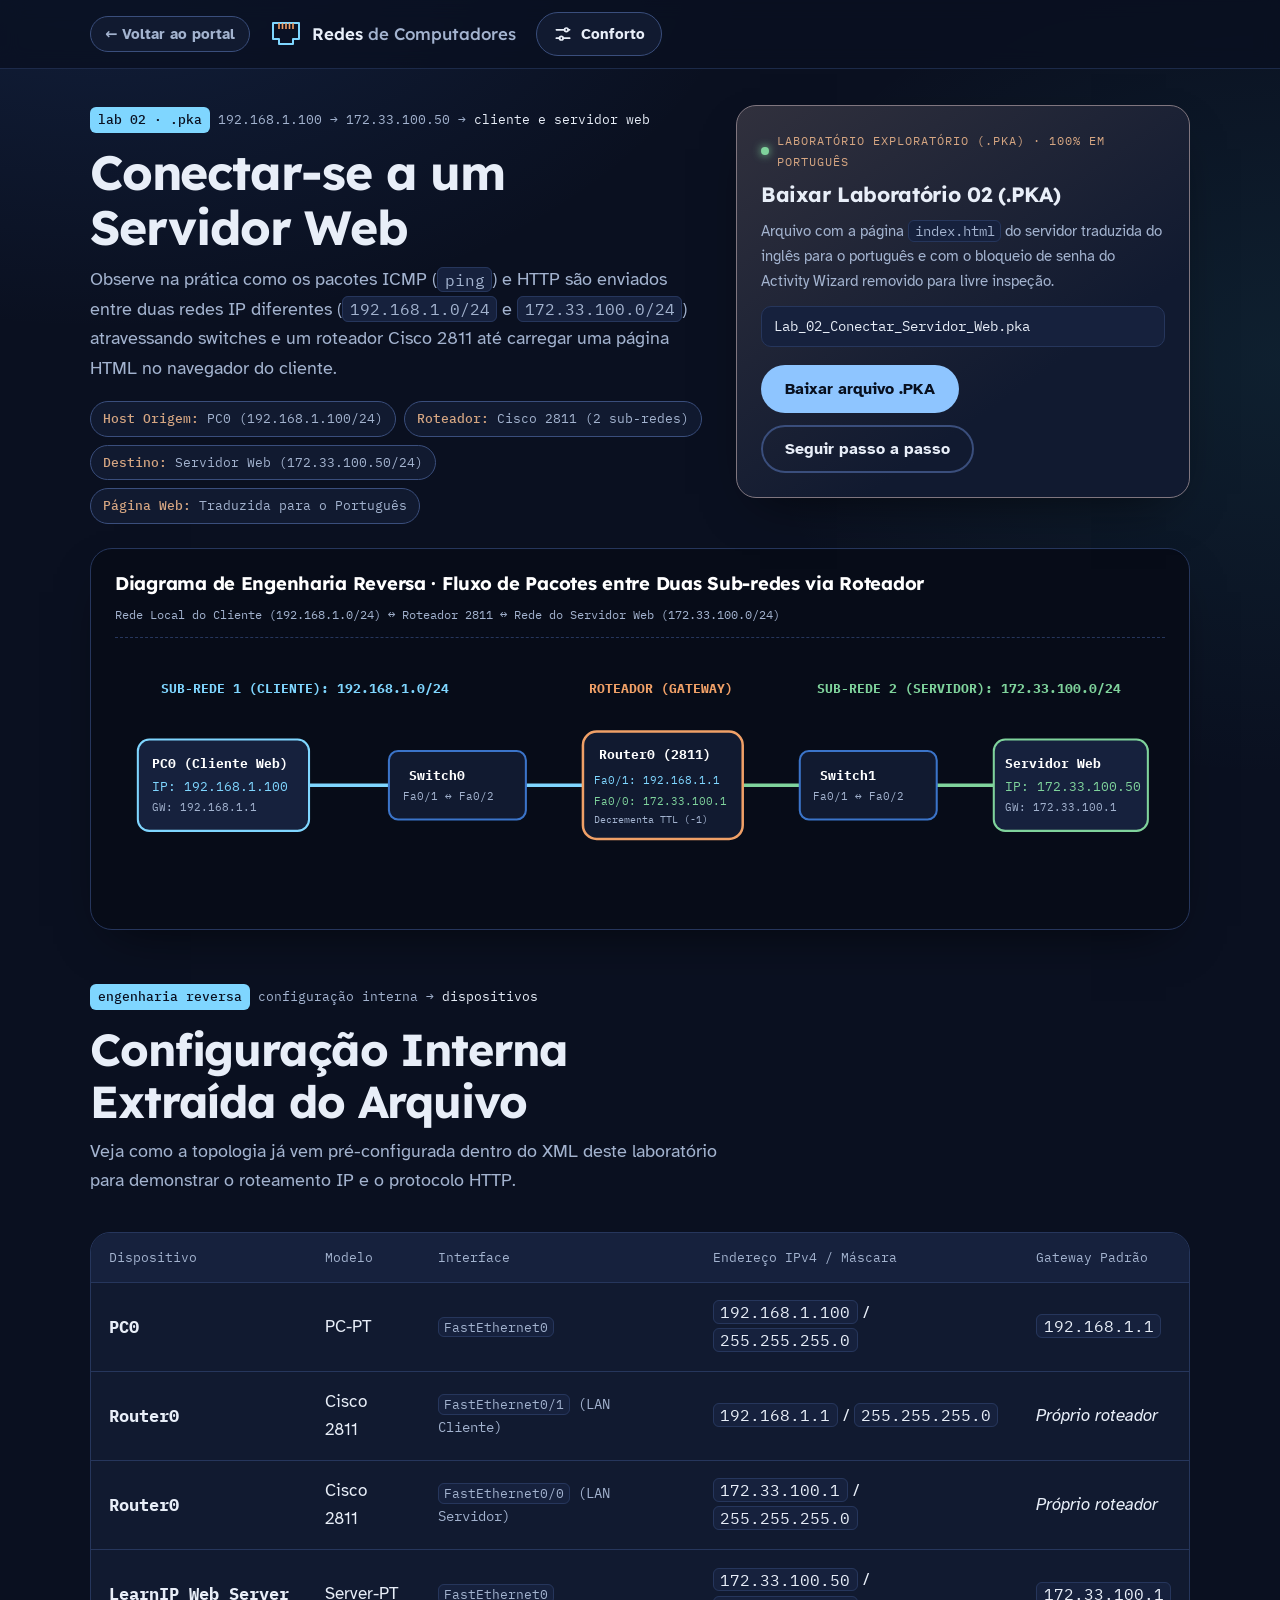
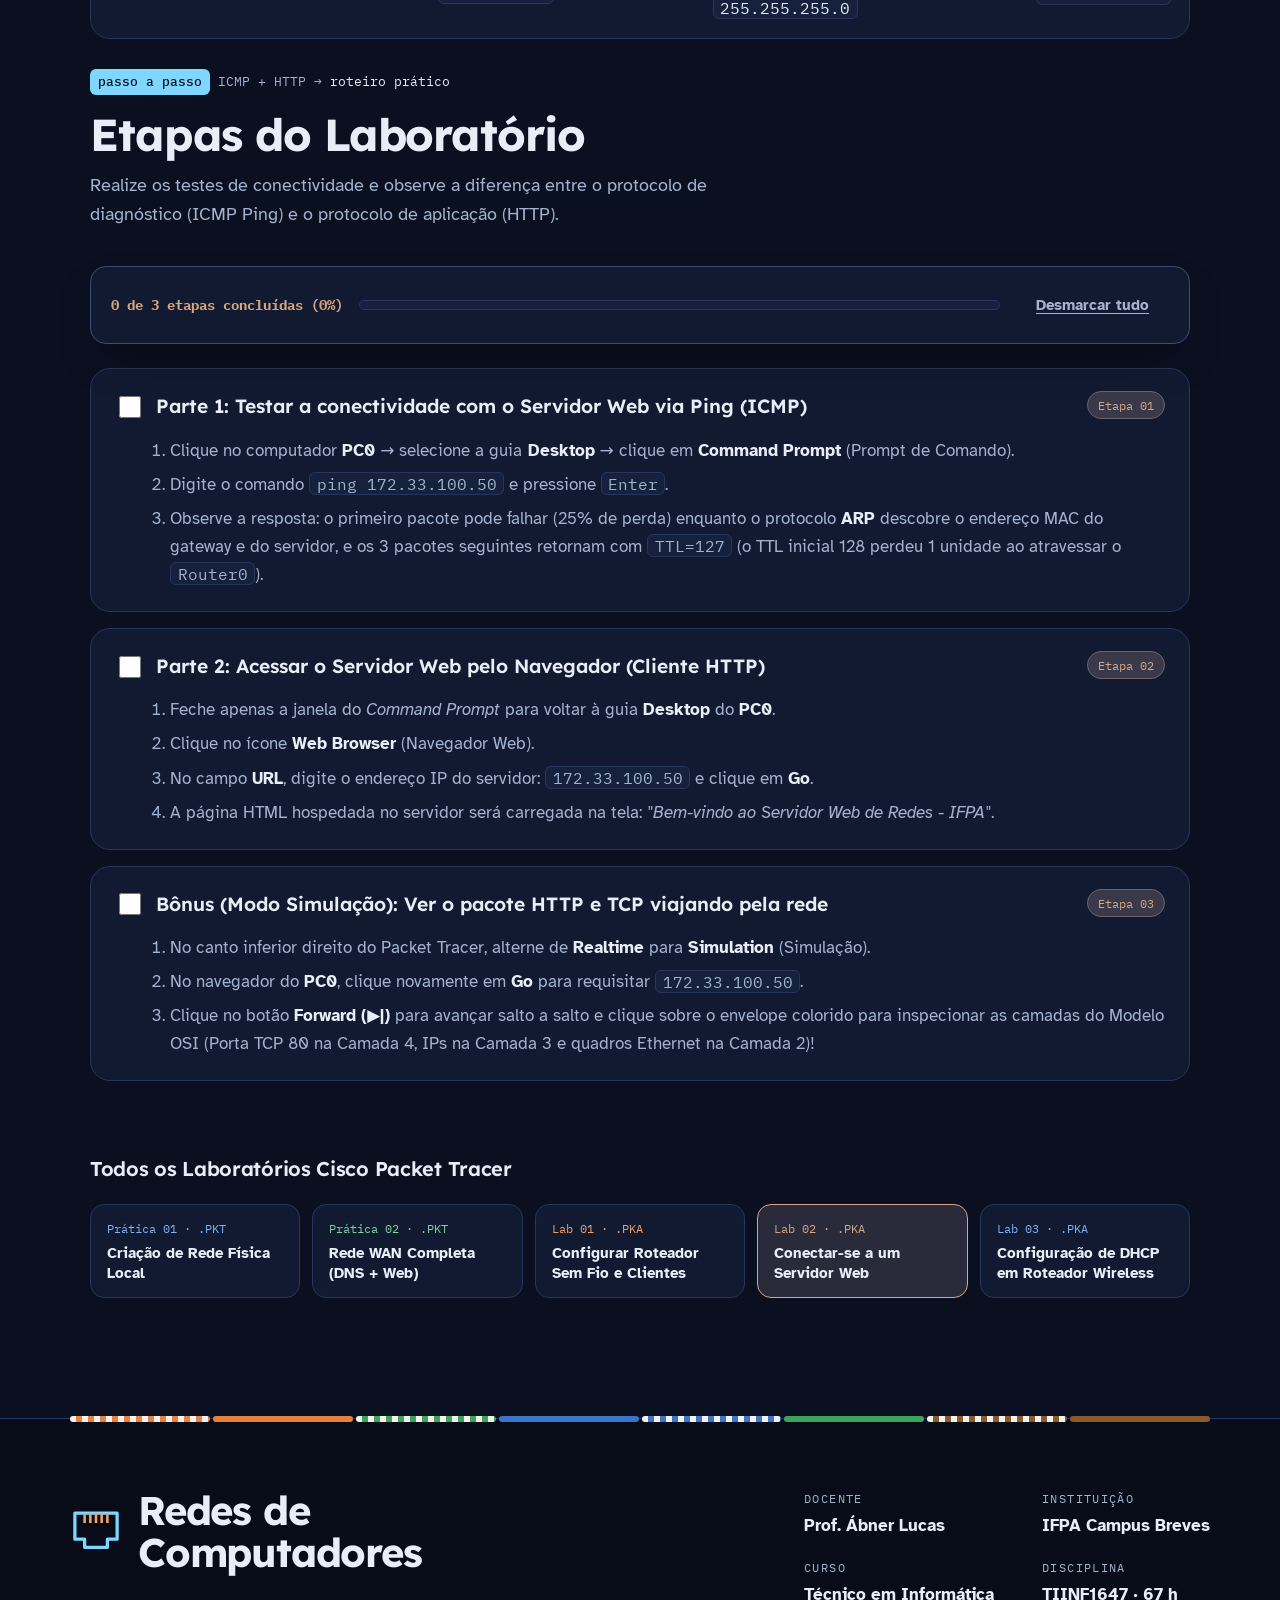
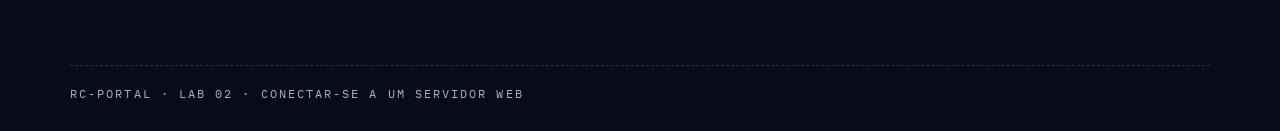
==== labs/conectar-servidor-web.html @ aeeb7c2c "feat: adiciona 5 subpaginas de laboratorios Packet Tracer com engenharia reversa e arquivos .pkt/.pk" ====
<!DOCTYPE html>
<html lang="pt-BR">
<head>
    <meta charset="UTF-8">
    <meta name="viewport" content="width=device-width, initial-scale=1.0">
    <title>Lab 02 · Conectar-se a um Servidor Web · Redes de Computadores</title>
    <meta name="description" content="Laboratório prático estilo Activity (.pka) no Cisco Packet Tracer: verificação de conectividade ICMP (ping) e requisição HTTP a um servidor Web remoto através de um roteador.">
    <meta name="theme-color" content="#0a1020">
    <link rel="icon" href="data:image/svg+xml,%3Csvg xmlns='http://www.w3.org/2000/svg' viewBox='0 0 32 32'%3E%3Crect width='32' height='32' rx='7' fill='%231b2230'/%3E%3Cpath d='M8 11h16v11h-4v3h-8v-3H8z' fill='none' stroke='%2384aee0' stroke-width='2.2' stroke-linejoin='round'/%3E%3Cpath d='M12 11v4M15 11v4M18 11v4M21 11v4' stroke='%23e69a64' stroke-width='1.6'/%3E%3C/svg%3E">
    <script>
        (function () {
            var h = document.documentElement;
            function ler(k) { try { return localStorage.getItem(k); } catch (e) { return null; } }
            var tema = ler('rc:tema');
            h.dataset.tema = (tema ? tema === 'escuro' : true) ? 'escuro' : 'claro';
            var calmo = ler('rc:calmo');
            h.dataset.calmo = calmo ? calmo : (matchMedia('(prefers-reduced-motion: reduce)').matches ? 'sim' : 'nao');
            h.dataset.texto = ler('rc:texto') || 'normal';
            h.classList.add('js');
            h.dataset.visitado = '';
        })();
    </script>
    <link rel="preconnect" href="https://fonts.googleapis.com">
    <link rel="preconnect" href="https://fonts.gstatic.com" crossorigin>
    <link href="https://fonts.googleapis.com/css2?family=Atkinson+Hyperlegible:ital,wght@0,400;0,700;1,400&family=IBM+Plex+Mono:wght@400;500&family=Lexend:wght@500;600;700&display=swap" rel="stylesheet">
    <link rel="stylesheet" href="../style.css?v=2026.11.23h">
</head>
<body class="pagina-lab" data-par="marrom">
    <a class="pular" href="#conteudo">Pular para o conteúdo</a>

    <header class="topo" id="topo">
        <div class="topo-inner">
            <a href="../index.html#projetos" class="lab-topo-voltar" aria-label="Voltar ao portal principal">← Voltar ao portal</a>
            <a href="../index.html" class="marca" aria-label="Redes de Computadores">
                <svg class="marca-porta" viewBox="0 0 32 28" aria-hidden="true">
                    <path class="porta-corpo" d="M3 3h26v16h-6v5H9v-5H3z" />
                    <path class="porta-pinos" d="M9 3v6M12.5 3v6M16 3v6M19.5 3v6M23 3v6" />
                </svg>
                <span class="marca-texto">Redes <em>de Computadores</em></span>
            </a>
            <div class="topo-acoes">
                <button class="botao-conforto" id="botao-conforto" type="button" aria-expanded="false" aria-controls="painel-conforto">
                    <svg viewBox="0 0 24 24" aria-hidden="true"><path d="M4 7h10M18 7h2M4 17h4M12 17h8" /><circle cx="16" cy="7" r="2.2" /><circle cx="10" cy="17" r="2.2" /></svg>
                    <span>Conforto</span>
                </button>
            </div>
        </div>
        <div class="painel-conforto" id="painel-conforto" role="group" aria-label="Ajustes de conforto" hidden>
            <p class="painel-titulo">Deixe a página do seu jeito</p>
            <button type="button" class="chave" data-ajuste="calmo" aria-pressed="false">
                <span class="chave-trilho" aria-hidden="true"><span></span></span>
                <span><b>Modo calmo</b><small>Desliga animações e movimentos</small></span>
            </button>
            <button type="button" class="chave" data-ajuste="texto" aria-pressed="false">
                <span class="chave-trilho" aria-hidden="true"><span></span></span>
                <span><b>Texto maior</b><small>Aumenta letras e espaços</small></span>
            </button>
            <button type="button" class="chave" data-ajuste="tema" aria-pressed="false">
                <span class="chave-trilho" aria-hidden="true"><span></span></span>
                <span><b>Tema escuro</b><small>Menos brilho na tela</small></span>
            </button>
        </div>
    </header>

    <main id="conteudo">
        <!-- HERO E DOWNLOAD -->
        <section class="lab-hero">
            <div class="lab-hero-grade">
                <div>
                    <p class="etiqueta"><span class="etiqueta-salto">lab 02 · .pka</span><span class="etiqueta-ip">192.168.1.100 → 172.33.100.50</span><span class="etiqueta-nome">cliente e servidor web</span></p>
                    <h1 class="titulo-secao">Conectar-se a um Servidor Web</h1>
                    <p class="secao-intro">Observe na prática como os pacotes ICMP (<code>ping</code>) e HTTP são enviados entre duas redes IP diferentes (<code>192.168.1.0/24</code> e <code>172.33.100.0/24</code>) atravessando switches e um roteador Cisco 2811 até carregar uma página HTML no navegador do cliente.</p>
                    <ul class="lab-meta">
                        <li><b>Host Origem:</b> PC0 (192.168.1.100/24)</li>
                        <li><b>Roteador:</b> Cisco 2811 (2 sub-redes)</li>
                        <li><b>Destino:</b> Servidor Web (172.33.100.50/24)</li>
                        <li><b>Página Web:</b> Traduzida para o Português</li>
                    </ul>
                </div>

                <aside class="cartao-download" aria-label="Download do arquivo Packet Tracer Activity">
                    <span class="cartao-download-selo">Laboratório Exploratório (.pka) · 100% em Português</span>
                    <h2>Baixar Laboratório 02 (.PKA)</h2>
                    <p>Arquivo com a página <code>index.html</code> do servidor traduzida do inglês para o português e com o bloqueio de senha do Activity Wizard removido para livre inspeção.</p>
                    <div class="arquivo-nome">Lab_02_Conectar_Servidor_Web.pka</div>
                    <div class="botoes">
                        <a class="botao botao-cheio" href="./arquivos/Lab_02_Conectar_Servidor_Web.pka" download>Baixar arquivo .PKA</a>
                        <a class="botao botao-linha" href="#roteiro">Seguir passo a passo</a>
                    </div>
                </aside>
            </div>

            <!-- DIAGRAMA SVG DA ROTA ENTRE PC0 E SERVIDOR WEB -->
            <div class="diagrama-caixa">
                <div class="diagrama-cabeca">
                    <h3>Diagrama de Engenharia Reversa · Fluxo de Pacotes entre Duas Sub-redes via Roteador</h3>
                    <span>Rede Local do Cliente (192.168.1.0/24) ↔ Roteador 2811 ↔ Rede do Servidor Web (172.33.100.0/24)</span>
                </div>
                <svg class="diagrama-svg" viewBox="0 0 920 220" role="img" aria-label="Diagrama em linha mostrando PC0 (192.168.1.100) ligado ao Switch0, que se liga à interface Fa0/1 (192.168.1.1) do Router0 (Cisco 2811), saindo pela Fa0/0 (172.33.100.1) para o Switch1 até o LearnIP Web Server (172.33.100.50)">
                    <!-- Cabos Diretos -->
                    <g stroke="#7fd6ff" stroke-width="3">
                        <line x1="170" y1="115" x2="240" y2="115"/>
                        <line x1="360" y1="115" x2="410" y2="115"/>
                    </g>
                    <g stroke="#7fd39c" stroke-width="3">
                        <line x1="550" y1="115" x2="600" y2="115"/>
                        <line x1="720" y1="115" x2="770" y2="115"/>
                    </g>

                    <g font-family="IBM Plex Mono, monospace" font-size="11" fill="#e8eef8">
                        <!-- Sub-rede 1 -->
                        <text x="40" y="34" fill="#7fd6ff" font-weight="700">SUB-REDE 1 (CLIENTE): 192.168.1.0/24</text>
                        <rect x="20" y="75" width="150" height="80" rx="10" fill="#16213d" stroke="#7fd6ff" stroke-width="1.8"/>
                        <text x="32" y="100" font-weight="700" fill="#fff">PC0 (Cliente Web)</text>
                        <text x="32" y="120" fill="#7fd6ff">IP: 192.168.1.100</text>
                        <text x="32" y="138" font-size="9.5" fill="#a3b3cf">GW: 192.168.1.1</text>

                        <rect x="240" y="85" width="120" height="60" rx="8" fill="#111a30" stroke="#3b74c9" stroke-width="1.8"/>
                        <text x="258" y="110" font-weight="700" fill="#fff">Switch0</text>
                        <text x="252" y="128" font-size="9.5" fill="#a3b3cf">Fa0/1 ↔ Fa0/2</text>

                        <!-- Roteador Central -->
                        <text x="415" y="34" fill="#f0a067" font-weight="700">ROTEADOR (GATEWAY)</text>
                        <rect x="410" y="68" width="140" height="94" rx="12" fill="#111a30" stroke="#f0a067" stroke-width="2.2"/>
                        <text x="424" y="92" font-weight="700" fill="#fff">Router0 (2811)</text>
                        <text x="420" y="114" font-size="9.5" fill="#7fd6ff">Fa0/1: 192.168.1.1</text>
                        <text x="420" y="132" font-size="9.5" fill="#7fd39c">Fa0/0: 172.33.100.1</text>
                        <text x="420" y="148" font-size="9" fill="#a3b3cf">Decrementa TTL (-1)</text>

                        <!-- Sub-rede 2 -->
                        <text x="615" y="34" fill="#7fd39c" font-weight="700">SUB-REDE 2 (SERVIDOR): 172.33.100.0/24</text>
                        <rect x="600" y="85" width="120" height="60" rx="8" fill="#111a30" stroke="#3b74c9" stroke-width="1.8"/>
                        <text x="618" y="110" font-weight="700" fill="#fff">Switch1</text>
                        <text x="612" y="128" font-size="9.5" fill="#a3b3cf">Fa0/1 ↔ Fa0/2</text>

                        <rect x="770" y="75" width="135" height="80" rx="10" fill="#16213d" stroke="#7fd39c" stroke-width="1.8"/>
                        <text x="780" y="100" font-weight="700" fill="#fff">Servidor Web</text>
                        <text x="780" y="120" fill="#7fd39c">IP: 172.33.100.50</text>
                        <text x="780" y="138" font-size="9.5" fill="#a3b3cf">GW: 172.33.100.1</text>
                    </g>
                </svg>
            </div>
        </section>

        <!-- TABELA TÉCNICA DOS DISPOSITIVOS -->
        <section class="secao">
            <div class="secao-cabeca">
                <p class="etiqueta"><span class="etiqueta-salto">engenharia reversa</span><span class="etiqueta-ip">configuração interna</span><span class="etiqueta-nome">dispositivos</span></p>
                <h2 class="titulo-secao">Configuração Interna Extraída do Arquivo</h2>
                <p class="secao-intro">Veja como a topologia já vem pré-configurada dentro do XML deste laboratório para demonstrar o roteamento IP e o protocolo HTTP.</p>
            </div>

            <div class="tabela-envoltorio">
                <table class="tabela">
                    <thead>
                        <tr>
                            <th>Dispositivo</th>
                            <th>Modelo</th>
                            <th>Interface</th>
                            <th>Endereço IPv4 / Máscara</th>
                            <th>Gateway Padrão</th>
                        </tr>
                    </thead>
                    <tbody>
                        <tr>
                            <td><b>PC0</b></td>
                            <td>PC-PT</td>
                            <td><code>FastEthernet0</code></td>
                            <td><code>192.168.1.100</code> / <code>255.255.255.0</code></td>
                            <td><code>192.168.1.1</code></td>
                        </tr>
                        <tr>
                            <td><b>Router0</b></td>
                            <td>Cisco 2811</td>
                            <td><code>FastEthernet0/1</code> (LAN Cliente)</td>
                            <td><code>192.168.1.1</code> / <code>255.255.255.0</code></td>
                            <td><em>Próprio roteador</em></td>
                        </tr>
                        <tr>
                            <td><b>Router0</b></td>
                            <td>Cisco 2811</td>
                            <td><code>FastEthernet0/0</code> (LAN Servidor)</td>
                            <td><code>172.33.100.1</code> / <code>255.255.255.0</code></td>
                            <td><em>Próprio roteador</em></td>
                        </tr>
                        <tr>
                            <td><b>LearnIP Web Server</b></td>
                            <td>Server-PT</td>
                            <td><code>FastEthernet0</code></td>
                            <td><code>172.33.100.50</code> / <code>255.255.255.0</code></td>
                            <td><code>172.33.100.1</code></td>
                        </tr>
                    </tbody>
                </table>
            </div>
        </section>

        <!-- ROTEIRO PASSO A PASSO -->
        <section class="secao" id="roteiro" data-roteiro="lab-02">
            <div class="secao-cabeca">
                <p class="etiqueta"><span class="etiqueta-salto">passo a passo</span><span class="etiqueta-ip">ICMP + HTTP</span><span class="etiqueta-nome">roteiro prático</span></p>
                <h2 class="titulo-secao">Etapas do Laboratório</h2>
                <p class="secao-intro">Realize os testes de conectividade e observe a diferença entre o protocolo de diagnóstico (ICMP Ping) e o protocolo de aplicação (HTTP).</p>
            </div>

            <div class="progresso-barra-env" aria-live="polite">
                <div class="progresso-info">
                    <span id="lab-progresso-texto">0 de 3 etapas concluídas (0%)</span>
                </div>
                <div class="progresso-trilho">
                    <div class="progresso-preenchimento" id="lab-progresso-barra"></div>
                </div>
                <button type="button" class="botao botao-texto botao-peq" id="lab-progresso-limpar">Desmarcar tudo</button>
            </div>

            <ol class="roteiro-lista">
                <li class="etapa-card">
                    <div class="etapa-cabeca">
                        <label class="etapa-check">
                            <input type="checkbox" data-etapa="1">
                            <span>Parte 1: Testar a conectividade com o Servidor Web via Ping (ICMP)</span>
                        </label>
                        <span class="etapa-num">Etapa 01</span>
                    </div>
                    <div class="etapa-corpo">
                        <ol>
                            <li>Clique no computador <b>PC0</b> → selecione a guia <b>Desktop</b> → clique em <b>Command Prompt</b> (Prompt de Comando).</li>
                            <li>Digite o comando <code>ping 172.33.100.50</code> e pressione <code>Enter</code>.</li>
                            <li>Observe a resposta: o primeiro pacote pode falhar (25% de perda) enquanto o protocolo <b>ARP</b> descobre o endereço MAC do gateway e do servidor, e os 3 pacotes seguintes retornam com <code>TTL=127</code> (o TTL inicial 128 perdeu 1 unidade ao atravessar o <code>Router0</code>).</li>
                        </ol>
                    </div>
                </li>

                <li class="etapa-card">
                    <div class="etapa-cabeca">
                        <label class="etapa-check">
                            <input type="checkbox" data-etapa="2">
                            <span>Parte 2: Acessar o Servidor Web pelo Navegador (Cliente HTTP)</span>
                        </label>
                        <span class="etapa-num">Etapa 02</span>
                    </div>
                    <div class="etapa-corpo">
                        <ol>
                            <li>Feche apenas a janela do <em>Command Prompt</em> para voltar à guia <b>Desktop</b> do <b>PC0</b>.</li>
                            <li>Clique no ícone <b>Web Browser</b> (Navegador Web).</li>
                            <li>No campo <b>URL</b>, digite o endereço IP do servidor: <code>172.33.100.50</code> e clique em <b>Go</b>.</li>
                            <li>A página HTML hospedada no servidor será carregada na tela: <em>"Bem-vindo ao Servidor Web de Redes - IFPA"</em>.</li>
                        </ol>
                    </div>
                </li>

                <li class="etapa-card">
                    <div class="etapa-cabeca">
                        <label class="etapa-check">
                            <input type="checkbox" data-etapa="3">
                            <span>Bônus (Modo Simulação): Ver o pacote HTTP e TCP viajando pela rede</span>
                        </label>
                        <span class="etapa-num">Etapa 03</span>
                    </div>
                    <div class="etapa-corpo">
                        <ol>
                            <li>No canto inferior direito do Packet Tracer, alterne de <b>Realtime</b> para <b>Simulation</b> (Simulação).</li>
                            <li>No navegador do <b>PC0</b>, clique novamente em <b>Go</b> para requisitar <code>172.33.100.50</code>.</li>
                            <li>Clique no botão <b>Forward (▶|)</b> para avançar salto a salto e clique sobre o envelope colorido para inspecionar as camadas do Modelo OSI (Porta TCP 80 na Camada 4, IPs na Camada 3 e quadros Ethernet na Camada 2)!</li>
                        </ol>
                    </div>
                </li>
            </ol>
        </section>

        <!-- NAVEGAÇÃO ENTRE OS 5 LABORATÓRIOS -->
        <section class="secao">
            <h3 class="subtitulo">Todos os Laboratórios Cisco Packet Tracer</h3>
            <nav class="labs-nav-grid" aria-label="Navegação entre os laboratórios">
                <a class="lab-nav-item" href="./rede-fisica-local.html" data-par="azul">
                    <small>Prática 01 · .PKT</small>
                    <b>Criação de Rede Física Local</b>
                </a>
                <a class="lab-nav-item" href="./rede-wan-dns-web.html" data-par="verde">
                    <small>Prática 02 · .PKT</small>
                    <b>Rede WAN Completa (DNS + Web)</b>
                </a>
                <a class="lab-nav-item" href="./roteador-sem-fio.html" data-par="laranja">
                    <small>Lab 01 · .PKA</small>
                    <b>Configurar Roteador Sem Fio e Clientes</b>
                </a>
                <a class="lab-nav-item" href="./conectar-servidor-web.html" aria-current="page" data-par="marrom">
                    <small>Lab 02 · .PKA</small>
                    <b>Conectar-se a um Servidor Web</b>
                </a>
                <a class="lab-nav-item" href="./configurar-dhcp-wireless.html" data-par="azul">
                    <small>Lab 03 · .PKA</small>
                    <b>Configuração de DHCP em Roteador Wireless</b>
                </a>
            </nav>
        </section>
    </main>

    <footer class="rodape">
        <div class="rodape-cabo" aria-hidden="true">
            <span class="via v-bl"></span><span class="via v-l"></span><span class="via v-bv"></span><span class="via v-a"></span>
            <span class="via v-ba"></span><span class="via v-v"></span><span class="via v-bm"></span><span class="via v-m"></span>
        </div>
        <div class="rodape-inner">
            <div class="rodape-marca">
                <svg class="rodape-porta" viewBox="0 0 32 28" aria-hidden="true">
                    <path class="porta-corpo" d="M3 3h26v16h-6v5H9v-5H3z" />
                    <path class="porta-pinos" d="M9 3v6M12.5 3v6M16 3v6M19.5 3v6M23 3v6" />
                </svg>
                <p>Redes de Computadores</p>
            </div>
            <dl class="rodape-dados">
                <div><dt>Docente</dt><dd>Prof. Ábner Lucas</dd></div>
                <div><dt>Instituição</dt><dd>IFPA Campus Breves</dd></div>
                <div><dt>Curso</dt><dd>Técnico em Informática</dd></div>
                <div><dt>Disciplina</dt><dd>TIINF1647 · 67 h</dd></div>
            </dl>
        </div>
        <p class="rodape-serigrafia" aria-hidden="true">RC-PORTAL · LAB 02 · CONECTAR-SE A UM SERVIDOR WEB</p>
    </footer>

    <script src="../logica.js?v=2026.11.23h"></script>
    <script src="../script.js?v=2026.11.23h"></script>
</body>
</html>
---- style.css ----
/* =========================================================
   Redes de Computadores · portal da disciplina
   Conceito: "a viagem do pacote". A página é uma rede:
   fundo = malha de fibra à noite; navegação = rota (traceroute);
   transições = plugue RJ45 encaixando; unidades = portas de switch.
   Cada unidade usa a cor de um par do cabo (laranja, verde, azul, marrom).
   Modo calmo desliga todo movimento (alunos sensíveis a estímulos).
   ========================================================= */

:root {
    --fonte-titulo: 'Lexend', system-ui, sans-serif;
    --fonte-texto: 'Atkinson Hyperlegible', system-ui, sans-serif;
    --fonte-mono: 'IBM Plex Mono', ui-monospace, monospace;

    /* tema escuro (padrão): a noite da rede */
    --fundo: #0a1020;
    --fundo-brilho-1: rgba(64, 120, 220, .16);
    --fundo-brilho-2: rgba(60, 190, 200, .09);
    --cartao: #111a30;
    --cartao-2: #16213d;
    --tinta: #e8eef8;
    --tinta-suave: #a3b3cf;
    --linha: #26365c;
    --linha-forte: #3a4e7c;
    --fibra: #7fd6ff;
    --acao: #8ec5ff;
    --acao-texto: #08101f;
    --foco: #ffd479;
    --ok: #7fd39c;

    --laranja: #f0a067; --verde: #7fd39c; --azul: #7fb2f0; --marrom: #d6a682;

    --rack: #070c18;
    --rack-2: #0f1730;
    --rack-texto: #e8eef8;
    --rack-suave: #a3b3cf;
    --rack-linha: #26365c;

    --terminal: #050912;

    --raio: 20px;
    --raio-peq: 12px;
    --sombra: 0 20px 50px -24px rgba(0, 0, 0, .7);
    --easing: cubic-bezier(0.16, 1, 0.3, 1);
    --largura: 1100px;
    --escala: 1;
    --rota-largura: 0px;
}

/* tema claro: papel de planta técnica */
:root[data-tema="claro"] {
    --fundo: #eaf0f7;
    --fundo-brilho-1: rgba(80, 140, 230, .14);
    --fundo-brilho-2: rgba(40, 170, 180, .10);
    --cartao: #ffffff;
    --cartao-2: #f3f7fc;
    --tinta: #0f1a2e;
    --tinta-suave: #44556f;
    --linha: #cdd8e8;
    --linha-forte: #9fb2cf;
    --fibra: #1576ad;
    --acao: #1d5fa8;
    --acao-texto: #ffffff;
    --foco: #b45309;
    --ok: #2f8a53;
    --laranja: #c4611f; --verde: #2f8a53; --azul: #2f6db5; --marrom: #8a5a3a;
    --rack: #101a2f;
    --rack-2: #18243f;
    --sombra: 0 18px 40px -22px rgba(20, 40, 80, .35);
}

:root[data-texto="maior"] { --escala: 1.15; }

/* ---------- base ---------- */
*, *::before, *::after { box-sizing: border-box; }
html { overflow-x: clip; scroll-behavior: smooth; scroll-padding-top: 86px; -webkit-text-size-adjust: 100%; }
:root[data-calmo="sim"] { scroll-behavior: auto; }
body {
    margin: 0;
    min-height: 100vh;
    background:
        radial-gradient(1100px 700px at 8% -10%, var(--fundo-brilho-1), transparent 60%),
        radial-gradient(900px 700px at 100% 40%, var(--fundo-brilho-2), transparent 60%),
        var(--fundo);
    background-attachment: fixed;
    color: var(--tinta);
    font-family: var(--fonte-texto);
    font-size: calc(1.0625rem * var(--escala));
    line-height: 1.65;
}
:root[data-tema="claro"] body {
    background:
        radial-gradient(1100px 700px at 8% -10%, var(--fundo-brilho-1), transparent 60%),
        radial-gradient(900px 700px at 100% 40%, var(--fundo-brilho-2), transparent 60%),
        var(--fundo);
    background-attachment: fixed;
}
:root[data-texto="maior"] body { line-height: 1.75; word-spacing: .04em; }
img, svg { display: block; max-width: 100%; }
a { color: var(--acao); text-underline-offset: 3px; text-decoration-thickness: 1.5px; }
code { font-family: var(--fonte-mono); font-size: .92em; background: var(--cartao-2); border: 1px solid var(--linha); padding: .05em .4em; border-radius: 6px; }
h1, h2, h3, h4 { font-family: var(--fonte-titulo); line-height: 1.15; margin: 0; letter-spacing: -.015em; }
p { margin: 0; }
:focus-visible { outline: 3px solid var(--foco); outline-offset: 3px; border-radius: 6px; }
.sr-only { position: absolute; width: 1px; height: 1px; padding: 0; margin: -1px; overflow: hidden; clip: rect(0 0 0 0); white-space: nowrap; border: 0; }
.pular { position: absolute; left: 16px; top: -60px; z-index: 100; background: var(--acao); color: var(--acao-texto); padding: 10px 16px; border-radius: 10px; font-weight: 700; }
.pular:focus { top: 12px; }

/* ---------- cabeçalho ---------- */
.topo { position: sticky; top: 0; z-index: 50; background: color-mix(in srgb, var(--fundo) 78%, transparent); border-bottom: 1px solid color-mix(in srgb, var(--linha) 70%, transparent); backdrop-filter: blur(10px); }
.topo-inner { max-width: calc(var(--largura) + 40px); margin: 0 auto; padding: 12px 20px; display: flex; align-items: center; gap: 20px; }
.marca { display: flex; align-items: center; gap: 10px; color: var(--tinta); text-decoration: none; font-family: var(--fonte-titulo); font-weight: 600; font-size: 1.05rem; min-height: 44px; }
.marca-porta { width: 32px; height: 28px; }
.marca-porta .porta-corpo { fill: none; stroke: var(--fibra); stroke-width: 2; stroke-linejoin: round; }
.marca-porta .porta-pinos { stroke: var(--laranja); stroke-width: 1.6; }
.marca-texto em { font-style: normal; color: var(--tinta-suave); font-weight: 500; }
.topo-local { margin-left: auto; font-family: var(--fonte-mono); font-size: .85rem; color: var(--tinta-suave); display: flex; align-items: center; gap: 8px; }
.topo-local b { color: var(--tinta); font-weight: 500; }
.topo-led { width: 8px; height: 8px; border-radius: 50%; background: var(--ok); box-shadow: 0 0 0 3px color-mix(in srgb, var(--ok) 25%, transparent); }
.topo-acoes { display: flex; align-items: center; gap: 8px; }
.botao-conforto { display: inline-flex; align-items: center; gap: 8px; min-height: 44px; padding: 0 16px; border-radius: 999px; border: 1.5px solid var(--linha-forte); background: var(--cartao); color: var(--tinta); font: 700 .92rem var(--fonte-texto); cursor: pointer; }
.botao-conforto svg { width: 20px; height: 20px; fill: none; stroke: currentColor; stroke-width: 2; stroke-linecap: round; }
.botao-conforto[aria-expanded="true"] { border-color: var(--acao); }

.painel-conforto { position: absolute; right: max(20px, calc((100vw - var(--largura)) / 2)); top: calc(100% + 8px); width: min(340px, calc(100vw - 32px)); background: var(--cartao); border: 1px solid var(--linha-forte); border-radius: var(--raio); box-shadow: var(--sombra); padding: 14px; display: grid; gap: 6px; }
.painel-conforto[hidden] { display: none; }
.painel-titulo { font-family: var(--fonte-titulo); font-weight: 600; padding: 4px 6px 8px; }
.chave { display: flex; align-items: center; gap: 14px; text-align: left; width: 100%; padding: 10px; border: 0; border-radius: 12px; background: transparent; color: var(--tinta); font: inherit; cursor: pointer; }
.chave:hover { background: var(--cartao-2); }
.chave b { display: block; font-size: .98rem; }
.chave small { display: block; color: var(--tinta-suave); font-size: .85rem; line-height: 1.35; }
.chave-trilho { flex: none; width: 44px; height: 26px; border-radius: 999px; background: var(--linha-forte); position: relative; transition: background .25s; }
.chave-trilho span { position: absolute; top: 3px; left: 3px; width: 20px; height: 20px; border-radius: 50%; background: #fff; box-shadow: 0 1px 3px rgba(0,0,0,.3); transition: transform .25s var(--easing); }
.chave[aria-pressed="true"] .chave-trilho { background: var(--acao); }
.chave[aria-pressed="true"] .chave-trilho span { transform: translateX(18px); }

/* ---------- rota (navegação principal) ---------- */
.rota { position: fixed; z-index: 40; }
.rota ol { list-style: none; margin: 0; padding: 0; position: relative; }
.rota a { color: var(--tinta-suave); text-decoration: none; display: grid; align-items: center; font-weight: 700; transition: color .3s; }
.rota a:hover { color: var(--tinta); }
.rota-no { width: 14px; height: 14px; border-radius: 50%; background: var(--fundo); border: 2px solid var(--linha-forte); transition: border-color .3s, background .3s, transform .3s var(--easing); position: relative; z-index: 1; }
.rota a.passou .rota-no { border-color: var(--fibra); background: color-mix(in srgb, var(--fibra) 30%, var(--fundo)); }
.rota a[aria-current="true"] { color: var(--tinta); }
.rota a[aria-current="true"] .rota-no { border-color: var(--fibra); background: var(--fibra); transform: scale(1.25); }
.rota-num { font-family: var(--fonte-mono); font-size: .75rem; font-weight: 400; color: var(--tinta-suave); }
.rota-pacote { position: absolute; width: 10px; height: 10px; border-radius: 3px; background: var(--laranja); box-shadow: 0 0 12px var(--laranja); z-index: 2; pointer-events: none; transition: background .4s; }

@media (min-width: 1180px) {
    :root { --rota-largura: 150px; }
    .rota { left: 28px; top: 50%; transform: translateY(-50%); }
    .rota ol { display: grid; gap: 26px; }
    .rota ol::before { content: ''; position: absolute; left: 6px; top: 8px; bottom: 8px; width: 2px; background: var(--linha-forte); }
    .rota ol::after { content: ''; position: absolute; left: 6px; top: 8px; width: 2px; height: var(--rota-y, 0px); background: var(--fibra); }
    .rota a { grid-template-columns: 14px 26px auto; gap: 10px; min-height: 30px; font-size: .92rem; }
    .rota-pacote { left: 2px; top: var(--pac-y, 0px); }
    main { padding-left: var(--rota-largura); }
}
@media (max-width: 1179px) {
    .rota { left: 8px; right: 8px; bottom: 8px; background: var(--cartao); border: 1px solid var(--linha-forte); border-radius: 18px; box-shadow: var(--sombra); padding: 8px 6px 6px; }
    .rota ol { display: grid; grid-template-columns: repeat(5, minmax(0, 1fr)); }
    .rota ol::before { content: ''; position: absolute; left: 10%; right: 10%; top: 7px; height: 2px; background: var(--linha-forte); }
    .rota ol::after { content: ''; position: absolute; left: 10%; top: 7px; height: 2px; width: var(--rota-x, 0px); background: var(--fibra); }
    .rota a { justify-items: center; gap: 4px; font-size: .74rem; min-height: 48px; align-content: start; }
    .rota-num { display: none; }
    .rota-pacote { top: 11px; left: var(--pac-x, 0px); }
    body { padding-bottom: 84px; }
    .topo-local { display: none; }
    .topo-acoes { margin-left: auto; }
}

/* ---------- botões ---------- */
.botoes { display: flex; flex-wrap: wrap; gap: 12px; margin-top: 32px; }
.botao { display: inline-flex; align-items: center; justify-content: center; gap: 8px; min-height: 48px; padding: 0 22px; border-radius: 999px; font: 700 1rem var(--fonte-texto); text-decoration: none; cursor: pointer; border: 2px solid transparent; transition: transform .2s var(--easing), background .25s, border-color .25s, box-shadow .3s; }
.botao:active { transform: scale(.97); }
.botao-cheio { background: var(--acao); color: var(--acao-texto); }
.botao-cheio:hover { box-shadow: 0 0 0 6px color-mix(in srgb, var(--acao) 22%, transparent); }
.botao-linha { background: transparent; color: var(--tinta); border-color: var(--linha-forte); }
.botao-linha:hover { border-color: var(--tinta-suave); }
.botao-texto { background: transparent; color: var(--tinta-suave); text-decoration: underline; text-underline-offset: 3px; padding: 0 10px; }
.botao-peq { min-height: 44px; padding: 0 18px; font-size: .95rem; }
.botao[disabled] { opacity: .4; cursor: not-allowed; transform: none; box-shadow: none; }
.link-seta { font-weight: 700; text-decoration: none; display: inline-flex; align-items: center; gap: 6px; min-height: 40px; }
.link-seta::after { content: '→'; transition: transform .25s var(--easing); }
.link-seta:hover::after { transform: translateX(3px); }

/* ---------- abertura ---------- */
.abertura { max-width: calc(var(--largura) + 40px); margin: 0 auto; padding: 48px 20px 40px; min-height: calc(100vh - 70px); display: grid; align-items: center; }
.abertura-grade { display: grid; grid-template-columns: minmax(0, 1fr) minmax(0, 1.05fr); gap: 52px; align-items: center; }
.kicker { color: var(--tinta-suave); font-weight: 700; font-size: .92rem; }
.kicker span { white-space: nowrap; }
.kicker span + span::before { content: '/'; margin: 0 10px; color: var(--linha-forte); }
.titulo-grande { font-size: clamp(2.6rem, 4.9vw, 4.5rem); font-weight: 700; letter-spacing: -.035em; line-height: 1.02; margin-top: 20px; }
.t-linha { display: block; }
.t-cor { background: linear-gradient(90deg, var(--fibra), var(--azul) 55%, var(--verde)); -webkit-background-clip: text; background-clip: text; color: transparent; padding-bottom: .08em; }
@keyframes sobe { from { opacity: 0; transform: translateY(.4em); filter: blur(6px); } }
.lead { margin-top: 20px; font-size: 1.15em; color: var(--tinta-suave); max-width: 36ch; }
.terminal-linha { margin-top: 26px; font-family: var(--fonte-mono); font-size: .85rem; color: var(--tinta-suave); }
.prompt { color: var(--ok); margin-right: 6px; }
.resposta { display: block; color: var(--fibra); margin-top: 2px; }
.js:not([data-calmo="sim"]) .resposta { animation: aparece .6s 1.1s both; }
@keyframes aparece { from { opacity: 0; } }

/* laboratório de envio: um equipamento de rack */
.lab-envio { background: var(--rack); color: var(--rack-texto); border-radius: 22px; padding: 30px 26px 24px; box-shadow: var(--sombra); position: relative; border: 1px solid var(--rack-linha); }
.lab-envio::before { content: 'OSI-7 · demo'; position: absolute; top: 10px; left: 26px; font-family: var(--fonte-mono); font-size: .7rem; color: var(--rack-suave); letter-spacing: .08em; }
.lab-envio::after { content: ''; position: absolute; top: 12px; right: 18px; width: 40px; height: 8px;
    background: radial-gradient(circle 4px at 4px 4px, #7fd39c 98%, transparent), radial-gradient(circle 4px at 20px 4px, #7fd6ff 98%, transparent), radial-gradient(circle 4px at 36px 4px, var(--rack-linha) 98%, transparent); }
.lab-titulo { font-size: 1.3rem; font-weight: 600; margin-top: 8px; }
.lab-sub { color: var(--rack-suave); margin-top: 6px; font-size: .95rem; }
.campo { display: grid; gap: 6px; margin-top: 18px; font-weight: 700; font-size: .92rem; }
.campo input { font: 1rem var(--fonte-texto); color: var(--rack-texto); background: var(--rack-2); border: 1.5px solid var(--rack-linha); border-radius: 12px; padding: 12px 14px; min-height: 48px; }
.envio-corpo { display: grid; grid-template-columns: minmax(0, 190px) minmax(0, 1fr); gap: 18px; margin-top: 18px; }
.pilha-osi { list-style: none; margin: 0; padding: 0; display: grid; gap: 4px; }
.pilha-osi li { display: flex; align-items: center; gap: 10px; padding: 6px 10px; border-radius: 9px; font-size: .9rem; color: var(--rack-suave); border: 1px solid transparent; transition: background .35s, color .35s, border-color .35s; }
.pilha-osi .num { font-family: var(--fonte-mono); font-size: .82rem; width: 1.4em; text-align: center; }
.pilha-osi li.feita { color: var(--rack-texto); }
.pilha-osi li.feita .num::before { content: '✓'; color: #7fd39c; }
.pilha-osi li.feita .num span { display: none; }
.pilha-osi li.atual { background: var(--rack-2); border-color: #7fd6ff; color: #fff; font-weight: 700; }
.envelope-area { min-width: 0; display: flex; flex-direction: column; gap: 10px; }
.envelope-rotulo { font-family: var(--fonte-mono); font-size: .82rem; color: var(--rack-suave); }
.envelope-rotulo b { color: #fff; font-weight: 500; }
.envelope { display: flex; flex-wrap: wrap; gap: 4px; align-content: flex-start; min-height: 120px; padding: 12px; border-radius: 14px; background: var(--rack-2); border: 1px dashed var(--rack-linha); }
.peca { font-family: var(--fonte-mono); font-size: .78rem; line-height: 1.3; padding: 6px 8px; border-radius: 8px; color: #10151d; max-width: 100%; overflow-wrap: anywhere; }
.peca b { display: block; font-weight: 500; font-size: .7rem; opacity: .75; }
.peca.nova { animation: entra .6s var(--easing); }
.peca-dados { background: #f1ede4; }
.peca-7 { background: #c9b8e6; } .peca-6 { background: #e6b8d2; } .peca-5 { background: #f0c9a0; }
.peca-4 { background: #9fd4b4; } .peca-3 { background: #a9c8ef; } .peca-2, .peca-fcs { background: #e8d58e; }
.bits { font-family: var(--fonte-mono); font-size: .85rem; color: #bfe9ff; letter-spacing: .04em; overflow-wrap: anywhere; }
.envelope-explica { font-size: .95rem; min-height: 3.3em; }
.lab-controles { display: flex; flex-wrap: wrap; gap: 10px; margin-top: 18px; align-items: center; }
.lab-envio .botao-linha, .secao-palco .botao-linha { color: var(--rack-texto); border-color: var(--rack-linha); }
.lab-envio .botao-texto, .secao-palco .botao-texto { color: var(--rack-suave); }
.lab-envio .botao-cheio, .secao-palco .botao-cheio { background: #8ec5ff; color: #08101f; }
.lab-envio :focus-visible, .secao-palco :focus-visible { outline-color: #ffd479; }
@keyframes entra { from { opacity: 0; transform: translateY(-6px) scale(.96); } }

/* ---------- conexão entre seções: plugue encaixando ---------- */
.conexao { display: grid; justify-items: center; gap: 4px; margin: 72px auto 0; width: 100px; }
.conexao svg { width: 76px; overflow: visible; }
.cx-cabo { fill: none; stroke: var(--fibra); stroke-width: 3; stroke-linecap: round; }
.cx-plugue rect { fill: color-mix(in srgb, var(--fibra) 14%, var(--cartao)); stroke: var(--fibra); stroke-width: 2; }
.cx-pinos { stroke: var(--laranja); stroke-width: 1.6; fill: none; }
.cx-plugue, .cx-cabo { transform: translateY(calc((1 - var(--p, 1)) * -40px)); transition: transform .12s linear; }
.cx-porta path { fill: var(--cartao); stroke: var(--linha-forte); stroke-width: 2; stroke-linejoin: round; }
.cx-led { fill: var(--linha-forte); transition: fill .4s; }
.conexao.encaixado .cx-led { fill: var(--ok); filter: drop-shadow(0 0 4px var(--ok)); }
.cx-rotulo { font-family: var(--fonte-mono); font-size: .75rem; color: var(--tinta-suave); }

/* ---------- seções ---------- */
.secao { max-width: calc(var(--largura) + 40px); margin: 0 auto; padding: 28px 20px 0; }
.secao-cabeca { max-width: 660px; margin-bottom: 36px; }
.etiqueta { display: inline-flex; flex-wrap: wrap; align-items: center; gap: 8px; font-family: var(--fonte-mono); font-size: .82rem; }
.etiqueta-salto { background: var(--fibra); color: var(--fundo); padding: 2px 8px; border-radius: 6px; font-weight: 500; }
.etiqueta-ip { color: var(--tinta-suave); }
.etiqueta-nome { color: var(--tinta); }
.etiqueta-nome::before { content: '→ '; color: var(--tinta-suave); }
.titulo-secao { font-size: clamp(1.9rem, 3.6vw, 2.8rem); font-weight: 700; margin-top: 14px; letter-spacing: -.025em; }
.secao-intro { margin-top: 10px; color: var(--tinta-suave); font-size: 1.05em; }
.subtitulo { font-size: 1.25rem; font-weight: 600; margin: 48px 0 16px; }

/* cenas: a seção "se abre" (recorte arredondado + leve subida), controlada pelo script */

/* ---------- comece aqui ---------- */
.agora-grade { display: grid; grid-template-columns: repeat(3, minmax(0, 1fr)); gap: 16px; }
.painel-agora { background: var(--cartao); border: 1px solid var(--linha); border-radius: var(--raio); padding: 24px; display: flex; flex-direction: column; gap: 8px; position: relative; overflow: hidden; transition: border-color .3s, transform .3s var(--easing); }
.painel-agora:hover { border-color: var(--linha-forte); transform: translateY(-3px); }
.painel-agora::after { content: ''; position: absolute; right: -30px; top: -30px; width: 110px; height: 110px; border-radius: 50%; border: 1px dashed var(--linha-forte); opacity: .7; }
.painel-destaque { background: linear-gradient(150deg, color-mix(in srgb, var(--fibra) 22%, var(--cartao)), var(--cartao) 70%); border-color: color-mix(in srgb, var(--fibra) 45%, var(--linha)); }
.painel-rotulo { font-family: var(--fonte-mono); font-size: .8rem; color: var(--tinta-suave); }
.painel-valor { font-family: var(--fonte-titulo); font-size: 1.4rem; font-weight: 600; line-height: 1.25; }
.painel-codigo code { font-size: 1.2rem; background: transparent; border: 0; padding: 0; letter-spacing: .08em; color: var(--fibra); }
.painel-detalhe { color: var(--tinta-suave); }
.painel-acoes { display: flex; flex-wrap: wrap; align-items: center; gap: 6px 14px; margin-top: auto; padding-top: 10px; }
.painel-agora > .link-seta { margin-top: auto; padding-top: 6px; }

.avisos { list-style: none; margin: 0; padding: 0; display: grid; gap: 10px; }
.aviso { display: grid; grid-template-columns: 130px minmax(0, 1fr); gap: 16px; align-items: start; padding: 16px 18px; border-radius: var(--raio-peq); border: 1px solid var(--linha); background: color-mix(in srgb, var(--cartao) 88%, transparent); }
.aviso-tipo { font-family: var(--fonte-mono); font-size: .82rem; display: flex; align-items: center; gap: 8px; padding-top: 3px; color: var(--tinta-suave); }
.aviso-tipo::before { content: ''; width: 9px; height: 9px; border-radius: 50%; flex: none; background: var(--azul); box-shadow: 0 0 0 3px color-mix(in srgb, var(--azul) 22%, transparent); }
.aviso[data-tipo="prazo"] .aviso-tipo::before { background: var(--laranja); box-shadow: 0 0 0 3px color-mix(in srgb, var(--laranja) 22%, transparent); }
.aviso[data-tipo="ok"] .aviso-tipo::before { background: var(--ok); box-shadow: 0 0 0 3px color-mix(in srgb, var(--ok) 22%, transparent); }
.aviso h4 { font-size: 1.05rem; font-weight: 600; margin-bottom: 4px; }
.aviso p { color: var(--tinta-suave); }

/* ---------- abas genéricas ---------- */
.abas { display: flex; flex-wrap: wrap; gap: 8px; margin-bottom: 20px; }
.aba { display: inline-flex; align-items: center; gap: 10px; min-height: 46px; padding: 0 18px; border-radius: 999px; border: 1.5px solid var(--linha-forte); background: var(--cartao); color: var(--tinta); font: 700 .98rem var(--fonte-texto); cursor: pointer; transition: background .25s, border-color .25s, color .25s, box-shadow .3s; }
[data-par="laranja"] { --par: var(--laranja); --par-fio: #e8823a; }
[data-par="verde"]   { --par: var(--verde);   --par-fio: #3fa45b; }
[data-par="azul"]    { --par: var(--azul);    --par-fio: #3b74c9; }
[data-par="marrom"]  { --par: var(--marrom);  --par-fio: #a06a3d; }

/* switch: abas das unidades como portas */
.switch { background: linear-gradient(180deg, var(--cartao-2), var(--cartao)); border: 1px solid var(--linha-forte); border-radius: 18px; padding: 30px 14px 14px; display: grid; grid-template-columns: repeat(4, minmax(0, 1fr)); gap: 10px; position: relative; box-shadow: var(--sombra); }
.switch-marca { position: absolute; top: 9px; left: 16px; font-family: var(--fonte-mono); font-size: .7rem; letter-spacing: .08em; color: var(--tinta-suave); }
.switch::after { content: ''; position: absolute; top: 12px; right: 16px; width: 26px; height: 6px; background: repeating-linear-gradient(90deg, var(--linha-forte) 0 2px, transparent 2px 5px); }
.switch .aba { border-radius: 12px; min-height: 64px; padding: 10px 12px; background: var(--fundo); border-color: var(--linha); justify-content: flex-start; text-align: left; }
.switch .aba:hover { border-color: var(--linha-forte); }
.switch .aba[aria-selected="true"] { border-color: var(--par); box-shadow: inset 0 0 0 1px var(--par), 0 0 22px -8px var(--par); }
.porta-rj { flex: none; width: 34px; height: 28px; background: #05080f; border: 2px solid var(--linha-forte); position: relative;
    clip-path: polygon(0 0, 100% 0, 100% 72%, 76% 72%, 76% 100%, 24% 100%, 24% 72%, 0 72%); border-radius: 3px; }
.porta-rj::after { content: ''; position: absolute; left: 5px; right: 5px; top: 3px; height: 5px; background: repeating-linear-gradient(90deg, #b88a3c 0 2px, transparent 2px 4px); }
.porta-led { position: absolute; right: 3px; bottom: 9px; width: 5px; height: 5px; border-radius: 50%; background: #2a3550; z-index: 1; }
.aba[aria-selected="true"] .porta-led { background: var(--par); box-shadow: 0 0 6px var(--par); }
.aba-texto { display: grid; line-height: 1.2; min-width: 0; }
.aba-texto b { font-size: .98rem; }
.aba-texto small { font-weight: 400; color: var(--tinta-suave); font-size: .82rem; }

/* ---------- aulas ---------- */
.painel-unidade { background: var(--cartao); border: 1px solid var(--linha); border-radius: var(--raio); padding: 8px 8px 12px; position: relative; }
.painel-unidade::before { content: ''; position: absolute; left: 24px; right: 24px; top: -1px; height: 3px; border-radius: 0 0 4px 4px; background: var(--par); box-shadow: 0 0 14px var(--par); }
.unidade-resumo { padding: 16px 16px 10px; color: var(--tinta-suave); }
.unidade-resumo b { color: var(--par); font-family: var(--fonte-titulo); font-weight: 600; }
.aulas { list-style: none; margin: 0; padding: 0; }
.aula + .aula { border-top: 1px solid var(--linha); }
.aula summary { display: grid; grid-template-columns: 108px minmax(0, 1fr) auto; gap: 14px; align-items: center; padding: 14px 16px; min-height: 56px; border-radius: 12px; cursor: pointer; list-style: none; transition: background .2s; }
.aula summary::-webkit-details-marker { display: none; }
.aula summary:hover { background: var(--cartao-2); }
.aula-num { font-family: var(--fonte-mono); font-size: .88rem; color: var(--tinta-suave); }
.aula-titulo { font-weight: 700; }
.aula summary .aula-titulo::after { content: '+'; display: inline-block; margin-left: 10px; font-family: var(--fonte-mono); color: var(--par); font-weight: 400; transition: transform .3s var(--easing); }
.aula details[open] summary .aula-titulo::after { transform: rotate(45deg); }
.selo { font-family: var(--fonte-mono); font-size: .76rem; padding: 3px 10px; border-radius: 999px; border: 1.5px solid var(--linha-forte); color: var(--tinta-suave); white-space: nowrap; }
.aula[data-tipo="atividade"] .selo { border-color: var(--par); color: var(--par); }
.aula[data-tipo="avaliacao"] .selo { background: var(--par); border-color: var(--par); color: var(--fundo); }
.aula-corpo { padding: 2px 16px 18px calc(108px + 30px); display: grid; gap: 10px; color: var(--tinta-suave); }
.topicos { margin: 0; padding-left: 1.1em; display: grid; gap: 2px; }
.topicos li::marker { color: var(--par); }
.material { font-size: .97rem; }

/* ---------- laboratório: rack ---------- */
.secao-palco { position: relative; max-width: calc(var(--largura) + 40px); padding: 56px 40px 48px; margin-top: 28px; background: var(--rack); color: var(--rack-texto); border-radius: 28px; border: 1px solid var(--rack-linha); box-shadow: var(--sombra); }
.secao-palco::before, .secao-palco::after { content: ''; position: absolute; top: 18px; bottom: 18px; width: 10px;
    background: radial-gradient(circle 3px at 5px 5px, var(--rack-linha) 98%, transparent) 0 0 / 10px 36px repeat-y; }
.secao-palco::before { left: 14px; } .secao-palco::after { right: 14px; }
.secao-palco .secao-intro, .secao-palco .etiqueta-ip { color: var(--rack-suave); }
.secao-palco .etiqueta-nome { color: var(--rack-texto); }
.secao-palco .etiqueta-salto { background: #7fd6ff; color: #08101f; }
.secao-palco .aba { background: var(--rack-2); color: var(--rack-texto); border-color: var(--rack-linha); }
.secao-palco .aba[aria-selected="true"] { background: var(--rack-texto); color: var(--rack); border-color: var(--rack-texto); }
.lab-painel { background: var(--rack-2); border: 1px solid var(--rack-linha); border-radius: 20px; padding: 26px; }

.cabo-grade { display: grid; grid-template-columns: minmax(0, 1fr) minmax(0, 1fr); gap: 32px; }
.passo { margin-bottom: 10px; }
.passo + .seletor { margin-bottom: 22px; }
.seletor { display: flex; gap: 8px; flex-wrap: wrap; }
.seletor label { display: inline-flex; align-items: center; gap: 8px; min-height: 44px; padding: 0 16px; border: 1.5px solid var(--rack-linha); border-radius: 999px; cursor: pointer; font-weight: 700; font-family: var(--fonte-mono); }
.seletor label:has(input:checked) { border-color: #7fd6ff; background: rgba(127, 214, 255, .12); }
.seletor input { accent-color: #7fd6ff; width: 18px; height: 18px; }
.fios { display: grid; grid-template-columns: repeat(4, minmax(0, 1fr)); gap: 8px; }
.fio { display: flex; flex-direction: column; align-items: flex-start; gap: 6px; padding: 10px; min-height: 64px; border-radius: 12px; border: 1.5px solid var(--rack-linha); background: transparent; color: var(--rack-texto); font: 700 .82rem var(--fonte-texto); cursor: pointer; text-align: left; transition: border-color .2s, transform .2s var(--easing); }
.fio:hover:not([disabled]) { border-color: var(--rack-suave); transform: translateY(-2px); }
.fio[disabled] { opacity: .28; cursor: default; }
.amostra { display: block; width: 100%; height: 12px; border-radius: 6px; background: var(--cor); }
.amostra.listrada { background: repeating-linear-gradient(90deg, #f4f2ec 0 7px, var(--cor) 7px 14px); }
.conector-area { min-width: 0; }
.conector-legenda { font-size: .88rem; color: var(--rack-suave); margin-bottom: 10px; }
.conector { list-style: none; margin: 0; padding: 18px 16px 30px; display: grid; grid-template-columns: repeat(8, minmax(0, 1fr)); gap: 6px; background: rgba(255,255,255,.05); border: 2px solid var(--rack-linha); border-radius: 14px 14px 6px 6px; position: relative; }
.conector::after { content: ''; position: absolute; left: 35%; right: 35%; bottom: -12px; height: 12px; border: 2px solid var(--rack-linha); border-top: 0; border-radius: 0 0 6px 6px; }
.pino { display: grid; gap: 6px; justify-items: center; }
.pino button { width: 100%; height: 92px; border-radius: 8px; border: 1.5px dashed var(--rack-linha); background: transparent; cursor: pointer; padding: 0; }
.pino button.cheio { border-style: solid; border-color: transparent; background: var(--cor); }
.pino button.cheio.listrada { background: repeating-linear-gradient(180deg, #f4f2ec 0 9px, var(--cor) 9px 18px); }
.pino button.erro { outline: 3px solid #f2a7a0; outline-offset: 2px; }
.pino button.certo { box-shadow: 0 0 0 3px #9fd4b4; }
.pino span { font-family: var(--fonte-mono); font-size: .82rem; color: var(--rack-suave); }
.dica-ordem { margin: 16px 0 0; padding-left: 1.4em; font-size: .9rem; color: var(--rack-suave); columns: 2; }
.cabo-resultado { margin-top: 16px; min-height: 1.6em; }
.cabo-resultado .ok { color: #9fd4b4; font-weight: 700; }
.cabo-resultado .falta { color: #f3c8a0; font-weight: 700; }
.ponta-b { margin-top: 14px; padding-top: 14px; border-top: 1px dashed var(--rack-linha); display: grid; gap: 8px; }
.ponta-b label { font-weight: 700; }
.ponta-b select { font: 700 1rem var(--fonte-mono); min-height: 44px; width: max-content; padding: 0 12px; border-radius: 10px; background: var(--rack); color: var(--rack-texto); border: 1.5px solid var(--rack-linha); }

.quiz { max-width: 720px; }
.quiz-progresso { font-family: var(--fonte-mono); font-size: .88rem; color: var(--rack-suave); }
.quiz-termo { font-family: var(--fonte-titulo); font-size: clamp(1.6rem, 3vw, 2.2rem); font-weight: 600; margin-top: 10px; }
.quiz-pergunta { color: var(--rack-suave); margin: 4px 0 18px; }
.quiz-opcoes { display: grid; grid-template-columns: repeat(auto-fill, minmax(150px, 1fr)); gap: 8px; }
.opcao { min-height: 48px; padding: 8px 12px; border-radius: 12px; border: 1.5px solid var(--rack-linha); background: transparent; color: var(--rack-texto); font: 700 .95rem var(--fonte-texto); cursor: pointer; text-align: left; display: flex; gap: 10px; align-items: center; }
.opcao .num { font-family: var(--fonte-mono); font-weight: 500; color: var(--rack-suave); }
.opcao:hover:not([disabled]) { border-color: var(--rack-suave); }
.opcao.certa { border-color: #9fd4b4; background: rgba(159, 212, 180, .14); }
.opcao.errada { border-color: #f2a7a0; background: rgba(242, 167, 160, .12); }
.opcao[disabled] { cursor: default; }
.quiz-retorno { margin-top: 16px; min-height: 3.2em; }
.quiz-retorno b { display: block; }

/* ---------- materiais ---------- */
.tabela-envoltorio { background: var(--cartao); border: 1px solid var(--linha); border-radius: var(--raio); overflow: hidden; }
.tabela { width: 100%; border-collapse: collapse; }
.tabela th { text-align: left; font-family: var(--fonte-mono); font-weight: 400; font-size: .8rem; color: var(--tinta-suave); padding: 14px 18px; border-bottom: 1px solid var(--linha); background: var(--cartao-2); }
.tabela td { padding: 16px 18px; border-bottom: 1px solid var(--linha); vertical-align: middle; }
.tabela tbody tr { transition: background .2s; }
.tabela tbody tr:hover { background: var(--cartao-2); }
.tabela tr:last-child td { border-bottom: 0; }
.tabela td:first-child { font-family: var(--fonte-mono); white-space: nowrap; }
.tabela td small { display: block; color: var(--tinta-suave); font-size: .9rem; }
.tabela td:nth-child(3) { font-family: var(--fonte-mono); font-size: .88rem; color: var(--tinta-suave); }
.par { display: inline-block; width: 18px; height: 6px; border-radius: 3px; margin-right: 8px; vertical-align: middle; }
.par-laranja { background: #e8823a; } .par-verde { background: #3fa45b; } .par-azul { background: #3b74c9; } .par-marrom { background: #a06a3d; }
.sem-link { color: var(--tinta-suave); font-size: .92rem; }

/* ---------- trilha: terminal de traceroute ---------- */
.terminal { background: var(--terminal); color: #dbe6f7; border: 1px solid #1c2a48; border-radius: 18px; overflow: hidden; box-shadow: var(--sombra); max-width: 860px; }
.terminal-barra { display: flex; align-items: center; gap: 7px; padding: 12px 16px; border-bottom: 1px solid #1c2a48; background: #0a1122; font-family: var(--fonte-mono); font-size: .78rem; color: #8a9bb9; }
.terminal-barra span { width: 10px; height: 10px; border-radius: 50%; background: #2a3550; }
.terminal-barra b { font-weight: 400; margin-left: 8px; }
.terminal-cmd, .terminal-fim { font-family: var(--fonte-mono); font-size: .88rem; padding: 18px 22px 6px; color: #8a9bb9; }
.terminal .prompt { color: #7fd39c; }
.terminal-fim { padding: 6px 22px 22px; color: #7fd39c; }
.cursor { display: inline-block; width: .55em; height: 1em; background: #7fd39c; margin-left: 6px; vertical-align: -2px; }
.js:not([data-calmo="sim"]) .cursor { animation: cursor 1.6s steps(1) infinite; }
@keyframes cursor { 50% { opacity: 0; } }
.traceroute { list-style: none; margin: 0; padding: 6px 22px; display: grid; gap: 4px; }
.traceroute li { display: grid; grid-template-columns: 36px minmax(0, 1fr); gap: 12px; padding: 12px 0; border-bottom: 1px dashed #1c2a48; }
.traceroute li:last-child { border-bottom: 0; }
.tr-num { font-family: var(--fonte-mono); color: var(--par-fio); font-size: 1rem; padding-top: 2px; }
.traceroute [data-par="marrom"] .tr-num { color: #d6a682; }
.traceroute h3 { font-size: 1.1rem; font-weight: 600; color: #fff; }
.traceroute h3::before { content: ''; display: inline-block; width: 18px; height: 6px; border-radius: 3px; background: var(--par-fio); margin-right: 10px; vertical-align: middle; }
.traceroute p { color: #a3b3cf; margin-top: 4px; }

/* ---------- rodapé: placa do rack com o cabo chegando ---------- */
.rodape { margin-top: 120px; background: var(--rack); color: var(--rack-texto); padding: 0 24px 28px; border-top: 1px solid var(--rack-linha); position: relative; }
.rodape-cabo { display: grid; grid-template-columns: repeat(8, 1fr); gap: 3px; height: 6px; max-width: calc(var(--largura) + 40px); margin: 0 auto; transform: translateY(-3px); }
.rodape-cabo .via { border-radius: 3px; }
.v-l { background: #e8823a; } .v-v { background: #3fa45b; } .v-a { background: #3b74c9; } .v-m { background: #8b5a2b; }
.v-bl { background: repeating-linear-gradient(90deg, #f4f2ec 0 6px, #e8823a 6px 12px); }
.v-bv { background: repeating-linear-gradient(90deg, #f4f2ec 0 6px, #3fa45b 6px 12px); }
.v-ba { background: repeating-linear-gradient(90deg, #f4f2ec 0 6px, #3b74c9 6px 12px); }
.v-bm { background: repeating-linear-gradient(90deg, #f4f2ec 0 6px, #8b5a2b 6px 12px); }
.rodape-inner { max-width: calc(var(--largura) + 40px); margin: 0 auto; padding: 64px 0 0; display: flex; flex-wrap: wrap; justify-content: space-between; align-items: flex-start; gap: 40px; }
.rodape-marca { display: flex; align-items: center; gap: 16px; }
.rodape-porta { width: 52px; height: 46px; flex: none; }
.rodape-porta .porta-corpo { fill: none; stroke: #7fd6ff; stroke-width: 2; stroke-linejoin: round; }
.rodape-porta .porta-pinos { stroke: #f0a067; stroke-width: 1.6; }
.rodape-marca p { font-family: var(--fonte-titulo); font-size: clamp(1.7rem, 3.6vw, 2.5rem); font-weight: 700; letter-spacing: -.03em; line-height: 1.05; max-width: 12ch; }
.rodape-dados { margin: 0; display: grid; grid-template-columns: repeat(2, minmax(0, auto)); gap: 18px 48px; }
.rodape-dados dt { font-family: var(--fonte-mono); font-size: .72rem; letter-spacing: .12em; text-transform: uppercase; color: var(--rack-suave); }
.rodape-dados dd { margin: 4px 0 0; font-weight: 700; }
.rodape-dados a { color: var(--rack-texto); text-decoration-color: #7fd6ff; }
.rodape-serigrafia { max-width: calc(var(--largura) + 40px); margin: 56px auto 0; padding-top: 18px; border-top: 1px dashed var(--rack-linha); font-family: var(--fonte-mono); font-size: .72rem; letter-spacing: .18em; color: var(--rack-suave); }
@media (min-width: 1180px) { .rodape { padding-left: calc(24px + var(--rota-largura)); } }
@media (max-width: 760px) { .rodape { margin-top: 90px; padding: 0 16px 24px; } .rodape-dados { grid-template-columns: minmax(0, 1fr); } .rodape-inner { padding-top: 48px; } }

/* ---------- revelação ---------- */
.js .revelar { opacity: 0; transform: translateY(14px); transition: opacity .7s var(--easing), transform .7s var(--easing); transition-delay: calc(var(--i, 0) * 80ms); }
.js .revelar.visivel { opacity: 1; transform: none; }

/* ---------- modo calmo: sem movimento ---------- */
:root[data-calmo="sim"] *, :root[data-calmo="sim"] *::before, :root[data-calmo="sim"] *::after { animation: none !important; transition: none !important; }
:root[data-calmo="sim"] [data-cena], :root[data-calmo="sim"] .revelar { opacity: 1 !important; transform: none !important; }
:root[data-calmo="sim"] .cx-plugue, :root[data-calmo="sim"] .cx-cabo { transform: none !important; }
@media (prefers-reduced-motion: reduce) {
    *, *::before, *::after { animation: none !important; transition: none !important; }
    [data-cena], .js .revelar { opacity: 1 !important; transform: none !important; }
}

/* ---------- responsivo ---------- */
@media (max-width: 980px) {
    .abertura { min-height: 0; }
    .abertura-grade { grid-template-columns: minmax(0, 1fr); gap: 36px; }
    .agora-grade { grid-template-columns: minmax(0, 1fr) minmax(0, 1fr); }
    .agora-grade .painel-destaque { grid-column: 1 / -1; order: -1; }
    .cabo-grade { grid-template-columns: minmax(0, 1fr); }
    .switch { grid-template-columns: repeat(2, minmax(0, 1fr)); }
}
@media (max-width: 760px) {
    .topo { backdrop-filter: none; background: var(--fundo); }
    .topo-inner { padding: 10px 16px; gap: 10px; }
    .marca-texto em { display: none; }
    .painel-conforto { right: 16px; }
    .abertura { padding: 28px 16px 24px; }
    .lab-envio { padding: 28px 16px 20px; border-radius: 20px; }
    .envio-corpo { grid-template-columns: minmax(0, 1fr); }
    .pilha-osi { grid-template-columns: repeat(7, minmax(0, 1fr)); gap: 4px; }
    .pilha-osi li { flex-direction: column; gap: 0; padding: 6px 2px; text-align: center; border-color: var(--rack-linha); }
    .pilha-osi .nome { display: none; }
    .conexao { margin-top: 56px; }
    .secao { padding: 24px 16px 0; }
    .secao-palco { margin: 24px 8px 0; padding: 44px 14px 30px; border-radius: 22px; }
    .secao-palco::before, .secao-palco::after { display: none; }
    .lab-painel { padding: 18px 14px; }
    .agora-grade { grid-template-columns: minmax(0, 1fr); }
    .aviso { grid-template-columns: minmax(0, 1fr); gap: 6px; }
    .switch { padding: 28px 10px 10px; gap: 8px; }
    .switch .aba { padding: 8px 10px; gap: 8px; }
    .porta-rj { width: 28px; height: 24px; }
    .aula summary { grid-template-columns: minmax(0, 1fr) auto; row-gap: 2px; padding: 12px; }
    .aula summary .aula-num { grid-column: 1 / -1; }
    .aula-corpo { padding: 0 12px 16px; }
    .painel-unidade { padding: 4px 4px 8px; }
    .fios { grid-template-columns: repeat(2, minmax(0, 1fr)); }
    .conector { padding: 12px 10px 24px; gap: 4px; }
    .pino button { height: 72px; }
    .dica-ordem { columns: 1; }
    .tabela thead { display: none; }
    .tabela, .tabela tbody, .tabela tr, .tabela td { display: block; }
    .tabela tr { padding: 14px 16px; border-bottom: 1px solid var(--linha); }
    .tabela tr:last-child { border-bottom: 0; }
    .tabela td { padding: 2px 0; border: 0; }
    .terminal-cmd, .terminal-fim { padding-left: 16px; padding-right: 16px; }
    .traceroute { padding: 6px 16px; }
    .traceroute li { grid-template-columns: 24px minmax(0, 1fr); gap: 8px; }
}

/* =========================================================
   Vitrine de projetos, filtros, biblioteca e "sobre"
   ========================================================= */
.filtros { display: flex; flex-wrap: wrap; gap: 8px; margin-bottom: 22px; }
.filtro { display: inline-flex; align-items: center; gap: 8px; min-height: 44px; padding: 0 16px; border-radius: 999px; border: 1.5px solid var(--linha-forte); background: var(--cartao); color: var(--tinta-suave); font: 700 .92rem var(--fonte-texto); cursor: pointer; transition: border-color .25s, color .25s, background .25s; }
.filtro:hover { color: var(--tinta); border-color: var(--tinta-suave); }
.filtro[aria-pressed="true"] { background: var(--tinta); border-color: var(--tinta); color: var(--fundo); }
.filtro-cor { width: 18px; height: 6px; border-radius: 3px; background: var(--par-fio); }
[hidden].projeto, [hidden].doc { display: none !important; }

.vitrine { display: grid; grid-template-columns: repeat(3, minmax(0, 1fr)); gap: 18px; }
.projeto { background: var(--cartao); border: 1px solid var(--linha); border-radius: var(--raio); padding: 18px 18px 20px; display: flex; flex-direction: column; gap: 8px; position: relative; transition: transform .35s var(--easing), border-color .3s, box-shadow .35s; }
.projeto:hover { transform: translateY(-4px); border-color: var(--par, var(--linha-forte)); box-shadow: 0 18px 40px -26px var(--par, #000); }
.projeto h3 { font-size: 1.2rem; font-weight: 600; }
.projeto > p:not(.selo-projeto) { color: var(--tinta-suave); }
.projeto .link-seta { margin-top: auto; padding-top: 6px; }
.selo-projeto { font-family: var(--fonte-mono); font-size: .76rem; color: var(--par, var(--fibra)); }
.projeto-arte { height: 150px; margin: -4px -4px 8px; border-radius: 14px; background:
    radial-gradient(circle at 30% 20%, color-mix(in srgb, var(--par) 22%, transparent), transparent 60%),
    repeating-linear-gradient(0deg, transparent 0 19px, color-mix(in srgb, var(--linha) 60%, transparent) 19px 20px),
    repeating-linear-gradient(90deg, transparent 0 19px, color-mix(in srgb, var(--linha) 60%, transparent) 19px 20px),
    var(--cartao-2); display: grid; place-items: center; overflow: hidden; }
.projeto-arte svg { width: 100%; height: 100%; max-width: 280px; }
.arte-fios path { fill: none; stroke-width: 4; stroke-linecap: round; }
.arte-plugue { fill: color-mix(in srgb, var(--fibra) 14%, var(--cartao)); stroke: var(--fibra); stroke-width: 2; }
.arte-contatos { stroke: #c99a3c; stroke-width: 6; stroke-dasharray: 2 4; }
.arte-linhas path { fill: none; stroke: var(--par); stroke-width: 2.5; stroke-dasharray: 5 5; }
.arte-casas path { fill: var(--cartao); stroke: var(--tinta-suave); stroke-width: 2; stroke-linejoin: round; }
.arte-switch { fill: var(--par); }
.arte-nos circle { fill: var(--cartao); stroke: var(--par); stroke-width: 3; }
.arte-grade rect { fill: var(--cartao); stroke: var(--par); stroke-width: 1.5; }
.arte-letras text { font: 600 12px var(--fonte-mono); fill: var(--tinta); }
.arte-camadas rect { fill: color-mix(in srgb, var(--par) 30%, var(--cartao)); stroke: var(--par); stroke-width: 1.2; }
.arte-camadas rect:nth-child(4) { fill: var(--par); }
.arte-pacote { fill: var(--laranja); }
.js:not([data-calmo="sim"]) .projeto:hover .arte-linhas path { animation: fluxo 1.2s linear infinite; }
.js:not([data-calmo="sim"]) .projeto:hover .arte-pacote { animation: desce 2.4s var(--easing) infinite; }
@keyframes fluxo { to { stroke-dashoffset: -20; } }
@keyframes desce { 0% { transform: translateY(-45px); } 60%, 100% { transform: translateY(45px); } }

/* destaque: ocupa a linha inteira */
.projeto-destaque { grid-column: 1 / -1; display: grid; grid-template-columns: minmax(0, 1.15fr) minmax(0, 1fr); gap: 32px; align-items: center; padding: 22px; --par: var(--fibra);
    background: linear-gradient(135deg, color-mix(in srgb, var(--fibra) 12%, var(--cartao)), var(--cartao) 60%); border-color: color-mix(in srgb, var(--fibra) 35%, var(--linha)); }
.projeto-destaque h3 { font-size: clamp(1.5rem, 2.6vw, 2.1rem); font-weight: 700; margin: 6px 0 10px; }
.projeto-destaque .projeto-texto > p { color: var(--tinta-suave); }
.projeto-destaque .botoes { margin-top: 22px; }
.janela { border-radius: 14px; overflow: hidden; border: 1px solid var(--linha-forte); background: var(--cartao-2); box-shadow: var(--sombra); transform: perspective(1200px) rotateY(4deg); transition: transform .6s var(--easing); }
.projeto-destaque:hover .janela { transform: none; }
.janela-barra { display: flex; align-items: center; gap: 6px; padding: 9px 12px; font-family: var(--fonte-mono); font-size: .72rem; color: var(--tinta-suave); border-bottom: 1px solid var(--linha); }
.janela-barra span { width: 9px; height: 9px; border-radius: 50%; background: var(--linha-forte); }
.janela-barra b { font-weight: 400; margin-left: 8px; }
.janela img { width: 100%; aspect-ratio: 16 / 10; object-fit: cover; object-position: top; }
.fatos { list-style: none; margin: 16px 0 0; padding: 0; display: flex; flex-wrap: wrap; gap: 8px; }
.fatos li { font-size: .9rem; padding: 6px 12px; border-radius: 999px; border: 1px solid var(--linha-forte); color: var(--tinta-suave); }
.fatos b { color: var(--fibra); font-family: var(--fonte-mono); }

/* biblioteca */
.biblioteca { list-style: none; margin: 0; padding: 0; display: grid; grid-template-columns: repeat(3, minmax(0, 1fr)); gap: 12px; }
.doc a { display: grid; grid-template-columns: auto minmax(0, 1fr); grid-template-rows: auto auto; column-gap: 14px; align-items: center; height: 100%; padding: 16px; border-radius: 16px; background: var(--cartao); border: 1px solid var(--linha); color: var(--tinta); text-decoration: none; transition: border-color .25s, transform .3s var(--easing), background .25s; }
.doc a:hover { border-color: var(--par); transform: translateY(-3px); background: var(--cartao-2); }
.doc-formato { grid-row: 1 / 3; width: 50px; height: 60px; border-radius: 6px 14px 6px 6px; display: grid; place-items: end center; padding-bottom: 8px; font-family: var(--fonte-mono); font-size: .66rem; color: var(--fundo); background: linear-gradient(225deg, color-mix(in srgb, var(--par) 55%, #fff) 0 12px, var(--par) 12px); }
.doc b { font-size: 1rem; line-height: 1.3; }
.doc small { color: var(--tinta-suave); font-size: .86rem; line-height: 1.35; }
.nota-biblioteca { margin-top: 18px; color: var(--tinta-suave); font-size: .95rem; }

/* sobre */
.sobre-grade { display: grid; grid-template-columns: minmax(0, 1fr) minmax(0, 1.1fr); gap: 28px; align-items: start; }
.ementa { background: var(--cartao); border: 1px solid var(--linha); border-radius: var(--raio); padding: 26px; }
.ementa h3 { font-size: 1.25rem; font-weight: 600; margin-bottom: 10px; }
.ementa > p { color: var(--tinta-suave); }
.ficha { margin: 22px 0 0; display: grid; grid-template-columns: repeat(2, minmax(0, 1fr)); gap: 12px 18px; }
.ficha div { border-top: 1px dashed var(--linha-forte); padding-top: 8px; }
.ficha dt { font-family: var(--fonte-mono); font-size: .76rem; color: var(--tinta-suave); }
.ficha dd { margin: 2px 0 0; font-weight: 700; }
.mural { display: grid; grid-template-columns: minmax(0, 1fr) minmax(0, 2fr); gap: 16px; align-items: start; }

@media (max-width: 980px) {
    .vitrine, .biblioteca { grid-template-columns: repeat(2, minmax(0, 1fr)); }
    .projeto-destaque { grid-template-columns: minmax(0, 1fr); }
    .janela { transform: none; }
    .sobre-grade, .mural { grid-template-columns: minmax(0, 1fr); }
}
@media (max-width: 640px) {
    .vitrine, .biblioteca { grid-template-columns: minmax(0, 1fr); }
    .projeto-destaque { padding: 14px; gap: 18px; }
    .ementa { padding: 20px; }
}


/* =========================================================
   Imersão (padrões do portal de Estrutura de Dados, em versão "rede")
   Tudo desligado no modo calmo e com movimento reduzido.
   ========================================================= */

/* cortina: aperto de mão TCP */
.cortina { position: fixed; inset: 0; z-index: 90; display: grid; place-content: center; justify-items: center; gap: 20px;
    background: var(--rack); color: var(--rack-texto); animation: cortina-sai .7s var(--easing) 1.3s forwards; }
html[data-visitado] .cortina, html:not(.js) .cortina { display: none; }
.cortina-nos { display: flex; align-items: center; gap: 10px; }
.c-no { min-width: 64px; height: 54px; padding: 0 10px; border-radius: 12px; display: grid; place-items: center; background: var(--rack-2);
    border: 2px solid #7fd6ff; font: 700 1.05rem var(--fonte-titulo); color: #7fd6ff; animation: c-entra .45s var(--easing) backwards; }
.c-no:last-child { border-color: #7fd39c; color: #7fd39c; animation-delay: .1s; }
.c-msg { display: grid; justify-items: center; gap: 4px; width: 74px; }
.c-msg b { font: 500 .68rem var(--fonte-mono); color: var(--rack-suave); animation: c-entra .3s var(--easing) backwards; }
.c-seta { width: 100%; height: 2px; background: #f0a067; position: relative; transform-origin: left; animation: c-seta .3s var(--easing) backwards; }
.c-seta::after { content: ''; position: absolute; right: -1px; top: -4px; border: 5px solid transparent; border-left: 7px solid #f0a067; border-right: 0; }
.c-volta { transform-origin: right; background: #7fd39c; }
.c-volta::after { right: auto; left: -1px; border-left: 0; border-right: 7px solid #7fd39c; }
.c-msg:nth-child(2) > * { animation-delay: .25s; } .c-msg:nth-child(3) > * { animation-delay: .55s; } .c-msg:nth-child(4) > * { animation-delay: .85s; }
.cortina-txt { font: 500 .82rem var(--fonte-mono); color: var(--rack-suave); letter-spacing: .04em; }
@keyframes cortina-sai { to { clip-path: inset(0 0 100% 0); visibility: hidden; } }
@keyframes c-entra { from { opacity: 0; transform: scale(.6) translateY(10px); } }
@keyframes c-seta { from { transform: scaleX(0); } }

/* entradas da abertura esperam a cortina */
.js .entra { animation: entra .9s var(--easing) backwards; animation-delay: calc(var(--atraso, 0s) + 1.5s); }
html[data-visitado] .entra { animation-delay: var(--atraso, 0s); }
@keyframes entra { from { opacity: 0; transform: translateY(22px); filter: blur(6px); } }
.js:not([data-calmo="sim"]) .t-linha { animation: none; }

/* sublinhado: um cabo T568B que se desenha sob "Computadores" */
.t-sublinha { position: relative; display: inline-block; }
.t-sublinha::after { content: ''; position: absolute; left: .03em; right: .06em; bottom: -.04em; height: .07em; border-radius: 99px;
    background: linear-gradient(90deg, #e8823a 0 25%, #3fa45b 25% 50%, #3b74c9 50% 75%, #a06a3d 75%); transform: scaleX(0); transform-origin: left;
    animation: sublinha .9s var(--easing) forwards; animation-delay: 2.3s; }
html[data-visitado] .t-sublinha::after { animation-delay: .9s; }
@keyframes sublinha { to { transform: scaleX(1); } }

/* cabeçalho que some ao descer e volta ao subir */
.topo { transition: transform .45s var(--easing); }
.topo.escondido { transform: translateY(-100%); }

/* títulos palavra a palavra */
.palavra { display: inline-block; overflow: hidden; vertical-align: top; padding-bottom: .08em; margin-bottom: -.08em; }
.palavra > span { display: inline-block; transform: translateY(105%); transition: transform .9s var(--easing); transition-delay: calc(var(--i, 0) * 60ms); }
.visivel .palavra > span, html:not(.js) .palavra > span { transform: none; }

/* fita da pilha de protocolos */
.fita { overflow: hidden; border-block: 1px solid var(--linha); background: color-mix(in srgb, var(--cartao) 80%, transparent); margin-top: 8px;
    -webkit-mask-image: linear-gradient(90deg, transparent, #000 8%, #000 92%, transparent); mask-image: linear-gradient(90deg, transparent, #000 8%, #000 92%, transparent); }
.fita-trilho { display: flex; width: max-content; align-items: center; gap: 22px; padding: 14px 0; animation: fita 60s linear infinite; }
.fita:hover .fita-trilho { animation-play-state: paused; }
.fita span { font: 500 .92rem var(--fonte-mono); color: var(--tinta-suave); white-space: nowrap; }
.fita i { width: 6px; height: 6px; border-radius: 2px; background: var(--fibra); opacity: .7; }
.fita i:nth-of-type(4n+1) { background: #e8823a; } .fita i:nth-of-type(4n+2) { background: #3fa45b; } .fita i:nth-of-type(4n+3) { background: #3b74c9; }
@keyframes fita { to { transform: translateX(-50%); } }

/* filtros com cursor deslizante */
.filtros.seletor { position: relative; display: inline-flex; flex-wrap: wrap; padding: 5px; gap: 2px; border-radius: 18px; background: var(--cartao); border: 1px solid var(--linha-forte); }
.filtros.seletor .filtro { position: relative; z-index: 1; border: 0; background: none; min-height: 42px; border-radius: 13px; }
.filtros.seletor .filtro[aria-pressed="true"] { background: none; color: var(--fundo); }
.seletor-cursor { position: absolute; left: 0; top: 0; width: 0; height: 0; border-radius: 13px; background: var(--tinta); transition: transform .5s var(--easing), width .5s var(--easing), height .5s var(--easing); }
:root[data-calmo="sim"] .filtros.seletor .filtro[aria-pressed="true"], html:not(.js) .filtros.seletor .filtro[aria-pressed="true"] { background: var(--tinta); }

/* traceroute: cada salto acende quando a leitura chega nele */
.traceroute li { transition: opacity .5s var(--easing); }
.js:not([data-calmo="sim"]) .traceroute li:not(.ativa) { opacity: .45; }
.traceroute li.ativa .tr-num { text-shadow: 0 0 10px currentColor; }
.traceroute li.ativa h3::before { box-shadow: 0 0 10px var(--par-fio); }

/* marca: os pinos piscam ao passar o mouse */
.marca:hover .porta-pinos { animation: pinos .6s var(--easing); }
@keyframes pinos { 50% { stroke: #7fd39c; } }

/* modo calmo e movimento reduzido: tudo parado e visível */
:root[data-calmo="sim"] .palavra > span { transform: none; }
:root[data-calmo="sim"] .fita-trilho { animation: none; }
:root[data-calmo="sim"] .topo.escondido { transform: none; }
:root[data-calmo="sim"] .t-sublinha::after { transform: scaleX(1); }
@media (prefers-reduced-motion: reduce) {
    .cortina { display: none; }
    .palavra > span { transform: none; }
    .t-sublinha::after { transform: scaleX(1); }
}

/* =========================================================
   Subpáginas de Laboratórios Práticos (Packet Tracer)
   ========================================================= */
.pagina-lab main { padding-left: 0; }
.pagina-lab .rodape { padding-left: 24px; }
.lab-topo-voltar { display: inline-flex; align-items: center; gap: 8px; color: var(--tinta-suave); text-decoration: none; font: 700 .92rem var(--fonte-texto); padding: 8px 14px; border-radius: 999px; border: 1px solid var(--linha-forte); background: var(--cartao); transition: color .2s, border-color .2s, transform .2s var(--easing); }
.lab-topo-voltar:hover { color: var(--tinta); border-color: var(--fibra); transform: translateX(-2px); }

.lab-hero { max-width: calc(var(--largura) + 40px); margin: 0 auto; padding: 36px 20px 24px; }
.lab-hero-grade { display: grid; grid-template-columns: minmax(0, 1.15fr) minmax(0, .85fr); gap: 32px; align-items: start; }
.lab-hero .titulo-secao { margin-top: 12px; font-size: clamp(2rem, 3.8vw, 3rem); }
.lab-meta { list-style: none; margin: 18px 0 0; padding: 0; display: flex; flex-wrap: wrap; gap: 8px; }
.lab-meta li { font-family: var(--fonte-mono); font-size: .82rem; padding: 6px 12px; border-radius: 999px; background: var(--cartao); border: 1px solid var(--linha-forte); color: var(--tinta-suave); }
.lab-meta b { color: var(--par, var(--fibra)); font-weight: 500; }

.cartao-download { background: linear-gradient(145deg, color-mix(in srgb, var(--par, var(--fibra)) 16%, var(--cartao)), var(--cartao) 68%); border: 1.5px solid color-mix(in srgb, var(--par, var(--fibra)) 45%, var(--linha-forte)); border-radius: var(--raio); padding: 24px; box-shadow: var(--sombra); display: grid; gap: 12px; }
.cartao-download-selo { font-family: var(--fonte-mono); font-size: .78rem; color: var(--par, var(--fibra)); text-transform: uppercase; letter-spacing: .08em; display: flex; align-items: center; gap: 8px; }
.cartao-download-selo::before { content: ''; width: 8px; height: 8px; border-radius: 50%; background: var(--ok); box-shadow: 0 0 8px var(--ok); }
.cartao-download h2 { font-size: 1.3rem; }
.cartao-download p { color: var(--tinta-suave); font-size: .95rem; }
.cartao-download .arquivo-nome { font-family: var(--fonte-mono); font-size: .85rem; padding: 8px 12px; border-radius: 10px; background: var(--cartao-2); border: 1px solid var(--linha); color: var(--tinta); overflow-wrap: anywhere; }
.cartao-download .botoes { margin-top: 6px; }

.diagrama-caixa { background: var(--rack); color: var(--rack-texto); border: 1px solid var(--rack-linha); border-radius: 22px; padding: 24px; margin-top: 24px; box-shadow: var(--sombra); overflow: hidden; }
.diagrama-cabeca { display: flex; flex-wrap: wrap; justify-content: space-between; align-items: center; gap: 10px; margin-bottom: 16px; padding-bottom: 12px; border-bottom: 1px dashed var(--rack-linha); }
.diagrama-cabeca h3 { font-size: 1.15rem; color: #fff; }
.diagrama-cabeca span { font-family: var(--fonte-mono); font-size: .78rem; color: var(--rack-suave); }
.diagrama-svg { width: 100%; height: auto; max-height: 440px; display: block; margin: 0 auto; }

.progresso-barra-env { background: var(--cartao); border: 1px solid var(--linha-forte); border-radius: 16px; padding: 16px 20px; margin-bottom: 24px; display: flex; flex-wrap: wrap; align-items: center; justify-content: space-between; gap: 16px; position: sticky; top: 76px; z-index: 30; box-shadow: var(--sombra); }
.progresso-info { display: flex; align-items: center; gap: 12px; font-weight: 700; }
.progresso-info span { font-family: var(--fonte-mono); font-size: .9rem; color: var(--par, var(--fibra)); }
.progresso-trilho { flex: 1; min-width: 180px; height: 10px; border-radius: 999px; background: var(--cartao-2); border: 1px solid var(--linha); overflow: hidden; }
.progresso-preenchimento { height: 100%; width: 0%; background: linear-gradient(90deg, var(--par, var(--fibra)), var(--ok)); border-radius: 999px; transition: width .35s var(--easing); }

.roteiro-lista { list-style: none; margin: 0; padding: 0; display: grid; gap: 16px; }
.etapa-card { background: var(--cartao); border: 1.5px solid var(--linha); border-radius: var(--raio); padding: 22px 24px; transition: border-color .25s, background .25s; }
.etapa-card.concluida { border-color: color-mix(in srgb, var(--ok) 55%, var(--linha)); background: color-mix(in srgb, var(--ok) 5%, var(--cartao)); }
.etapa-cabeca { display: flex; align-items: flex-start; justify-content: space-between; gap: 16px; }
.etapa-check { display: flex; align-items: center; gap: 12px; cursor: pointer; font-family: var(--fonte-titulo); font-size: 1.2rem; font-weight: 600; }
.etapa-check input { width: 22px; height: 22px; accent-color: var(--ok); cursor: pointer; flex: none; }
.etapa-num { font-family: var(--fonte-mono); font-size: .78rem; padding: 3px 10px; border-radius: 999px; background: color-mix(in srgb, var(--par, var(--fibra)) 18%, var(--cartao-2)); color: var(--par, var(--fibra)); border: 1px solid color-mix(in srgb, var(--par, var(--fibra)) 40%, var(--linha)); white-space: nowrap; }
.etapa-corpo { margin-top: 14px; padding-left: 34px; display: grid; gap: 12px; color: var(--tinta-suave); }
.etapa-corpo ol, .etapa-corpo ul { margin: 0; padding-left: 1.25em; display: grid; gap: 6px; }
.etapa-corpo li b { color: var(--tinta); }
.dica-box { background: var(--cartao-2); border-left: 4px solid var(--par, var(--fibra)); border-radius: 0 12px 12px 0; padding: 12px 16px; font-size: .95rem; color: var(--tinta); }
.dica-box b { color: var(--par, var(--fibra)); }

.engenharia-grid { display: grid; grid-template-columns: repeat(auto-fit, minmax(280px, 1fr)); gap: 18px; margin-top: 18px; }
.engenharia-card { background: var(--cartao); border: 1px solid var(--linha); border-radius: var(--raio); padding: 20px; display: grid; gap: 8px; }
.engenharia-card h3 { font-size: 1.1rem; color: var(--par, var(--fibra)); display: flex; align-items: center; gap: 8px; }
.engenharia-card p { color: var(--tinta-suave); font-size: .95rem; }

.labs-nav-grid { display: grid; grid-template-columns: repeat(auto-fit, minmax(210px, 1fr)); gap: 12px; margin-top: 24px; }
.lab-nav-item { display: flex; flex-direction: column; gap: 4px; padding: 14px 16px; border-radius: 14px; background: var(--cartao); border: 1px solid var(--linha); text-decoration: none; color: var(--tinta); transition: border-color .2s, transform .2s var(--easing); }
.lab-nav-item:hover { border-color: var(--par, var(--fibra)); transform: translateY(-2px); }
.lab-nav-item[aria-current="page"] { border-color: var(--par, var(--fibra)); background: color-mix(in srgb, var(--par, var(--fibra)) 12%, var(--cartao)); }
.lab-nav-item small { font-family: var(--fonte-mono); font-size: .75rem; color: var(--par, var(--fibra)); }
.lab-nav-item b { font-size: .96rem; line-height: 1.3; }

@media (max-width: 980px) {
    .lab-hero-grade { grid-template-columns: minmax(0, 1fr); }
}
@media (max-width: 760px) {
    .etapa-corpo { padding-left: 0; }
    .progresso-barra-env { top: 64px; padding: 12px 14px; }
}
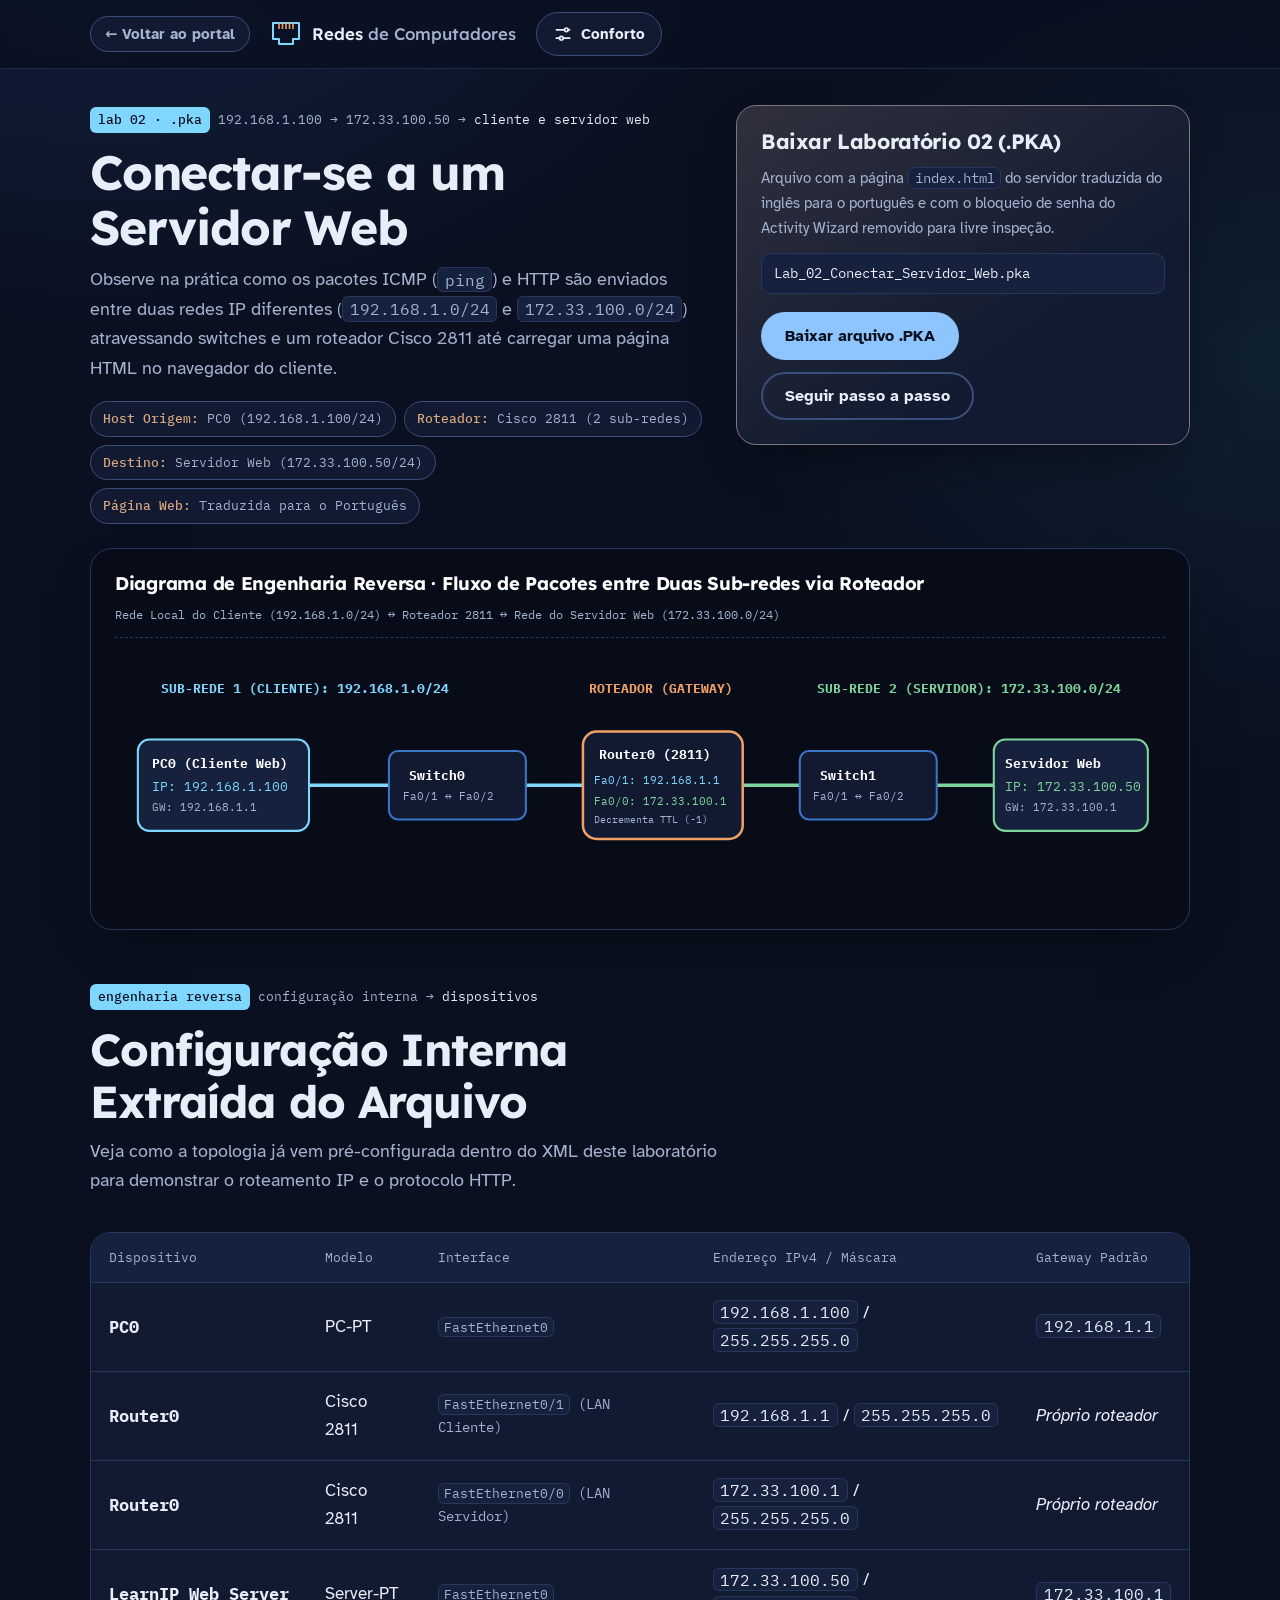
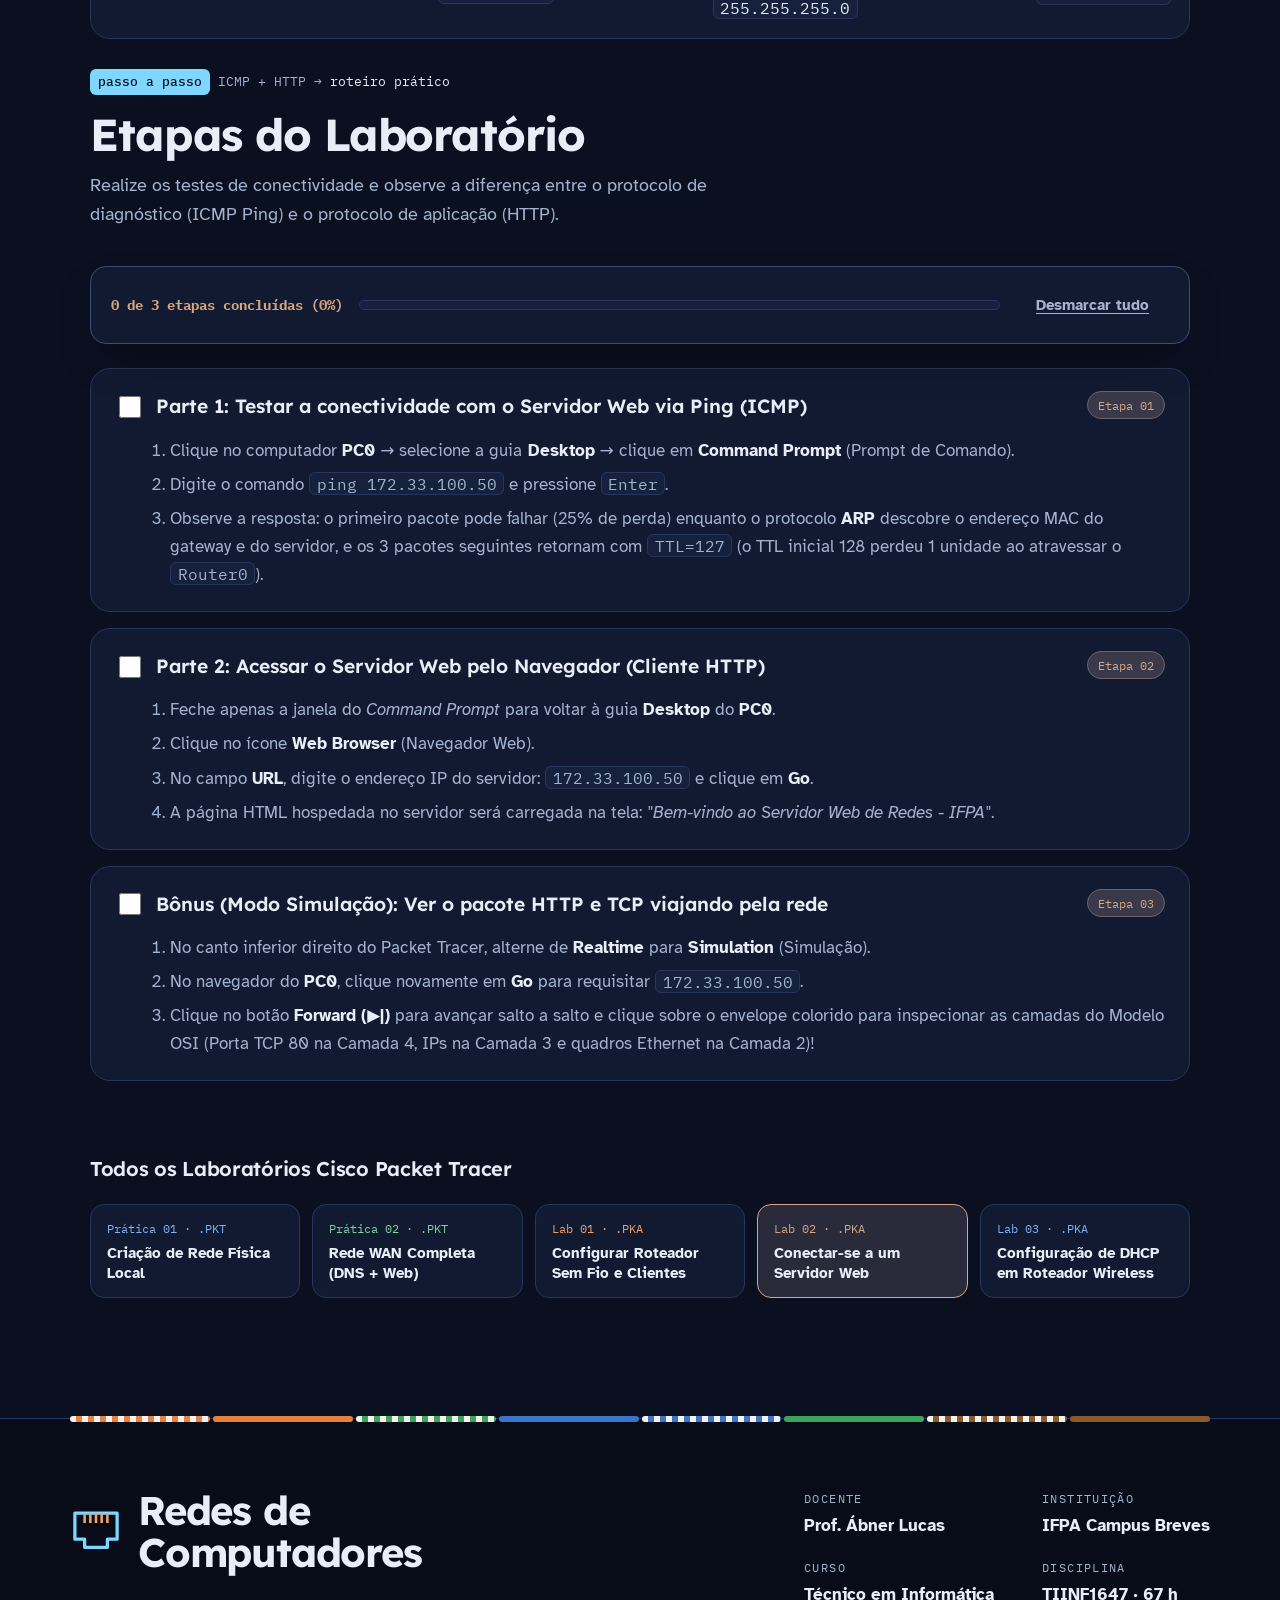
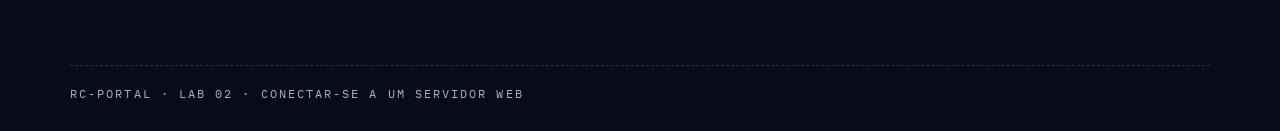
==== commit 52968b88: "style: remove tag superior cartao-download-selo dos cartoes de download dos laboratorios" ====
--- a/labs/conectar-servidor-web.html
+++ b/labs/conectar-servidor-web.html
@@ -79,7 +79,6 @@
                 </div>
 
                 <aside class="cartao-download" aria-label="Download do arquivo Packet Tracer Activity">
-                    <span class="cartao-download-selo">Laboratório Exploratório (.pka) · 100% em Português</span>
                     <h2>Baixar Laboratório 02 (.PKA)</h2>
                     <p>Arquivo com a página <code>index.html</code> do servidor traduzida do inglês para o português e com o bloqueio de senha do Activity Wizard removido para livre inspeção.</p>
                     <div class="arquivo-nome">Lab_02_Conectar_Servidor_Web.pka</div>
--- a/style.css
+++ b/style.css
@@ -699,8 +699,6 @@
 .lab-meta b { color: var(--par, var(--fibra)); font-weight: 500; }
 
 .cartao-download { background: linear-gradient(145deg, color-mix(in srgb, var(--par, var(--fibra)) 16%, var(--cartao)), var(--cartao) 68%); border: 1.5px solid color-mix(in srgb, var(--par, var(--fibra)) 45%, var(--linha-forte)); border-radius: var(--raio); padding: 24px; box-shadow: var(--sombra); display: grid; gap: 12px; }
-.cartao-download-selo { font-family: var(--fonte-mono); font-size: .78rem; color: var(--par, var(--fibra)); text-transform: uppercase; letter-spacing: .08em; display: flex; align-items: center; gap: 8px; }
-.cartao-download-selo::before { content: ''; width: 8px; height: 8px; border-radius: 50%; background: var(--ok); box-shadow: 0 0 8px var(--ok); }
 .cartao-download h2 { font-size: 1.3rem; }
 .cartao-download p { color: var(--tinta-suave); font-size: .95rem; }
 .cartao-download .arquivo-nome { font-family: var(--fonte-mono); font-size: .85rem; padding: 8px 12px; border-radius: 10px; background: var(--cartao-2); border: 1px solid var(--linha); color: var(--tinta); overflow-wrap: anywhere; }
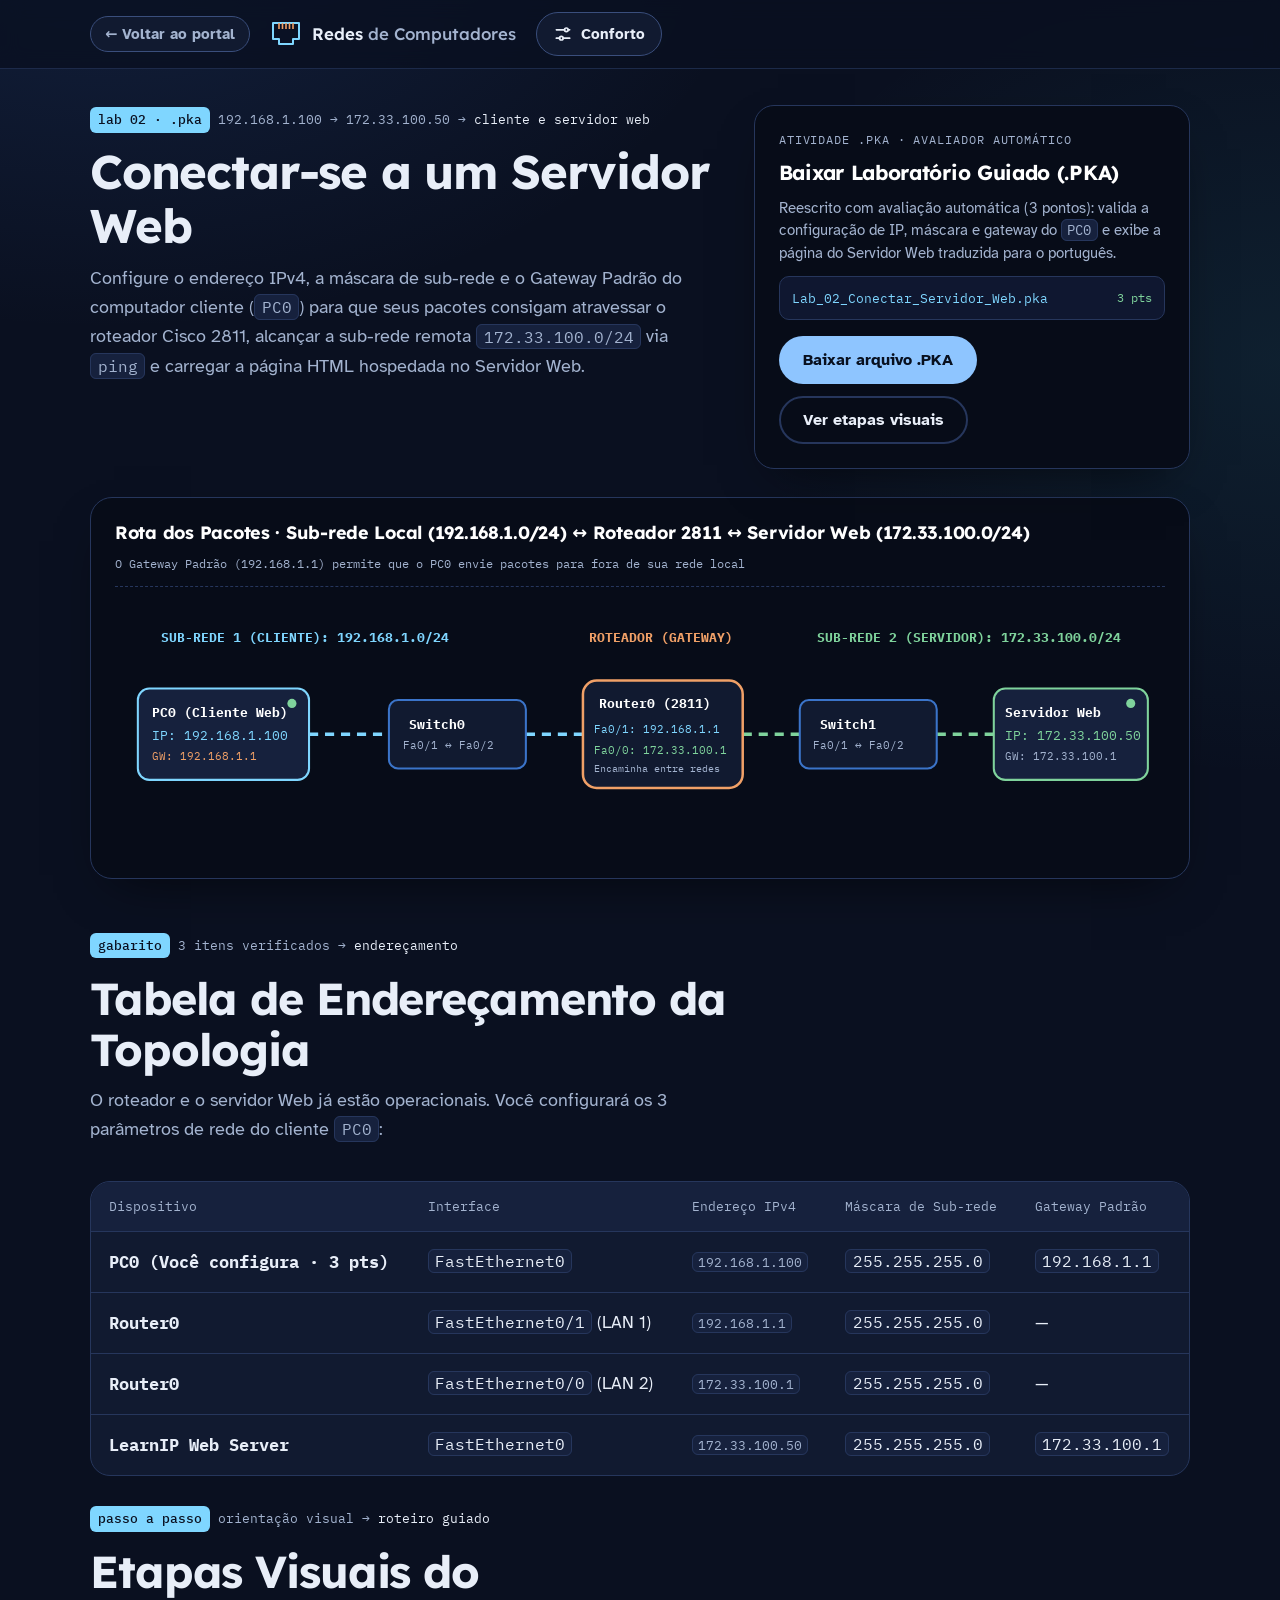
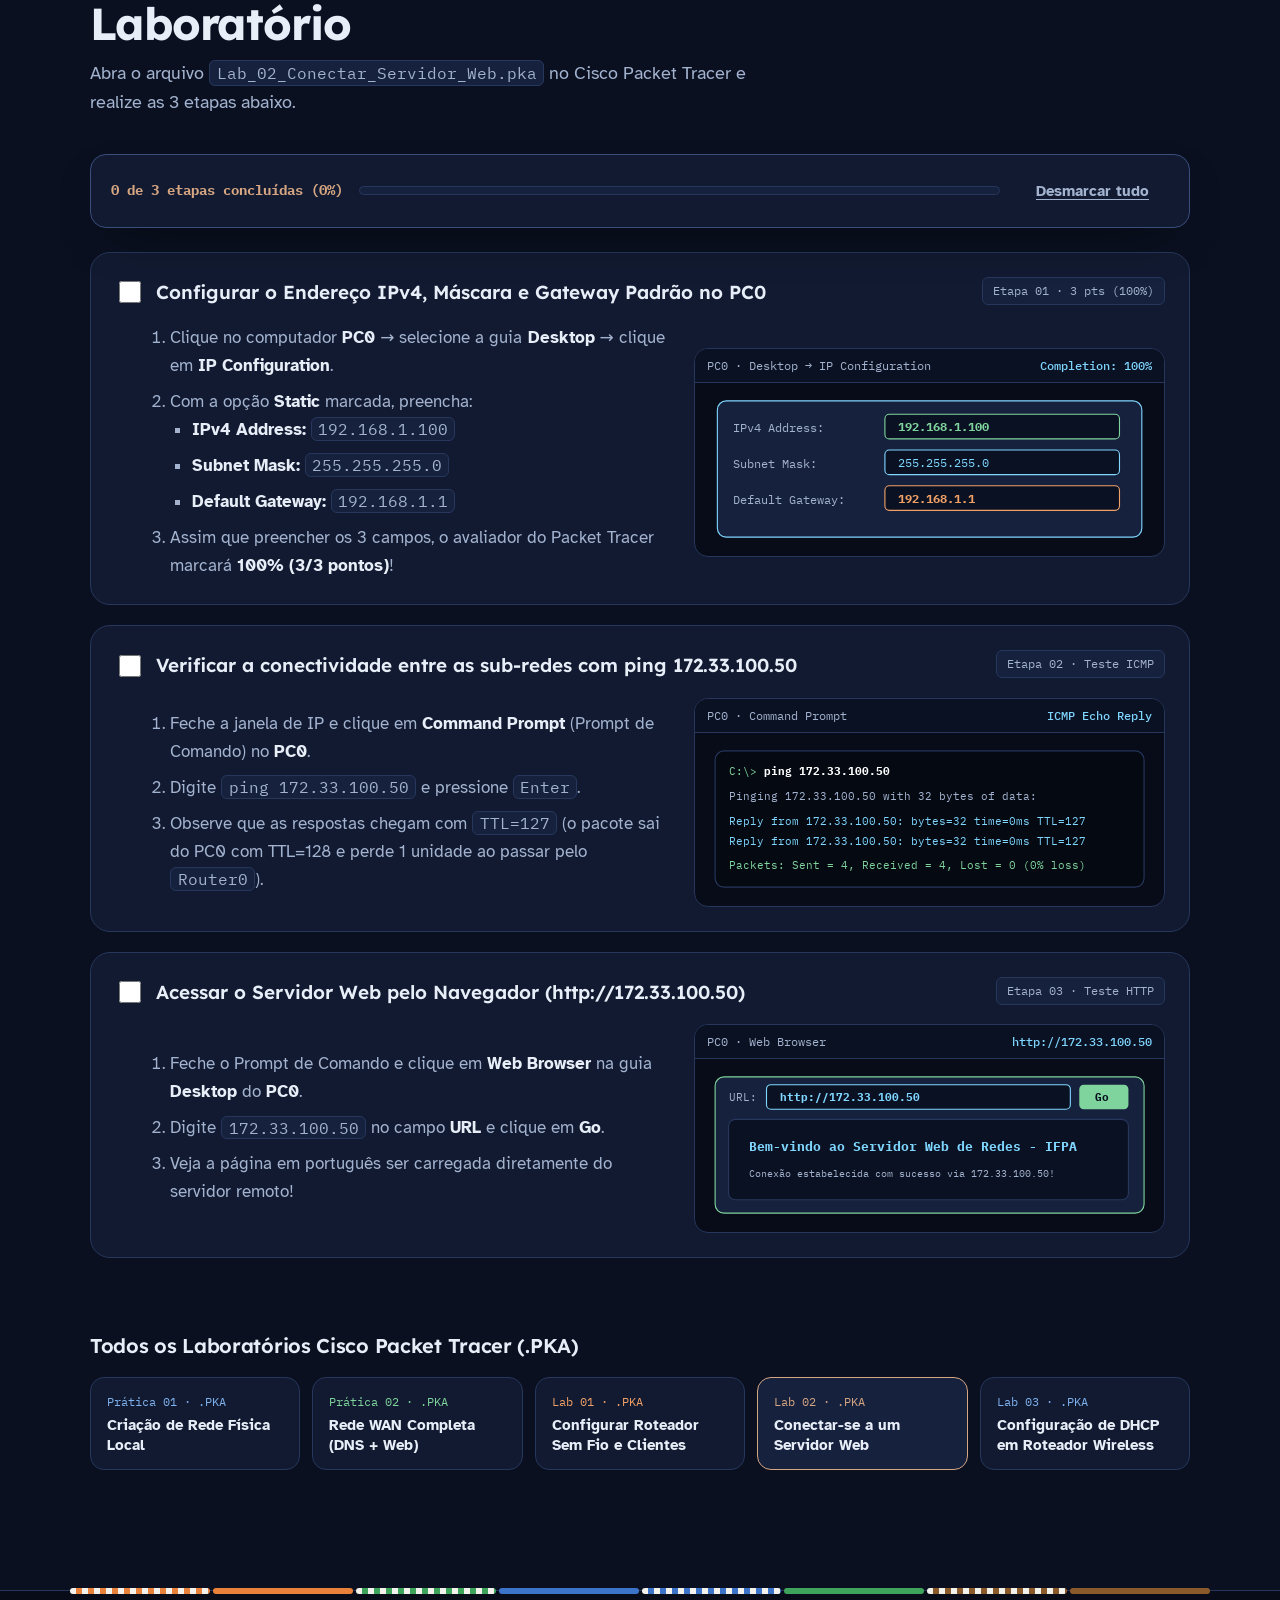
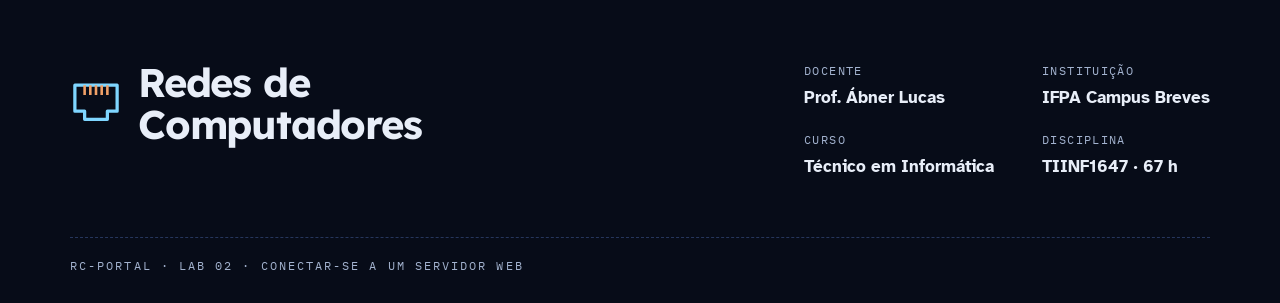
==== commit e40fd1aa: "feat: converte todos os 5 laboratorios para atividades guiadas .PKA com correcao automatica e diagra" ====
--- a/labs/conectar-servidor-web.html
+++ b/labs/conectar-servidor-web.html
@@ -4,7 +4,7 @@
     <meta charset="UTF-8">
     <meta name="viewport" content="width=device-width, initial-scale=1.0">
     <title>Lab 02 · Conectar-se a um Servidor Web · Redes de Computadores</title>
-    <meta name="description" content="Laboratório prático estilo Activity (.pka) no Cisco Packet Tracer: verificação de conectividade ICMP (ping) e requisição HTTP a um servidor Web remoto através de um roteador.">
+    <meta name="description" content="Laboratório guiado (.pka) no Cisco Packet Tracer: configuração de cliente IPv4, gateway padrão, teste ICMP (ping) e requisição HTTP a um servidor Web remoto.">
     <meta name="theme-color" content="#0a1020">
     <link rel="icon" href="data:image/svg+xml,%3Csvg xmlns='http://www.w3.org/2000/svg' viewBox='0 0 32 32'%3E%3Crect width='32' height='32' rx='7' fill='%231b2230'/%3E%3Cpath d='M8 11h16v11h-4v3h-8v-3H8z' fill='none' stroke='%2384aee0' stroke-width='2.2' stroke-linejoin='round'/%3E%3Cpath d='M12 11v4M15 11v4M18 11v4M21 11v4' stroke='%23e69a64' stroke-width='1.6'/%3E%3C/svg%3E">
     <script>
@@ -23,7 +23,7 @@
     <link rel="preconnect" href="https://fonts.googleapis.com">
     <link rel="preconnect" href="https://fonts.gstatic.com" crossorigin>
     <link href="https://fonts.googleapis.com/css2?family=Atkinson+Hyperlegible:ital,wght@0,400;0,700;1,400&family=IBM+Plex+Mono:wght@400;500&family=Lexend:wght@500;600;700&display=swap" rel="stylesheet">
-    <link rel="stylesheet" href="../style.css?v=2026.11.23h">
+    <link rel="stylesheet" href="../style.css?v=2026.11.23i">
 </head>
 <body class="pagina-lab" data-par="marrom">
     <a class="pular" href="#conteudo">Pular para o conteúdo</a>
@@ -63,76 +63,67 @@
     </header>
 
     <main id="conteudo">
-        <!-- HERO E DOWNLOAD -->
         <section class="lab-hero">
             <div class="lab-hero-grade">
                 <div>
                     <p class="etiqueta"><span class="etiqueta-salto">lab 02 · .pka</span><span class="etiqueta-ip">192.168.1.100 → 172.33.100.50</span><span class="etiqueta-nome">cliente e servidor web</span></p>
                     <h1 class="titulo-secao">Conectar-se a um Servidor Web</h1>
-                    <p class="secao-intro">Observe na prática como os pacotes ICMP (<code>ping</code>) e HTTP são enviados entre duas redes IP diferentes (<code>192.168.1.0/24</code> e <code>172.33.100.0/24</code>) atravessando switches e um roteador Cisco 2811 até carregar uma página HTML no navegador do cliente.</p>
-                    <ul class="lab-meta">
-                        <li><b>Host Origem:</b> PC0 (192.168.1.100/24)</li>
-                        <li><b>Roteador:</b> Cisco 2811 (2 sub-redes)</li>
-                        <li><b>Destino:</b> Servidor Web (172.33.100.50/24)</li>
-                        <li><b>Página Web:</b> Traduzida para o Português</li>
-                    </ul>
+                    <p class="secao-intro">Configure o endereço IPv4, a máscara de sub-rede e o Gateway Padrão do computador cliente (<code>PC0</code>) para que seus pacotes consigam atravessar o roteador Cisco 2811, alcançar a sub-rede remota <code>172.33.100.0/24</code> via <code>ping</code> e carregar a página HTML hospedada no Servidor Web.</p>
                 </div>
 
-                <aside class="cartao-download" aria-label="Download do arquivo Packet Tracer Activity">
-                    <h2>Baixar Laboratório 02 (.PKA)</h2>
-                    <p>Arquivo com a página <code>index.html</code> do servidor traduzida do inglês para o português e com o bloqueio de senha do Activity Wizard removido para livre inspeção.</p>
-                    <div class="arquivo-nome">Lab_02_Conectar_Servidor_Web.pka</div>
+                <aside class="cartao-download" aria-label="Download do laboratório Packet Tracer">
+                    <h2>Baixar Laboratório Guiado (.PKA)</h2>
+                    <p>Reescrito com avaliação automática (3 pontos): valida a configuração de IP, máscara e gateway do <code>PC0</code> e exibe a página do Servidor Web traduzida para o português.</p>
+                    <div class="arquivo-nome">Lab_02_Conectar_Servidor_Web.pka <span>3 pts</span></div>
                     <div class="botoes">
                         <a class="botao botao-cheio" href="./arquivos/Lab_02_Conectar_Servidor_Web.pka" download>Baixar arquivo .PKA</a>
-                        <a class="botao botao-linha" href="#roteiro">Seguir passo a passo</a>
+                        <a class="botao botao-linha" href="#roteiro">Ver etapas visuais</a>
                     </div>
                 </aside>
             </div>
 
-            <!-- DIAGRAMA SVG DA ROTA ENTRE PC0 E SERVIDOR WEB -->
+            <!-- DIAGRAMA PRINCIPAL ANIMADO -->
             <div class="diagrama-caixa">
                 <div class="diagrama-cabeca">
-                    <h3>Diagrama de Engenharia Reversa · Fluxo de Pacotes entre Duas Sub-redes via Roteador</h3>
-                    <span>Rede Local do Cliente (192.168.1.0/24) ↔ Roteador 2811 ↔ Rede do Servidor Web (172.33.100.0/24)</span>
+                    <h3>Rota dos Pacotes · Sub-rede Local (192.168.1.0/24) ↔ Roteador 2811 ↔ Servidor Web (172.33.100.0/24)</h3>
+                    <span>O Gateway Padrão (192.168.1.1) permite que o PC0 envie pacotes para fora de sua rede local</span>
                 </div>
-                <svg class="diagrama-svg" viewBox="0 0 920 220" role="img" aria-label="Diagrama em linha mostrando PC0 (192.168.1.100) ligado ao Switch0, que se liga à interface Fa0/1 (192.168.1.1) do Router0 (Cisco 2811), saindo pela Fa0/0 (172.33.100.1) para o Switch1 até o LearnIP Web Server (172.33.100.50)">
-                    <!-- Cabos Diretos -->
-                    <g stroke="#7fd6ff" stroke-width="3">
+                <svg class="diagrama-svg" viewBox="0 0 920 220" role="img" aria-label="Diagrama animado mostrando PC0 (192.168.1.100) ligado ao Switch0, que se liga à interface Fa0/1 (192.168.1.1) do Router0 (Cisco 2811), saindo pela Fa0/0 (172.33.100.1) para o Switch1 até o LearnIP Web Server (172.33.100.50)">
+                    <g stroke="#7fd6ff" stroke-width="3" class="cabo-animado">
                         <line x1="170" y1="115" x2="240" y2="115"/>
                         <line x1="360" y1="115" x2="410" y2="115"/>
                     </g>
-                    <g stroke="#7fd39c" stroke-width="3">
+                    <g stroke="#7fd39c" stroke-width="3" class="cabo-animado">
                         <line x1="550" y1="115" x2="600" y2="115"/>
                         <line x1="720" y1="115" x2="770" y2="115"/>
                     </g>
 
                     <g font-family="IBM Plex Mono, monospace" font-size="11" fill="#e8eef8">
-                        <!-- Sub-rede 1 -->
                         <text x="40" y="34" fill="#7fd6ff" font-weight="700">SUB-REDE 1 (CLIENTE): 192.168.1.0/24</text>
                         <rect x="20" y="75" width="150" height="80" rx="10" fill="#16213d" stroke="#7fd6ff" stroke-width="1.8"/>
+                        <circle cx="155" cy="88" r="4" fill="#7fd39c" class="led-ativo"/>
                         <text x="32" y="100" font-weight="700" fill="#fff">PC0 (Cliente Web)</text>
                         <text x="32" y="120" fill="#7fd6ff">IP: 192.168.1.100</text>
-                        <text x="32" y="138" font-size="9.5" fill="#a3b3cf">GW: 192.168.1.1</text>
+                        <text x="32" y="138" font-size="9.5" fill="#f0a067">GW: 192.168.1.1</text>
 
                         <rect x="240" y="85" width="120" height="60" rx="8" fill="#111a30" stroke="#3b74c9" stroke-width="1.8"/>
                         <text x="258" y="110" font-weight="700" fill="#fff">Switch0</text>
                         <text x="252" y="128" font-size="9.5" fill="#a3b3cf">Fa0/1 ↔ Fa0/2</text>
 
-                        <!-- Roteador Central -->
                         <text x="415" y="34" fill="#f0a067" font-weight="700">ROTEADOR (GATEWAY)</text>
                         <rect x="410" y="68" width="140" height="94" rx="12" fill="#111a30" stroke="#f0a067" stroke-width="2.2"/>
                         <text x="424" y="92" font-weight="700" fill="#fff">Router0 (2811)</text>
                         <text x="420" y="114" font-size="9.5" fill="#7fd6ff">Fa0/1: 192.168.1.1</text>
                         <text x="420" y="132" font-size="9.5" fill="#7fd39c">Fa0/0: 172.33.100.1</text>
-                        <text x="420" y="148" font-size="9" fill="#a3b3cf">Decrementa TTL (-1)</text>
-
-                        <!-- Sub-rede 2 -->
+                        <text x="420" y="148" font-size="9" fill="#a3b3cf">Encaminha entre redes</text>
+
                         <text x="615" y="34" fill="#7fd39c" font-weight="700">SUB-REDE 2 (SERVIDOR): 172.33.100.0/24</text>
                         <rect x="600" y="85" width="120" height="60" rx="8" fill="#111a30" stroke="#3b74c9" stroke-width="1.8"/>
                         <text x="618" y="110" font-weight="700" fill="#fff">Switch1</text>
                         <text x="612" y="128" font-size="9.5" fill="#a3b3cf">Fa0/1 ↔ Fa0/2</text>
 
                         <rect x="770" y="75" width="135" height="80" rx="10" fill="#16213d" stroke="#7fd39c" stroke-width="1.8"/>
+                        <circle cx="890" cy="88" r="4" fill="#7fd39c" class="led-ativo"/>
                         <text x="780" y="100" font-weight="700" fill="#fff">Servidor Web</text>
                         <text x="780" y="120" fill="#7fd39c">IP: 172.33.100.50</text>
                         <text x="780" y="138" font-size="9.5" fill="#a3b3cf">GW: 172.33.100.1</text>
@@ -141,12 +132,12 @@
             </div>
         </section>
 
-        <!-- TABELA TÉCNICA DOS DISPOSITIVOS -->
+        <!-- TABELA DE ENDEREÇAMENTO -->
         <section class="secao">
             <div class="secao-cabeca">
-                <p class="etiqueta"><span class="etiqueta-salto">engenharia reversa</span><span class="etiqueta-ip">configuração interna</span><span class="etiqueta-nome">dispositivos</span></p>
-                <h2 class="titulo-secao">Configuração Interna Extraída do Arquivo</h2>
-                <p class="secao-intro">Veja como a topologia já vem pré-configurada dentro do XML deste laboratório para demonstrar o roteamento IP e o protocolo HTTP.</p>
+                <p class="etiqueta"><span class="etiqueta-salto">gabarito</span><span class="etiqueta-ip">3 itens verificados</span><span class="etiqueta-nome">endereçamento</span></p>
+                <h2 class="titulo-secao">Tabela de Endereçamento da Topologia</h2>
+                <p class="secao-intro">O roteador e o servidor Web já estão operacionais. Você configurará os 3 parâmetros de rede do cliente <code>PC0</code>:</p>
             </div>
 
             <div class="tabela-envoltorio">
@@ -154,39 +145,39 @@
                     <thead>
                         <tr>
                             <th>Dispositivo</th>
-                            <th>Modelo</th>
                             <th>Interface</th>
-                            <th>Endereço IPv4 / Máscara</th>
+                            <th>Endereço IPv4</th>
+                            <th>Máscara de Sub-rede</th>
                             <th>Gateway Padrão</th>
                         </tr>
                     </thead>
                     <tbody>
                         <tr>
-                            <td><b>PC0</b></td>
-                            <td>PC-PT</td>
+                            <td><b>PC0 (Você configura · 3 pts)</b></td>
                             <td><code>FastEthernet0</code></td>
-                            <td><code>192.168.1.100</code> / <code>255.255.255.0</code></td>
+                            <td><code>192.168.1.100</code></td>
+                            <td><code>255.255.255.0</code></td>
                             <td><code>192.168.1.1</code></td>
                         </tr>
                         <tr>
                             <td><b>Router0</b></td>
-                            <td>Cisco 2811</td>
-                            <td><code>FastEthernet0/1</code> (LAN Cliente)</td>
-                            <td><code>192.168.1.1</code> / <code>255.255.255.0</code></td>
-                            <td><em>Próprio roteador</em></td>
+                            <td><code>FastEthernet0/1</code> (LAN 1)</td>
+                            <td><code>192.168.1.1</code></td>
+                            <td><code>255.255.255.0</code></td>
+                            <td>—</td>
                         </tr>
                         <tr>
                             <td><b>Router0</b></td>
-                            <td>Cisco 2811</td>
-                            <td><code>FastEthernet0/0</code> (LAN Servidor)</td>
-                            <td><code>172.33.100.1</code> / <code>255.255.255.0</code></td>
-                            <td><em>Próprio roteador</em></td>
+                            <td><code>FastEthernet0/0</code> (LAN 2)</td>
+                            <td><code>172.33.100.1</code></td>
+                            <td><code>255.255.255.0</code></td>
+                            <td>—</td>
                         </tr>
                         <tr>
                             <td><b>LearnIP Web Server</b></td>
-                            <td>Server-PT</td>
                             <td><code>FastEthernet0</code></td>
-                            <td><code>172.33.100.50</code> / <code>255.255.255.0</code></td>
+                            <td><code>172.33.100.50</code></td>
+                            <td><code>255.255.255.0</code></td>
                             <td><code>172.33.100.1</code></td>
                         </tr>
                     </tbody>
@@ -194,12 +185,12 @@
             </div>
         </section>
 
-        <!-- ROTEIRO PASSO A PASSO -->
+        <!-- ROTEIRO VISUAL COM ILUSTRAÇÕES DE CADA ETAPA -->
         <section class="secao" id="roteiro" data-roteiro="lab-02">
             <div class="secao-cabeca">
-                <p class="etiqueta"><span class="etiqueta-salto">passo a passo</span><span class="etiqueta-ip">ICMP + HTTP</span><span class="etiqueta-nome">roteiro prático</span></p>
-                <h2 class="titulo-secao">Etapas do Laboratório</h2>
-                <p class="secao-intro">Realize os testes de conectividade e observe a diferença entre o protocolo de diagnóstico (ICMP Ping) e o protocolo de aplicação (HTTP).</p>
+                <p class="etiqueta"><span class="etiqueta-salto">passo a passo</span><span class="etiqueta-ip">orientação visual</span><span class="etiqueta-nome">roteiro guiado</span></p>
+                <h2 class="titulo-secao">Etapas Visuais do Laboratório</h2>
+                <p class="secao-intro">Abra o arquivo <code>Lab_02_Conectar_Servidor_Web.pka</code> no Cisco Packet Tracer e realize as 3 etapas abaixo.</p>
             </div>
 
             <div class="progresso-barra-env" aria-live="polite">
@@ -213,55 +204,118 @@
             </div>
 
             <ol class="roteiro-lista">
+                <!-- ETAPA 1 -->
                 <li class="etapa-card">
                     <div class="etapa-cabeca">
                         <label class="etapa-check">
                             <input type="checkbox" data-etapa="1">
-                            <span>Parte 1: Testar a conectividade com o Servidor Web via Ping (ICMP)</span>
+                            <span>Configurar o Endereço IPv4, Máscara e Gateway Padrão no PC0</span>
                         </label>
-                        <span class="etapa-num">Etapa 01</span>
-                    </div>
-                    <div class="etapa-corpo">
-                        <ol>
-                            <li>Clique no computador <b>PC0</b> → selecione a guia <b>Desktop</b> → clique em <b>Command Prompt</b> (Prompt de Comando).</li>
-                            <li>Digite o comando <code>ping 172.33.100.50</code> e pressione <code>Enter</code>.</li>
-                            <li>Observe a resposta: o primeiro pacote pode falhar (25% de perda) enquanto o protocolo <b>ARP</b> descobre o endereço MAC do gateway e do servidor, e os 3 pacotes seguintes retornam com <code>TTL=127</code> (o TTL inicial 128 perdeu 1 unidade ao atravessar o <code>Router0</code>).</li>
-                        </ol>
+                        <span class="etapa-num">Etapa 01 · 3 pts (100%)</span>
+                    </div>
+                    <div class="etapa-grade">
+                        <div class="etapa-corpo">
+                            <ol>
+                                <li>Clique no computador <b>PC0</b> → selecione a guia <b>Desktop</b> → clique em <b>IP Configuration</b>.</li>
+                                <li>Com a opção <b>Static</b> marcada, preencha:
+                                    <ul>
+                                        <li><b>IPv4 Address:</b> <code>192.168.1.100</code></li>
+                                        <li><b>Subnet Mask:</b> <code>255.255.255.0</code></li>
+                                        <li><b>Default Gateway:</b> <code>192.168.1.1</code></li>
+                                    </ul>
+                                </li>
+                                <li>Assim que preencher os 3 campos, o avaliador do Packet Tracer marcará <b>100% (3/3 pontos)</b>!</li>
+                            </ol>
+                        </div>
+                        <div class="etapa-tela" aria-hidden="true">
+                            <div class="etapa-tela-barra"><span>PC0 · Desktop → IP Configuration</span><b>Completion: 100%</b></div>
+                            <svg viewBox="0 0 420 155">
+                                <g font-family="IBM Plex Mono, monospace" font-size="10.5" fill="#e8eef8">
+                                    <rect x="20" y="16" width="380" height="122" rx="8" fill="#16213d" stroke="#7fd6ff"/>
+                                    <text x="34" y="44" fill="#a3b3cf">IPv4 Address:</text>
+                                    <rect x="170" y="28" width="210" height="22" rx="4" fill="#0a1122" stroke="#7fd39c"/>
+                                    <text x="182" y="43" fill="#7fd39c" font-weight="700">192.168.1.100</text>
+
+                                    <text x="34" y="76" fill="#a3b3cf">Subnet Mask:</text>
+                                    <rect x="170" y="60" width="210" height="22" rx="4" fill="#0a1122" stroke="#7fd6ff"/>
+                                    <text x="182" y="75" fill="#7fd6ff">255.255.255.0</text>
+
+                                    <text x="34" y="108" fill="#a3b3cf">Default Gateway:</text>
+                                    <rect x="170" y="92" width="210" height="22" rx="4" fill="#0a1122" stroke="#f0a067"/>
+                                    <text x="182" y="107" fill="#f0a067" font-weight="700">192.168.1.1</text>
+                                </g>
+                            </svg>
+                        </div>
                     </div>
                 </li>
 
+                <!-- ETAPA 2 -->
                 <li class="etapa-card">
                     <div class="etapa-cabeca">
                         <label class="etapa-check">
                             <input type="checkbox" data-etapa="2">
-                            <span>Parte 2: Acessar o Servidor Web pelo Navegador (Cliente HTTP)</span>
+                            <span>Verificar a conectividade entre as sub-redes com ping 172.33.100.50</span>
                         </label>
-                        <span class="etapa-num">Etapa 02</span>
-                    </div>
-                    <div class="etapa-corpo">
-                        <ol>
-                            <li>Feche apenas a janela do <em>Command Prompt</em> para voltar à guia <b>Desktop</b> do <b>PC0</b>.</li>
-                            <li>Clique no ícone <b>Web Browser</b> (Navegador Web).</li>
-                            <li>No campo <b>URL</b>, digite o endereço IP do servidor: <code>172.33.100.50</code> e clique em <b>Go</b>.</li>
-                            <li>A página HTML hospedada no servidor será carregada na tela: <em>"Bem-vindo ao Servidor Web de Redes - IFPA"</em>.</li>
-                        </ol>
+                        <span class="etapa-num">Etapa 02 · Teste ICMP</span>
+                    </div>
+                    <div class="etapa-grade">
+                        <div class="etapa-corpo">
+                            <ol>
+                                <li>Feche a janela de IP e clique em <b>Command Prompt</b> (Prompt de Comando) no <b>PC0</b>.</li>
+                                <li>Digite <code>ping 172.33.100.50</code> e pressione <code>Enter</code>.</li>
+                                <li>Observe que as respostas chegam com <code>TTL=127</code> (o pacote sai do PC0 com TTL=128 e perde 1 unidade ao passar pelo <code>Router0</code>).</li>
+                            </ol>
+                        </div>
+                        <div class="etapa-tela" aria-hidden="true">
+                            <div class="etapa-tela-barra"><span>PC0 · Command Prompt</span><b>ICMP Echo Reply</b></div>
+                            <svg viewBox="0 0 420 155">
+                                <g font-family="IBM Plex Mono, monospace" font-size="10" fill="#e8eef8">
+                                    <rect x="18" y="16" width="384" height="122" rx="8" fill="#050912" stroke="#26365c"/>
+                                    <text x="30" y="38" fill="#7fd39c">C:\&gt; <tspan fill="#fff" font-weight="700">ping 172.33.100.50</tspan></text>
+                                    <text x="30" y="60" fill="#a3b3cf">Pinging 172.33.100.50 with 32 bytes of data:</text>
+                                    <text x="30" y="82" fill="#7fd6ff">Reply from 172.33.100.50: bytes=32 time=0ms TTL=127</text>
+                                    <text x="30" y="100" fill="#7fd6ff">Reply from 172.33.100.50: bytes=32 time=0ms TTL=127</text>
+                                    <text x="30" y="122" fill="#7fd39c">Packets: Sent = 4, Received = 4, Lost = 0 (0% loss)</text>
+                                </g>
+                            </svg>
+                        </div>
                     </div>
                 </li>
 
+                <!-- ETAPA 3 -->
                 <li class="etapa-card">
                     <div class="etapa-cabeca">
                         <label class="etapa-check">
                             <input type="checkbox" data-etapa="3">
-                            <span>Bônus (Modo Simulação): Ver o pacote HTTP e TCP viajando pela rede</span>
+                            <span>Acessar o Servidor Web pelo Navegador (http://172.33.100.50)</span>
                         </label>
-                        <span class="etapa-num">Etapa 03</span>
-                    </div>
-                    <div class="etapa-corpo">
-                        <ol>
-                            <li>No canto inferior direito do Packet Tracer, alterne de <b>Realtime</b> para <b>Simulation</b> (Simulação).</li>
-                            <li>No navegador do <b>PC0</b>, clique novamente em <b>Go</b> para requisitar <code>172.33.100.50</code>.</li>
-                            <li>Clique no botão <b>Forward (▶|)</b> para avançar salto a salto e clique sobre o envelope colorido para inspecionar as camadas do Modelo OSI (Porta TCP 80 na Camada 4, IPs na Camada 3 e quadros Ethernet na Camada 2)!</li>
-                        </ol>
+                        <span class="etapa-num">Etapa 03 · Teste HTTP</span>
+                    </div>
+                    <div class="etapa-grade">
+                        <div class="etapa-corpo">
+                            <ol>
+                                <li>Feche o Prompt de Comando e clique em <b>Web Browser</b> na guia <b>Desktop</b> do <b>PC0</b>.</li>
+                                <li>Digite <code>172.33.100.50</code> no campo <b>URL</b> e clique em <b>Go</b>.</li>
+                                <li>Veja a página em português ser carregada diretamente do servidor remoto!</li>
+                            </ol>
+                        </div>
+                        <div class="etapa-tela" aria-hidden="true">
+                            <div class="etapa-tela-barra"><span>PC0 · Web Browser</span><b>http://172.33.100.50</b></div>
+                            <svg viewBox="0 0 420 155">
+                                <g font-family="IBM Plex Mono, monospace" font-size="10" fill="#e8eef8">
+                                    <rect x="18" y="16" width="384" height="122" rx="8" fill="#16213d" stroke="#7fd39c"/>
+                                    <text x="30" y="38" fill="#a3b3cf">URL:</text>
+                                    <rect x="64" y="23" width="272" height="22" rx="4" fill="#0a1122" stroke="#7fd6ff"/>
+                                    <text x="76" y="38" fill="#7fd6ff" font-weight="700">http://172.33.100.50</text>
+                                    <rect x="344" y="23" width="44" height="22" rx="4" fill="#7fd39c"/>
+                                    <text x="358" y="38" fill="#08101f" font-weight="700">Go</text>
+
+                                    <rect x="30" y="54" width="358" height="72" rx="6" fill="#0a1122" stroke="#26365c"/>
+                                    <text x="48" y="82" font-size="11.5" font-weight="700" fill="#7fd6ff">Bem-vindo ao Servidor Web de Redes - IFPA</text>
+                                    <text x="48" y="106" font-size="9" fill="#a3b3cf">Conexão estabelecida com sucesso via 172.33.100.50!</text>
+                                </g>
+                            </svg>
+                        </div>
                     </div>
                 </li>
             </ol>
@@ -269,14 +323,14 @@
 
         <!-- NAVEGAÇÃO ENTRE OS 5 LABORATÓRIOS -->
         <section class="secao">
-            <h3 class="subtitulo">Todos os Laboratórios Cisco Packet Tracer</h3>
+            <h3 class="subtitulo">Todos os Laboratórios Cisco Packet Tracer (.PKA)</h3>
             <nav class="labs-nav-grid" aria-label="Navegação entre os laboratórios">
                 <a class="lab-nav-item" href="./rede-fisica-local.html" data-par="azul">
-                    <small>Prática 01 · .PKT</small>
+                    <small>Prática 01 · .PKA</small>
                     <b>Criação de Rede Física Local</b>
                 </a>
                 <a class="lab-nav-item" href="./rede-wan-dns-web.html" data-par="verde">
-                    <small>Prática 02 · .PKT</small>
+                    <small>Prática 02 · .PKA</small>
                     <b>Rede WAN Completa (DNS + Web)</b>
                 </a>
                 <a class="lab-nav-item" href="./roteador-sem-fio.html" data-par="laranja">
@@ -318,7 +372,7 @@
         <p class="rodape-serigrafia" aria-hidden="true">RC-PORTAL · LAB 02 · CONECTAR-SE A UM SERVIDOR WEB</p>
     </footer>
 
-    <script src="../logica.js?v=2026.11.23h"></script>
-    <script src="../script.js?v=2026.11.23h"></script>
+    <script src="../logica.js?v=2026.11.23i"></script>
+    <script src="../script.js?v=2026.11.23i"></script>
 </body>
 </html>
--- a/style.css
+++ b/style.css
@@ -684,7 +684,7 @@
 }
 
 /* =========================================================
-   Subpáginas de Laboratórios Práticos (Packet Tracer)
+   Subpáginas de Laboratórios Práticos (.PKA · Packet Tracer)
    ========================================================= */
 .pagina-lab main { padding-left: 0; }
 .pagina-lab .rodape { padding-left: 24px; }
@@ -692,59 +692,66 @@
 .lab-topo-voltar:hover { color: var(--tinta); border-color: var(--fibra); transform: translateX(-2px); }
 
 .lab-hero { max-width: calc(var(--largura) + 40px); margin: 0 auto; padding: 36px 20px 24px; }
-.lab-hero-grade { display: grid; grid-template-columns: minmax(0, 1.15fr) minmax(0, .85fr); gap: 32px; align-items: start; }
-.lab-hero .titulo-secao { margin-top: 12px; font-size: clamp(2rem, 3.8vw, 3rem); }
-.lab-meta { list-style: none; margin: 18px 0 0; padding: 0; display: flex; flex-wrap: wrap; gap: 8px; }
-.lab-meta li { font-family: var(--fonte-mono); font-size: .82rem; padding: 6px 12px; border-radius: 999px; background: var(--cartao); border: 1px solid var(--linha-forte); color: var(--tinta-suave); }
-.lab-meta b { color: var(--par, var(--fibra)); font-weight: 500; }
-
-.cartao-download { background: linear-gradient(145deg, color-mix(in srgb, var(--par, var(--fibra)) 16%, var(--cartao)), var(--cartao) 68%); border: 1.5px solid color-mix(in srgb, var(--par, var(--fibra)) 45%, var(--linha-forte)); border-radius: var(--raio); padding: 24px; box-shadow: var(--sombra); display: grid; gap: 12px; }
-.cartao-download h2 { font-size: 1.3rem; }
-.cartao-download p { color: var(--tinta-suave); font-size: .95rem; }
-.cartao-download .arquivo-nome { font-family: var(--fonte-mono); font-size: .85rem; padding: 8px 12px; border-radius: 10px; background: var(--cartao-2); border: 1px solid var(--linha); color: var(--tinta); overflow-wrap: anywhere; }
-.cartao-download .botoes { margin-top: 6px; }
-
-.diagrama-caixa { background: var(--rack); color: var(--rack-texto); border: 1px solid var(--rack-linha); border-radius: 22px; padding: 24px; margin-top: 24px; box-shadow: var(--sombra); overflow: hidden; }
+.lab-hero-grade { display: grid; grid-template-columns: minmax(0, 1.18fr) minmax(0, .82fr); gap: 36px; align-items: start; }
+.lab-hero .titulo-secao { margin-top: 12px; font-size: clamp(2rem, 3.8vw, 2.95rem); }
+
+.cartao-download { background: var(--rack); color: var(--rack-texto); border: 1px solid var(--rack-linha); border-radius: 20px; padding: 24px; box-shadow: var(--sombra); display: grid; gap: 12px; position: relative; }
+.cartao-download::before { content: 'ATIVIDADE .PKA · AVALIADOR AUTOMÁTICO'; font-family: var(--fonte-mono); font-size: .72rem; letter-spacing: .08em; color: var(--rack-suave); }
+.cartao-download h2 { font-size: 1.28rem; color: #fff; }
+.cartao-download p { color: var(--rack-suave); font-size: .94rem; line-height: 1.5; }
+.cartao-download .arquivo-nome { font-family: var(--fonte-mono); font-size: .84rem; padding: 10px 12px; border-radius: 10px; background: var(--rack-2); border: 1px solid var(--rack-linha); color: #7fd6ff; overflow-wrap: anywhere; display: flex; align-items: center; justify-content: space-between; gap: 8px; }
+.cartao-download .arquivo-nome span { color: #7fd39c; font-size: .76rem; white-space: nowrap; }
+.cartao-download .botoes { margin-top: 4px; }
+.cartao-download .botao-cheio { background: #8ec5ff; color: #08101f; }
+.cartao-download .botao-linha { color: var(--rack-texto); border-color: var(--rack-linha); }
+
+.diagrama-caixa { background: var(--rack); color: var(--rack-texto); border: 1px solid var(--rack-linha); border-radius: 22px; padding: 24px; margin-top: 28px; box-shadow: var(--sombra); overflow: hidden; }
 .diagrama-cabeca { display: flex; flex-wrap: wrap; justify-content: space-between; align-items: center; gap: 10px; margin-bottom: 16px; padding-bottom: 12px; border-bottom: 1px dashed var(--rack-linha); }
-.diagrama-cabeca h3 { font-size: 1.15rem; color: #fff; }
+.diagrama-cabeca h3 { font-size: 1.12rem; color: #fff; }
 .diagrama-cabeca span { font-family: var(--fonte-mono); font-size: .78rem; color: var(--rack-suave); }
 .diagrama-svg { width: 100%; height: auto; max-height: 440px; display: block; margin: 0 auto; }
 
-.progresso-barra-env { background: var(--cartao); border: 1px solid var(--linha-forte); border-radius: 16px; padding: 16px 20px; margin-bottom: 24px; display: flex; flex-wrap: wrap; align-items: center; justify-content: space-between; gap: 16px; position: sticky; top: 76px; z-index: 30; box-shadow: var(--sombra); }
+/* Animações de pacotes e enlaces nos diagramas SVG */
+@keyframes pulso-cabo { to { stroke-dashoffset: -28; } }
+@keyframes pisca-led { 0%, 100% { opacity: 1; } 50% { opacity: .35; } }
+.js:not([data-calmo="sim"]) .cabo-animado { stroke-dasharray: 8 6; animation: pulso-cabo 1.4s linear infinite; }
+.js:not([data-calmo="sim"]) .led-ativo { animation: pisca-led 2s ease-in-out infinite; }
+
+.progresso-barra-env { background: var(--cartao); border: 1px solid var(--linha-forte); border-radius: 16px; padding: 14px 20px; margin-bottom: 24px; display: flex; flex-wrap: wrap; align-items: center; justify-content: space-between; gap: 16px; position: sticky; top: 76px; z-index: 30; box-shadow: var(--sombra); }
 .progresso-info { display: flex; align-items: center; gap: 12px; font-weight: 700; }
-.progresso-info span { font-family: var(--fonte-mono); font-size: .9rem; color: var(--par, var(--fibra)); }
-.progresso-trilho { flex: 1; min-width: 180px; height: 10px; border-radius: 999px; background: var(--cartao-2); border: 1px solid var(--linha); overflow: hidden; }
+.progresso-info span { font-family: var(--fonte-mono); font-size: .88rem; color: var(--par, var(--fibra)); }
+.progresso-trilho { flex: 1; min-width: 180px; height: 9px; border-radius: 999px; background: var(--cartao-2); border: 1px solid var(--linha); overflow: hidden; }
 .progresso-preenchimento { height: 100%; width: 0%; background: linear-gradient(90deg, var(--par, var(--fibra)), var(--ok)); border-radius: 999px; transition: width .35s var(--easing); }
 
-.roteiro-lista { list-style: none; margin: 0; padding: 0; display: grid; gap: 16px; }
-.etapa-card { background: var(--cartao); border: 1.5px solid var(--linha); border-radius: var(--raio); padding: 22px 24px; transition: border-color .25s, background .25s; }
-.etapa-card.concluida { border-color: color-mix(in srgb, var(--ok) 55%, var(--linha)); background: color-mix(in srgb, var(--ok) 5%, var(--cartao)); }
-.etapa-cabeca { display: flex; align-items: flex-start; justify-content: space-between; gap: 16px; }
-.etapa-check { display: flex; align-items: center; gap: 12px; cursor: pointer; font-family: var(--fonte-titulo); font-size: 1.2rem; font-weight: 600; }
+.roteiro-lista { list-style: none; margin: 0; padding: 0; display: grid; gap: 20px; }
+.etapa-card { background: var(--cartao); border: 1px solid var(--linha); border-radius: var(--raio); padding: 24px; transition: border-color .25s, background .25s; }
+.etapa-card.concluida { border-color: color-mix(in srgb, var(--ok) 55%, var(--linha)); }
+.etapa-cabeca { display: flex; align-items: flex-start; justify-content: space-between; gap: 16px; margin-bottom: 16px; }
+.etapa-check { display: flex; align-items: center; gap: 12px; cursor: pointer; font-family: var(--fonte-titulo); font-size: 1.18rem; font-weight: 600; }
 .etapa-check input { width: 22px; height: 22px; accent-color: var(--ok); cursor: pointer; flex: none; }
-.etapa-num { font-family: var(--fonte-mono); font-size: .78rem; padding: 3px 10px; border-radius: 999px; background: color-mix(in srgb, var(--par, var(--fibra)) 18%, var(--cartao-2)); color: var(--par, var(--fibra)); border: 1px solid color-mix(in srgb, var(--par, var(--fibra)) 40%, var(--linha)); white-space: nowrap; }
-.etapa-corpo { margin-top: 14px; padding-left: 34px; display: grid; gap: 12px; color: var(--tinta-suave); }
-.etapa-corpo ol, .etapa-corpo ul { margin: 0; padding-left: 1.25em; display: grid; gap: 6px; }
+.etapa-num { font-family: var(--fonte-mono); font-size: .76rem; padding: 3px 10px; border-radius: 6px; background: var(--cartao-2); color: var(--tinta-suave); border: 1px solid var(--linha); white-space: nowrap; }
+
+.etapa-grade { display: grid; grid-template-columns: minmax(0, 1.05fr) minmax(0, .95fr); gap: 24px; align-items: center; padding-left: 34px; }
+.etapa-corpo { display: grid; gap: 10px; color: var(--tinta-suave); }
+.etapa-corpo ol, .etapa-corpo ul { margin: 0; padding-left: 1.25em; display: grid; gap: 8px; }
 .etapa-corpo li b { color: var(--tinta); }
-.dica-box { background: var(--cartao-2); border-left: 4px solid var(--par, var(--fibra)); border-radius: 0 12px 12px 0; padding: 12px 16px; font-size: .95rem; color: var(--tinta); }
-.dica-box b { color: var(--par, var(--fibra)); }
-
-.engenharia-grid { display: grid; grid-template-columns: repeat(auto-fit, minmax(280px, 1fr)); gap: 18px; margin-top: 18px; }
-.engenharia-card { background: var(--cartao); border: 1px solid var(--linha); border-radius: var(--raio); padding: 20px; display: grid; gap: 8px; }
-.engenharia-card h3 { font-size: 1.1rem; color: var(--par, var(--fibra)); display: flex; align-items: center; gap: 8px; }
-.engenharia-card p { color: var(--tinta-suave); font-size: .95rem; }
-
-.labs-nav-grid { display: grid; grid-template-columns: repeat(auto-fit, minmax(210px, 1fr)); gap: 12px; margin-top: 24px; }
+
+.etapa-tela { background: var(--rack); border: 1px solid var(--rack-linha); border-radius: 14px; overflow: hidden; box-shadow: inset 0 1px 0 rgba(255,255,255,.05); }
+.etapa-tela-barra { display: flex; align-items: center; justify-content: space-between; gap: 8px; padding: 7px 12px; background: #0a1122; border-bottom: 1px solid var(--rack-linha); font-family: var(--fonte-mono); font-size: .72rem; color: var(--rack-suave); }
+.etapa-tela-barra b { color: #7fd6ff; font-weight: 500; }
+.etapa-tela svg { width: 100%; height: auto; display: block; }
+
+.labs-nav-grid { display: grid; grid-template-columns: repeat(auto-fit, minmax(200px, 1fr)); gap: 12px; margin-top: 20px; }
 .lab-nav-item { display: flex; flex-direction: column; gap: 4px; padding: 14px 16px; border-radius: 14px; background: var(--cartao); border: 1px solid var(--linha); text-decoration: none; color: var(--tinta); transition: border-color .2s, transform .2s var(--easing); }
 .lab-nav-item:hover { border-color: var(--par, var(--fibra)); transform: translateY(-2px); }
-.lab-nav-item[aria-current="page"] { border-color: var(--par, var(--fibra)); background: color-mix(in srgb, var(--par, var(--fibra)) 12%, var(--cartao)); }
+.lab-nav-item[aria-current="page"] { border-color: var(--par, var(--fibra)); background: var(--cartao-2); }
 .lab-nav-item small { font-family: var(--fonte-mono); font-size: .75rem; color: var(--par, var(--fibra)); }
-.lab-nav-item b { font-size: .96rem; line-height: 1.3; }
+.lab-nav-item b { font-size: .95rem; line-height: 1.3; }
 
 @media (max-width: 980px) {
-    .lab-hero-grade { grid-template-columns: minmax(0, 1fr); }
+    .lab-hero-grade, .etapa-grade { grid-template-columns: minmax(0, 1fr); }
+    .etapa-grade { padding-left: 0; }
 }
 @media (max-width: 760px) {
-    .etapa-corpo { padding-left: 0; }
     .progresso-barra-env { top: 64px; padding: 12px 14px; }
 }
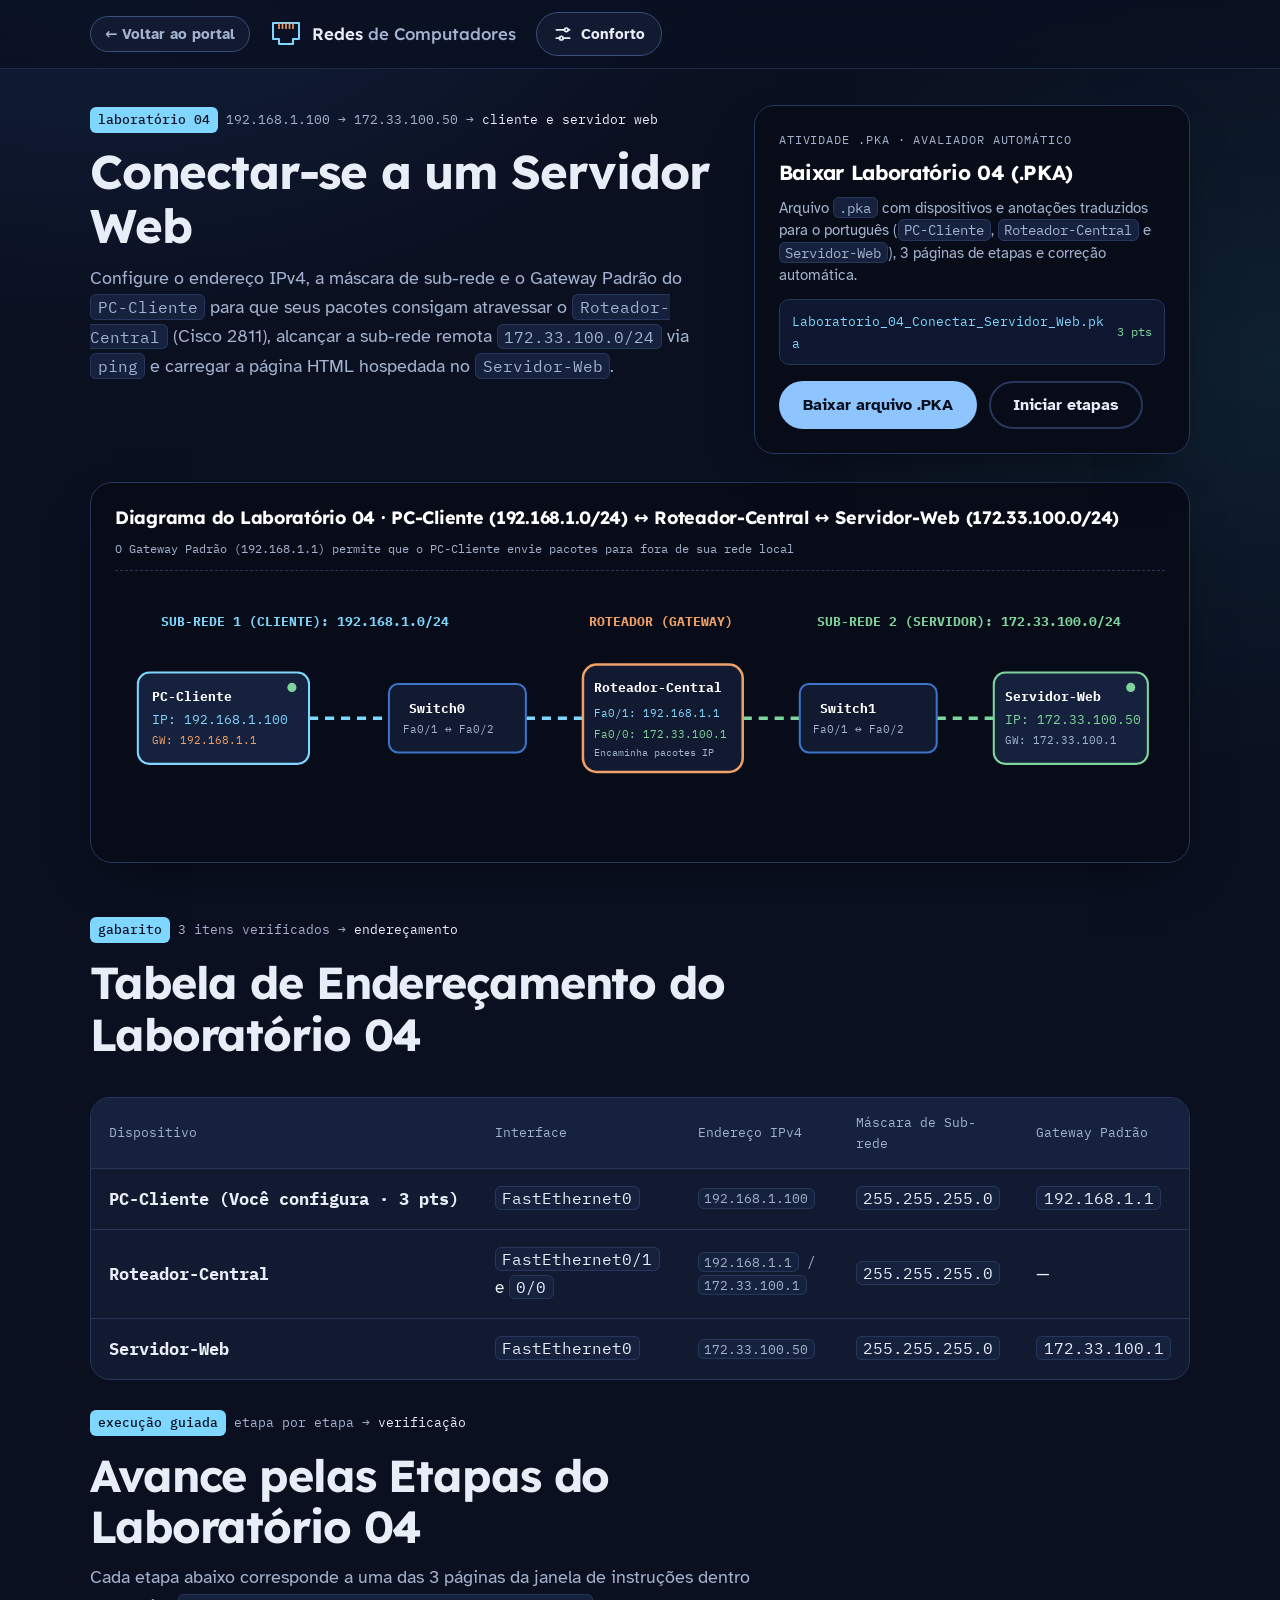
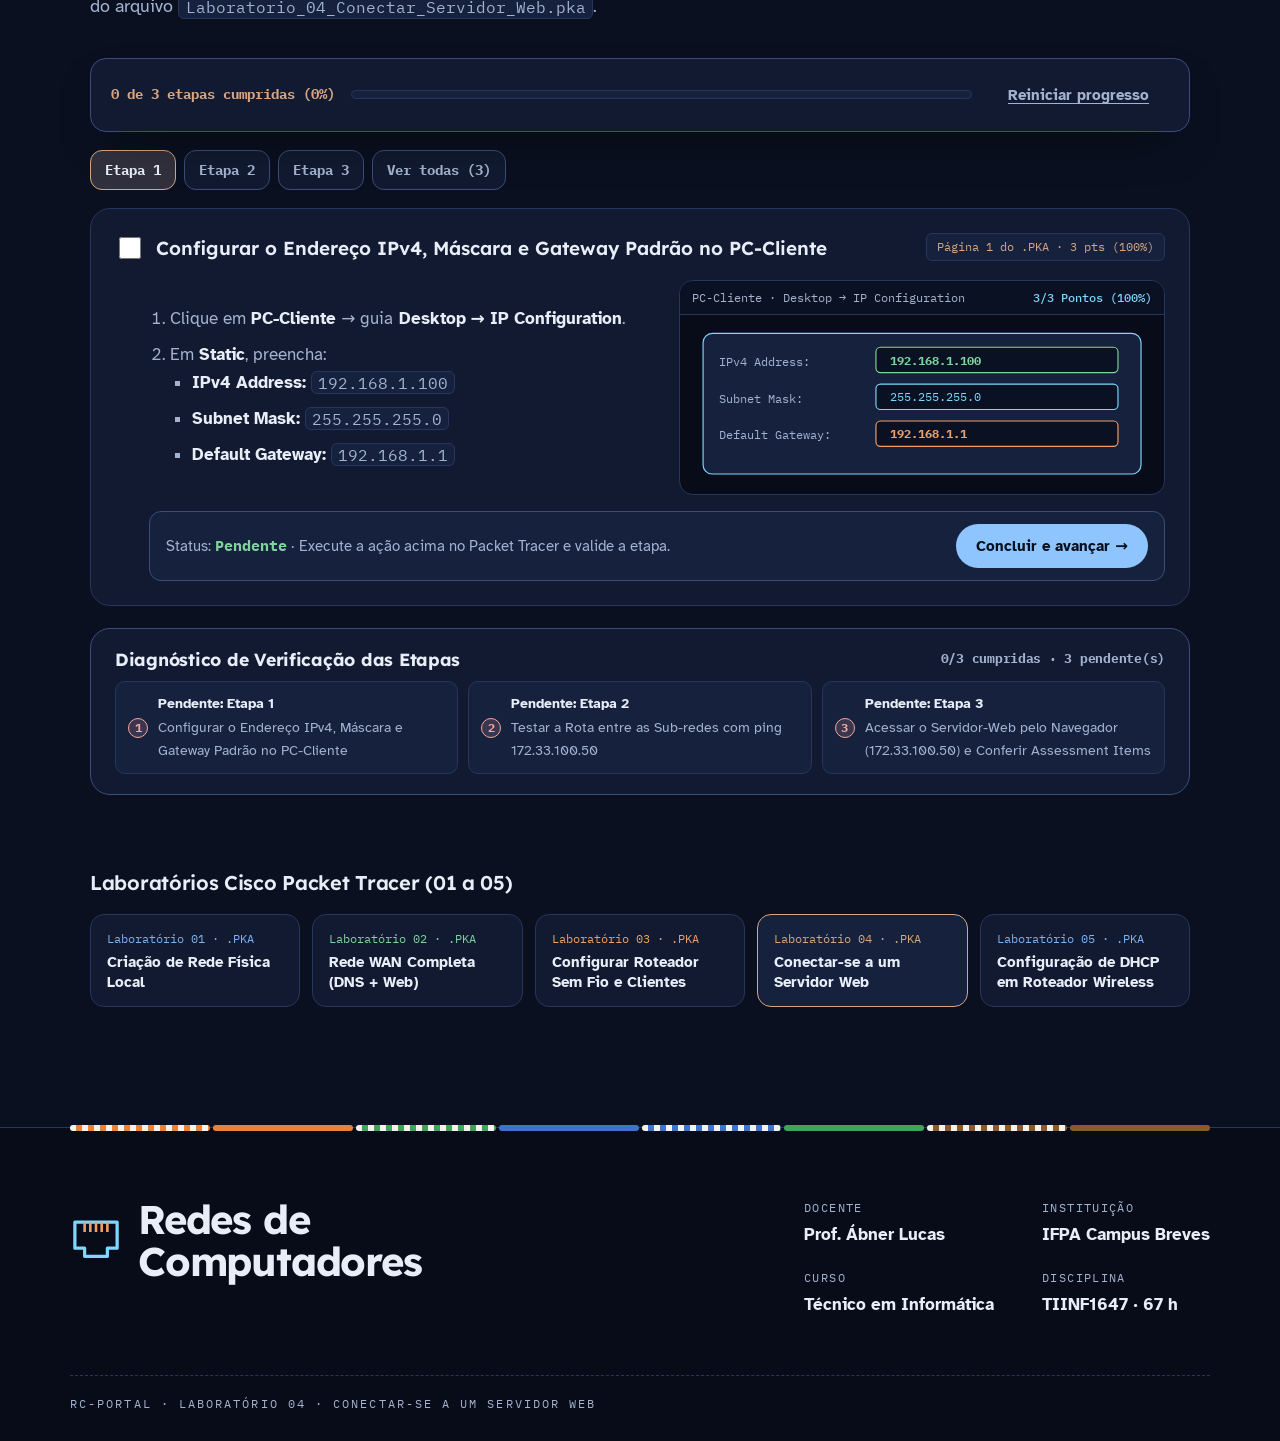
==== commit f62a922b: "Padroniza Laboratorios 01 a 05 em PT-BR com navegacao passo a passo e arquivos PKA multi-paginas" ====
--- a/labs/conectar-servidor-web.html
+++ b/labs/conectar-servidor-web.html
@@ -3,8 +3,8 @@
 <head>
     <meta charset="UTF-8">
     <meta name="viewport" content="width=device-width, initial-scale=1.0">
-    <title>Lab 02 · Conectar-se a um Servidor Web · Redes de Computadores</title>
-    <meta name="description" content="Laboratório guiado (.pka) no Cisco Packet Tracer: configuração de cliente IPv4, gateway padrão, teste ICMP (ping) e requisição HTTP a um servidor Web remoto.">
+    <title>Laboratório 04 · Conectar-se a um Servidor Web · Redes de Computadores</title>
+    <meta name="description" content="Laboratório 04 (.pka) no Cisco Packet Tracer: configuração do PC-Cliente (192.168.1.100), Roteador-Central e conexão HTTP ao Servidor-Web (172.33.100.50).">
     <meta name="theme-color" content="#0a1020">
     <link rel="icon" href="data:image/svg+xml,%3Csvg xmlns='http://www.w3.org/2000/svg' viewBox='0 0 32 32'%3E%3Crect width='32' height='32' rx='7' fill='%231b2230'/%3E%3Cpath d='M8 11h16v11h-4v3h-8v-3H8z' fill='none' stroke='%2384aee0' stroke-width='2.2' stroke-linejoin='round'/%3E%3Cpath d='M12 11v4M15 11v4M18 11v4M21 11v4' stroke='%23e69a64' stroke-width='1.6'/%3E%3C/svg%3E">
     <script>
@@ -23,7 +23,7 @@
     <link rel="preconnect" href="https://fonts.googleapis.com">
     <link rel="preconnect" href="https://fonts.gstatic.com" crossorigin>
     <link href="https://fonts.googleapis.com/css2?family=Atkinson+Hyperlegible:ital,wght@0,400;0,700;1,400&family=IBM+Plex+Mono:wght@400;500&family=Lexend:wght@500;600;700&display=swap" rel="stylesheet">
-    <link rel="stylesheet" href="../style.css?v=2026.11.23i">
+    <link rel="stylesheet" href="../style.css?v=2026.11.23j">
 </head>
 <body class="pagina-lab" data-par="marrom">
     <a class="pular" href="#conteudo">Pular para o conteúdo</a>
@@ -66,18 +66,18 @@
         <section class="lab-hero">
             <div class="lab-hero-grade">
                 <div>
-                    <p class="etiqueta"><span class="etiqueta-salto">lab 02 · .pka</span><span class="etiqueta-ip">192.168.1.100 → 172.33.100.50</span><span class="etiqueta-nome">cliente e servidor web</span></p>
+                    <p class="etiqueta"><span class="etiqueta-salto">laboratório 04</span><span class="etiqueta-ip">192.168.1.100 → 172.33.100.50</span><span class="etiqueta-nome">cliente e servidor web</span></p>
                     <h1 class="titulo-secao">Conectar-se a um Servidor Web</h1>
-                    <p class="secao-intro">Configure o endereço IPv4, a máscara de sub-rede e o Gateway Padrão do computador cliente (<code>PC0</code>) para que seus pacotes consigam atravessar o roteador Cisco 2811, alcançar a sub-rede remota <code>172.33.100.0/24</code> via <code>ping</code> e carregar a página HTML hospedada no Servidor Web.</p>
+                    <p class="secao-intro">Configure o endereço IPv4, a máscara de sub-rede e o Gateway Padrão do <code>PC-Cliente</code> para que seus pacotes consigam atravessar o <code>Roteador-Central</code> (Cisco 2811), alcançar a sub-rede remota <code>172.33.100.0/24</code> via <code>ping</code> e carregar a página HTML hospedada no <code>Servidor-Web</code>.</p>
                 </div>
 
                 <aside class="cartao-download" aria-label="Download do laboratório Packet Tracer">
-                    <h2>Baixar Laboratório Guiado (.PKA)</h2>
-                    <p>Reescrito com avaliação automática (3 pontos): valida a configuração de IP, máscara e gateway do <code>PC0</code> e exibe a página do Servidor Web traduzida para o português.</p>
-                    <div class="arquivo-nome">Lab_02_Conectar_Servidor_Web.pka <span>3 pts</span></div>
+                    <h2>Baixar Laboratório 04 (.PKA)</h2>
+                    <p>Arquivo <code>.pka</code> com dispositivos e anotações traduzidos para o português (<code>PC-Cliente</code>, <code>Roteador-Central</code> e <code>Servidor-Web</code>), 3 páginas de etapas e correção automática.</p>
+                    <div class="arquivo-nome">Laboratorio_04_Conectar_Servidor_Web.pka <span>3 pts</span></div>
                     <div class="botoes">
-                        <a class="botao botao-cheio" href="./arquivos/Lab_02_Conectar_Servidor_Web.pka" download>Baixar arquivo .PKA</a>
-                        <a class="botao botao-linha" href="#roteiro">Ver etapas visuais</a>
+                        <a class="botao botao-cheio" href="./arquivos/Laboratorio_04_Conectar_Servidor_Web.pka" download>Baixar arquivo .PKA</a>
+                        <a class="botao botao-linha" href="#roteiro">Iniciar etapas</a>
                     </div>
                 </aside>
             </div>
@@ -85,10 +85,10 @@
             <!-- DIAGRAMA PRINCIPAL ANIMADO -->
             <div class="diagrama-caixa">
                 <div class="diagrama-cabeca">
-                    <h3>Rota dos Pacotes · Sub-rede Local (192.168.1.0/24) ↔ Roteador 2811 ↔ Servidor Web (172.33.100.0/24)</h3>
-                    <span>O Gateway Padrão (192.168.1.1) permite que o PC0 envie pacotes para fora de sua rede local</span>
+                    <h3>Diagrama do Laboratório 04 · PC-Cliente (192.168.1.0/24) ↔ Roteador-Central ↔ Servidor-Web (172.33.100.0/24)</h3>
+                    <span>O Gateway Padrão (192.168.1.1) permite que o PC-Cliente envie pacotes para fora de sua rede local</span>
                 </div>
-                <svg class="diagrama-svg" viewBox="0 0 920 220" role="img" aria-label="Diagrama animado mostrando PC0 (192.168.1.100) ligado ao Switch0, que se liga à interface Fa0/1 (192.168.1.1) do Router0 (Cisco 2811), saindo pela Fa0/0 (172.33.100.1) para o Switch1 até o LearnIP Web Server (172.33.100.50)">
+                <svg class="diagrama-svg" viewBox="0 0 920 220" role="img" aria-label="Diagrama animado mostrando PC-Cliente (192.168.1.100) ligado ao Switch0, que se liga à interface Fa0/1 (192.168.1.1) do Roteador-Central, saindo pela Fa0/0 (172.33.100.1) para o Switch1 até o Servidor-Web (172.33.100.50)">
                     <g stroke="#7fd6ff" stroke-width="3" class="cabo-animado">
                         <line x1="170" y1="115" x2="240" y2="115"/>
                         <line x1="360" y1="115" x2="410" y2="115"/>
@@ -102,7 +102,7 @@
                         <text x="40" y="34" fill="#7fd6ff" font-weight="700">SUB-REDE 1 (CLIENTE): 192.168.1.0/24</text>
                         <rect x="20" y="75" width="150" height="80" rx="10" fill="#16213d" stroke="#7fd6ff" stroke-width="1.8"/>
                         <circle cx="155" cy="88" r="4" fill="#7fd39c" class="led-ativo"/>
-                        <text x="32" y="100" font-weight="700" fill="#fff">PC0 (Cliente Web)</text>
+                        <text x="32" y="100" font-weight="700" fill="#fff">PC-Cliente</text>
                         <text x="32" y="120" fill="#7fd6ff">IP: 192.168.1.100</text>
                         <text x="32" y="138" font-size="9.5" fill="#f0a067">GW: 192.168.1.1</text>
 
@@ -112,10 +112,10 @@
 
                         <text x="415" y="34" fill="#f0a067" font-weight="700">ROTEADOR (GATEWAY)</text>
                         <rect x="410" y="68" width="140" height="94" rx="12" fill="#111a30" stroke="#f0a067" stroke-width="2.2"/>
-                        <text x="424" y="92" font-weight="700" fill="#fff">Router0 (2811)</text>
+                        <text x="420" y="92" font-weight="700" fill="#fff">Roteador-Central</text>
                         <text x="420" y="114" font-size="9.5" fill="#7fd6ff">Fa0/1: 192.168.1.1</text>
                         <text x="420" y="132" font-size="9.5" fill="#7fd39c">Fa0/0: 172.33.100.1</text>
-                        <text x="420" y="148" font-size="9" fill="#a3b3cf">Encaminha entre redes</text>
+                        <text x="420" y="148" font-size="9" fill="#a3b3cf">Encaminha pacotes IP</text>
 
                         <text x="615" y="34" fill="#7fd39c" font-weight="700">SUB-REDE 2 (SERVIDOR): 172.33.100.0/24</text>
                         <rect x="600" y="85" width="120" height="60" rx="8" fill="#111a30" stroke="#3b74c9" stroke-width="1.8"/>
@@ -124,7 +124,7 @@
 
                         <rect x="770" y="75" width="135" height="80" rx="10" fill="#16213d" stroke="#7fd39c" stroke-width="1.8"/>
                         <circle cx="890" cy="88" r="4" fill="#7fd39c" class="led-ativo"/>
-                        <text x="780" y="100" font-weight="700" fill="#fff">Servidor Web</text>
+                        <text x="780" y="100" font-weight="700" fill="#fff">Servidor-Web</text>
                         <text x="780" y="120" fill="#7fd39c">IP: 172.33.100.50</text>
                         <text x="780" y="138" font-size="9.5" fill="#a3b3cf">GW: 172.33.100.1</text>
                     </g>
@@ -136,8 +136,7 @@
         <section class="secao">
             <div class="secao-cabeca">
                 <p class="etiqueta"><span class="etiqueta-salto">gabarito</span><span class="etiqueta-ip">3 itens verificados</span><span class="etiqueta-nome">endereçamento</span></p>
-                <h2 class="titulo-secao">Tabela de Endereçamento da Topologia</h2>
-                <p class="secao-intro">O roteador e o servidor Web já estão operacionais. Você configurará os 3 parâmetros de rede do cliente <code>PC0</code>:</p>
+                <h2 class="titulo-secao">Tabela de Endereçamento do Laboratório 04</h2>
             </div>
 
             <div class="tabela-envoltorio">
@@ -153,28 +152,21 @@
                     </thead>
                     <tbody>
                         <tr>
-                            <td><b>PC0 (Você configura · 3 pts)</b></td>
+                            <td><b>PC-Cliente (Você configura · 3 pts)</b></td>
                             <td><code>FastEthernet0</code></td>
                             <td><code>192.168.1.100</code></td>
                             <td><code>255.255.255.0</code></td>
                             <td><code>192.168.1.1</code></td>
                         </tr>
                         <tr>
-                            <td><b>Router0</b></td>
-                            <td><code>FastEthernet0/1</code> (LAN 1)</td>
-                            <td><code>192.168.1.1</code></td>
+                            <td><b>Roteador-Central</b></td>
+                            <td><code>FastEthernet0/1</code> e <code>0/0</code></td>
+                            <td><code>192.168.1.1</code> / <code>172.33.100.1</code></td>
                             <td><code>255.255.255.0</code></td>
                             <td>—</td>
                         </tr>
                         <tr>
-                            <td><b>Router0</b></td>
-                            <td><code>FastEthernet0/0</code> (LAN 2)</td>
-                            <td><code>172.33.100.1</code></td>
-                            <td><code>255.255.255.0</code></td>
-                            <td>—</td>
-                        </tr>
-                        <tr>
-                            <td><b>LearnIP Web Server</b></td>
+                            <td><b>Servidor-Web</b></td>
                             <td><code>FastEthernet0</code></td>
                             <td><code>172.33.100.50</code></td>
                             <td><code>255.255.255.0</code></td>
@@ -185,22 +177,22 @@
             </div>
         </section>
 
-        <!-- ROTEIRO VISUAL COM ILUSTRAÇÕES DE CADA ETAPA -->
-        <section class="secao" id="roteiro" data-roteiro="lab-02">
+        <!-- ROTEIRO PASSO A PASSO NAVEGÁVEL -->
+        <section class="secao" id="roteiro" data-roteiro="laboratorio-04">
             <div class="secao-cabeca">
-                <p class="etiqueta"><span class="etiqueta-salto">passo a passo</span><span class="etiqueta-ip">orientação visual</span><span class="etiqueta-nome">roteiro guiado</span></p>
-                <h2 class="titulo-secao">Etapas Visuais do Laboratório</h2>
-                <p class="secao-intro">Abra o arquivo <code>Lab_02_Conectar_Servidor_Web.pka</code> no Cisco Packet Tracer e realize as 3 etapas abaixo.</p>
+                <p class="etiqueta"><span class="etiqueta-salto">execução guiada</span><span class="etiqueta-ip">etapa por etapa</span><span class="etiqueta-nome">verificação</span></p>
+                <h2 class="titulo-secao">Avance pelas Etapas do Laboratório 04</h2>
+                <p class="secao-intro">Cada etapa abaixo corresponde a uma das 3 páginas da janela de instruções dentro do arquivo <code>Laboratorio_04_Conectar_Servidor_Web.pka</code>.</p>
             </div>
 
             <div class="progresso-barra-env" aria-live="polite">
                 <div class="progresso-info">
-                    <span id="lab-progresso-texto">0 de 3 etapas concluídas (0%)</span>
+                    <span id="lab-progresso-texto">0 de 3 etapas cumpridas (0%)</span>
                 </div>
                 <div class="progresso-trilho">
                     <div class="progresso-preenchimento" id="lab-progresso-barra"></div>
                 </div>
-                <button type="button" class="botao botao-texto botao-peq" id="lab-progresso-limpar">Desmarcar tudo</button>
+                <button type="button" class="botao botao-texto botao-peq" id="lab-progresso-limpar">Reiniciar progresso</button>
             </div>
 
             <ol class="roteiro-lista">
@@ -209,37 +201,34 @@
                     <div class="etapa-cabeca">
                         <label class="etapa-check">
                             <input type="checkbox" data-etapa="1">
-                            <span>Configurar o Endereço IPv4, Máscara e Gateway Padrão no PC0</span>
+                            <span>Configurar o Endereço IPv4, Máscara e Gateway Padrão no PC-Cliente</span>
                         </label>
-                        <span class="etapa-num">Etapa 01 · 3 pts (100%)</span>
+                        <span class="etapa-num">Página 1 do .PKA · 3 pts (100%)</span>
                     </div>
                     <div class="etapa-grade">
                         <div class="etapa-corpo">
                             <ol>
-                                <li>Clique no computador <b>PC0</b> → selecione a guia <b>Desktop</b> → clique em <b>IP Configuration</b>.</li>
-                                <li>Com a opção <b>Static</b> marcada, preencha:
+                                <li>Clique em <b>PC-Cliente</b> → guia <b>Desktop → IP Configuration</b>.</li>
+                                <li>Em <b>Static</b>, preencha:
                                     <ul>
                                         <li><b>IPv4 Address:</b> <code>192.168.1.100</code></li>
                                         <li><b>Subnet Mask:</b> <code>255.255.255.0</code></li>
                                         <li><b>Default Gateway:</b> <code>192.168.1.1</code></li>
                                     </ul>
                                 </li>
-                                <li>Assim que preencher os 3 campos, o avaliador do Packet Tracer marcará <b>100% (3/3 pontos)</b>!</li>
                             </ol>
                         </div>
                         <div class="etapa-tela" aria-hidden="true">
-                            <div class="etapa-tela-barra"><span>PC0 · Desktop → IP Configuration</span><b>Completion: 100%</b></div>
+                            <div class="etapa-tela-barra"><span>PC-Cliente · Desktop → IP Configuration</span><b>3/3 Pontos (100%)</b></div>
                             <svg viewBox="0 0 420 155">
                                 <g font-family="IBM Plex Mono, monospace" font-size="10.5" fill="#e8eef8">
                                     <rect x="20" y="16" width="380" height="122" rx="8" fill="#16213d" stroke="#7fd6ff"/>
                                     <text x="34" y="44" fill="#a3b3cf">IPv4 Address:</text>
                                     <rect x="170" y="28" width="210" height="22" rx="4" fill="#0a1122" stroke="#7fd39c"/>
                                     <text x="182" y="43" fill="#7fd39c" font-weight="700">192.168.1.100</text>
-
                                     <text x="34" y="76" fill="#a3b3cf">Subnet Mask:</text>
                                     <rect x="170" y="60" width="210" height="22" rx="4" fill="#0a1122" stroke="#7fd6ff"/>
                                     <text x="182" y="75" fill="#7fd6ff">255.255.255.0</text>
-
                                     <text x="34" y="108" fill="#a3b3cf">Default Gateway:</text>
                                     <rect x="170" y="92" width="210" height="22" rx="4" fill="#0a1122" stroke="#f0a067"/>
                                     <text x="182" y="107" fill="#f0a067" font-weight="700">192.168.1.1</text>
@@ -254,20 +243,20 @@
                     <div class="etapa-cabeca">
                         <label class="etapa-check">
                             <input type="checkbox" data-etapa="2">
-                            <span>Verificar a conectividade entre as sub-redes com ping 172.33.100.50</span>
+                            <span>Testar a Rota entre as Sub-redes com ping 172.33.100.50</span>
                         </label>
-                        <span class="etapa-num">Etapa 02 · Teste ICMP</span>
+                        <span class="etapa-num">Página 2 do .PKA · Teste ICMP</span>
                     </div>
                     <div class="etapa-grade">
                         <div class="etapa-corpo">
                             <ol>
-                                <li>Feche a janela de IP e clique em <b>Command Prompt</b> (Prompt de Comando) no <b>PC0</b>.</li>
+                                <li>Feche a janela de IP e abra o <b>Command Prompt</b> no <b>PC-Cliente</b>.</li>
                                 <li>Digite <code>ping 172.33.100.50</code> e pressione <code>Enter</code>.</li>
-                                <li>Observe que as respostas chegam com <code>TTL=127</code> (o pacote sai do PC0 com TTL=128 e perde 1 unidade ao passar pelo <code>Router0</code>).</li>
+                                <li>Confirme o recebimento das respostas com <code>TTL=127</code> vindas do <b>Servidor-Web</b>.</li>
                             </ol>
                         </div>
                         <div class="etapa-tela" aria-hidden="true">
-                            <div class="etapa-tela-barra"><span>PC0 · Command Prompt</span><b>ICMP Echo Reply</b></div>
+                            <div class="etapa-tela-barra"><span>PC-Cliente · Command Prompt</span><b>ICMP Echo Reply</b></div>
                             <svg viewBox="0 0 420 155">
                                 <g font-family="IBM Plex Mono, monospace" font-size="10" fill="#e8eef8">
                                     <rect x="18" y="16" width="384" height="122" rx="8" fill="#050912" stroke="#26365c"/>
@@ -287,20 +276,20 @@
                     <div class="etapa-cabeca">
                         <label class="etapa-check">
                             <input type="checkbox" data-etapa="3">
-                            <span>Acessar o Servidor Web pelo Navegador (http://172.33.100.50)</span>
+                            <span>Acessar o Servidor-Web pelo Navegador (172.33.100.50) e Conferir Assessment Items</span>
                         </label>
-                        <span class="etapa-num">Etapa 03 · Teste HTTP</span>
+                        <span class="etapa-num">Página 3 do .PKA · Teste HTTP</span>
                     </div>
                     <div class="etapa-grade">
                         <div class="etapa-corpo">
                             <ol>
-                                <li>Feche o Prompt de Comando e clique em <b>Web Browser</b> na guia <b>Desktop</b> do <b>PC0</b>.</li>
-                                <li>Digite <code>172.33.100.50</code> no campo <b>URL</b> e clique em <b>Go</b>.</li>
-                                <li>Veja a página em português ser carregada diretamente do servidor remoto!</li>
+                                <li>Abra o <b>Web Browser</b> na guia <b>Desktop</b> do <b>PC-Cliente</b>.</li>
+                                <li>Digite <code>172.33.100.50</code> na barra de <b>URL</b> e clique em <b>Go</b>.</li>
+                                <li>Clique em <b>Check Results → Assessment Items</b> na janela da atividade para conferir os 3 itens verdes cumpridos!</li>
                             </ol>
                         </div>
                         <div class="etapa-tela" aria-hidden="true">
-                            <div class="etapa-tela-barra"><span>PC0 · Web Browser</span><b>http://172.33.100.50</b></div>
+                            <div class="etapa-tela-barra"><span>PC-Cliente · Web Browser</span><b>3/3 Cumpridos (100%)</b></div>
                             <svg viewBox="0 0 420 155">
                                 <g font-family="IBM Plex Mono, monospace" font-size="10" fill="#e8eef8">
                                     <rect x="18" y="16" width="384" height="122" rx="8" fill="#16213d" stroke="#7fd39c"/>
@@ -309,10 +298,9 @@
                                     <text x="76" y="38" fill="#7fd6ff" font-weight="700">http://172.33.100.50</text>
                                     <rect x="344" y="23" width="44" height="22" rx="4" fill="#7fd39c"/>
                                     <text x="358" y="38" fill="#08101f" font-weight="700">Go</text>
-
                                     <rect x="30" y="54" width="358" height="72" rx="6" fill="#0a1122" stroke="#26365c"/>
                                     <text x="48" y="82" font-size="11.5" font-weight="700" fill="#7fd6ff">Bem-vindo ao Servidor Web de Redes - IFPA</text>
-                                    <text x="48" y="106" font-size="9" fill="#a3b3cf">Conexão estabelecida com sucesso via 172.33.100.50!</text>
+                                    <text x="48" y="106" font-size="9" fill="#7fd39c">✓ Conexão estabelecida via 172.33.100.50 (100%)</text>
                                 </g>
                             </svg>
                         </div>
@@ -323,26 +311,26 @@
 
         <!-- NAVEGAÇÃO ENTRE OS 5 LABORATÓRIOS -->
         <section class="secao">
-            <h3 class="subtitulo">Todos os Laboratórios Cisco Packet Tracer (.PKA)</h3>
+            <h3 class="subtitulo">Laboratórios Cisco Packet Tracer (01 a 05)</h3>
             <nav class="labs-nav-grid" aria-label="Navegação entre os laboratórios">
                 <a class="lab-nav-item" href="./rede-fisica-local.html" data-par="azul">
-                    <small>Prática 01 · .PKA</small>
+                    <small>Laboratório 01 · .PKA</small>
                     <b>Criação de Rede Física Local</b>
                 </a>
                 <a class="lab-nav-item" href="./rede-wan-dns-web.html" data-par="verde">
-                    <small>Prática 02 · .PKA</small>
+                    <small>Laboratório 02 · .PKA</small>
                     <b>Rede WAN Completa (DNS + Web)</b>
                 </a>
                 <a class="lab-nav-item" href="./roteador-sem-fio.html" data-par="laranja">
-                    <small>Lab 01 · .PKA</small>
+                    <small>Laboratório 03 · .PKA</small>
                     <b>Configurar Roteador Sem Fio e Clientes</b>
                 </a>
                 <a class="lab-nav-item" href="./conectar-servidor-web.html" aria-current="page" data-par="marrom">
-                    <small>Lab 02 · .PKA</small>
+                    <small>Laboratório 04 · .PKA</small>
                     <b>Conectar-se a um Servidor Web</b>
                 </a>
                 <a class="lab-nav-item" href="./configurar-dhcp-wireless.html" data-par="azul">
-                    <small>Lab 03 · .PKA</small>
+                    <small>Laboratório 05 · .PKA</small>
                     <b>Configuração de DHCP em Roteador Wireless</b>
                 </a>
             </nav>
@@ -369,10 +357,10 @@
                 <div><dt>Disciplina</dt><dd>TIINF1647 · 67 h</dd></div>
             </dl>
         </div>
-        <p class="rodape-serigrafia" aria-hidden="true">RC-PORTAL · LAB 02 · CONECTAR-SE A UM SERVIDOR WEB</p>
+        <p class="rodape-serigrafia" aria-hidden="true">RC-PORTAL · LABORATÓRIO 04 · CONECTAR-SE A UM SERVIDOR WEB</p>
     </footer>
 
-    <script src="../logica.js?v=2026.11.23i"></script>
-    <script src="../script.js?v=2026.11.23i"></script>
+    <script src="../logica.js?v=2026.11.23j"></script>
+    <script src="../script.js?v=2026.11.23j"></script>
 </body>
 </html>
--- a/style.css
+++ b/style.css
@@ -717,24 +717,46 @@
 .js:not([data-calmo="sim"]) .cabo-animado { stroke-dasharray: 8 6; animation: pulso-cabo 1.4s linear infinite; }
 .js:not([data-calmo="sim"]) .led-ativo { animation: pisca-led 2s ease-in-out infinite; }
 
-.progresso-barra-env { background: var(--cartao); border: 1px solid var(--linha-forte); border-radius: 16px; padding: 14px 20px; margin-bottom: 24px; display: flex; flex-wrap: wrap; align-items: center; justify-content: space-between; gap: 16px; position: sticky; top: 76px; z-index: 30; box-shadow: var(--sombra); }
+.progresso-barra-env { background: var(--cartao); border: 1px solid var(--linha-forte); border-radius: 16px; padding: 14px 20px; margin-bottom: 18px; display: flex; flex-wrap: wrap; align-items: center; justify-content: space-between; gap: 16px; position: sticky; top: 76px; z-index: 30; box-shadow: var(--sombra); }
 .progresso-info { display: flex; align-items: center; gap: 12px; font-weight: 700; }
 .progresso-info span { font-family: var(--fonte-mono); font-size: .88rem; color: var(--par, var(--fibra)); }
 .progresso-trilho { flex: 1; min-width: 180px; height: 9px; border-radius: 999px; background: var(--cartao-2); border: 1px solid var(--linha); overflow: hidden; }
 .progresso-preenchimento { height: 100%; width: 0%; background: linear-gradient(90deg, var(--par, var(--fibra)), var(--ok)); border-radius: 999px; transition: width .35s var(--easing); }
 
+/* Navegador passo a passo (1 etapa por vez ou visão completa) */
+.etapas-nav { display: flex; flex-wrap: wrap; gap: 8px; margin-bottom: 18px; align-items: center; }
+.etapa-pilula { display: inline-flex; align-items: center; gap: 8px; min-height: 40px; padding: 0 14px; border-radius: 12px; border: 1.5px solid var(--linha-forte); background: var(--cartao); color: var(--tinta-suave); font: 700 .88rem var(--fonte-mono); cursor: pointer; transition: border-color .2s, background .2s, color .2s; }
+.etapa-pilula:hover { color: var(--tinta); border-color: var(--tinta-suave); }
+.etapa-pilula[aria-selected="true"] { border-color: var(--par, var(--fibra)); background: color-mix(in srgb, var(--par, var(--fibra)) 16%, var(--cartao)); color: var(--tinta); }
+.etapa-pilula.feita { border-color: var(--ok); color: var(--ok); }
+.etapa-pilula.feita::before { content: '✓'; font-weight: 700; }
+
 .roteiro-lista { list-style: none; margin: 0; padding: 0; display: grid; gap: 20px; }
-.etapa-card { background: var(--cartao); border: 1px solid var(--linha); border-radius: var(--raio); padding: 24px; transition: border-color .25s, background .25s; }
-.etapa-card.concluida { border-color: color-mix(in srgb, var(--ok) 55%, var(--linha)); }
+.etapa-card { background: var(--cartao); border: 1.5px solid var(--linha); border-radius: var(--raio); padding: 24px; transition: border-color .25s, background .25s; }
+.etapa-card[hidden] { display: none !important; }
+.etapa-card.concluida { border-color: color-mix(in srgb, var(--ok) 65%, var(--linha)); }
 .etapa-cabeca { display: flex; align-items: flex-start; justify-content: space-between; gap: 16px; margin-bottom: 16px; }
 .etapa-check { display: flex; align-items: center; gap: 12px; cursor: pointer; font-family: var(--fonte-titulo); font-size: 1.18rem; font-weight: 600; }
 .etapa-check input { width: 22px; height: 22px; accent-color: var(--ok); cursor: pointer; flex: none; }
-.etapa-num { font-family: var(--fonte-mono); font-size: .76rem; padding: 3px 10px; border-radius: 6px; background: var(--cartao-2); color: var(--tinta-suave); border: 1px solid var(--linha); white-space: nowrap; }
-
-.etapa-grade { display: grid; grid-template-columns: minmax(0, 1.05fr) minmax(0, .95fr); gap: 24px; align-items: center; padding-left: 34px; }
+.etapa-num { font-family: var(--fonte-mono); font-size: .76rem; padding: 3px 10px; border-radius: 6px; background: var(--cartao-2); color: var(--par, var(--fibra)); border: 1px solid var(--linha); white-space: nowrap; }
+
+.etapa-grade { display: grid; grid-template-columns: minmax(0, 1.02fr) minmax(0, .98fr); gap: 24px; align-items: center; padding-left: 34px; }
 .etapa-corpo { display: grid; gap: 10px; color: var(--tinta-suave); }
 .etapa-corpo ol, .etapa-corpo ul { margin: 0; padding-left: 1.25em; display: grid; gap: 8px; }
 .etapa-corpo li b { color: var(--tinta); }
+
+.etapa-verificacao { margin-top: 16px; margin-left: 34px; padding: 12px 16px; border-radius: 12px; background: var(--cartao-2); border: 1px solid var(--linha-forte); display: flex; flex-wrap: wrap; align-items: center; justify-content: space-between; gap: 12px; font-size: .92rem; }
+.etapa-verificacao-txt { color: var(--tinta-suave); }
+.etapa-verificacao-txt b { color: var(--ok); font-family: var(--fonte-mono); }
+.etapa-acoes { display: flex; flex-wrap: wrap; gap: 10px; align-items: center; }
+
+.resumo-verificacao { margin-top: 22px; background: var(--cartao); border: 1.5px solid var(--linha-forte); border-radius: var(--raio); padding: 20px 24px; }
+.resumo-verificacao h3 { font-size: 1.1rem; margin-bottom: 12px; display: flex; align-items: center; justify-content: space-between; gap: 10px; }
+.resumo-itens { list-style: none; margin: 0; padding: 0; display: grid; grid-template-columns: repeat(auto-fit, minmax(230px, 1fr)); gap: 10px; }
+.resumo-item { display: flex; align-items: center; gap: 10px; padding: 10px 12px; border-radius: 10px; background: var(--cartao-2); border: 1px solid var(--linha); font-size: .9rem; color: var(--tinta-suave); }
+.resumo-item i { width: 20px; height: 20px; border-radius: 50%; display: grid; place-items: center; font: 700 .75rem var(--fonte-mono); background: rgba(242, 167, 160, .16); color: #f2a7a0; border: 1px solid #f2a7a0; flex: none; }
+.resumo-item.cumprido { border-color: color-mix(in srgb, var(--ok) 50%, var(--linha)); color: var(--tinta); }
+.resumo-item.cumprido i { background: rgba(127, 211, 156, .18); color: var(--ok); border-color: var(--ok); }
 
 .etapa-tela { background: var(--rack); border: 1px solid var(--rack-linha); border-radius: 14px; overflow: hidden; box-shadow: inset 0 1px 0 rgba(255,255,255,.05); }
 .etapa-tela-barra { display: flex; align-items: center; justify-content: space-between; gap: 8px; padding: 7px 12px; background: #0a1122; border-bottom: 1px solid var(--rack-linha); font-family: var(--fonte-mono); font-size: .72rem; color: var(--rack-suave); }
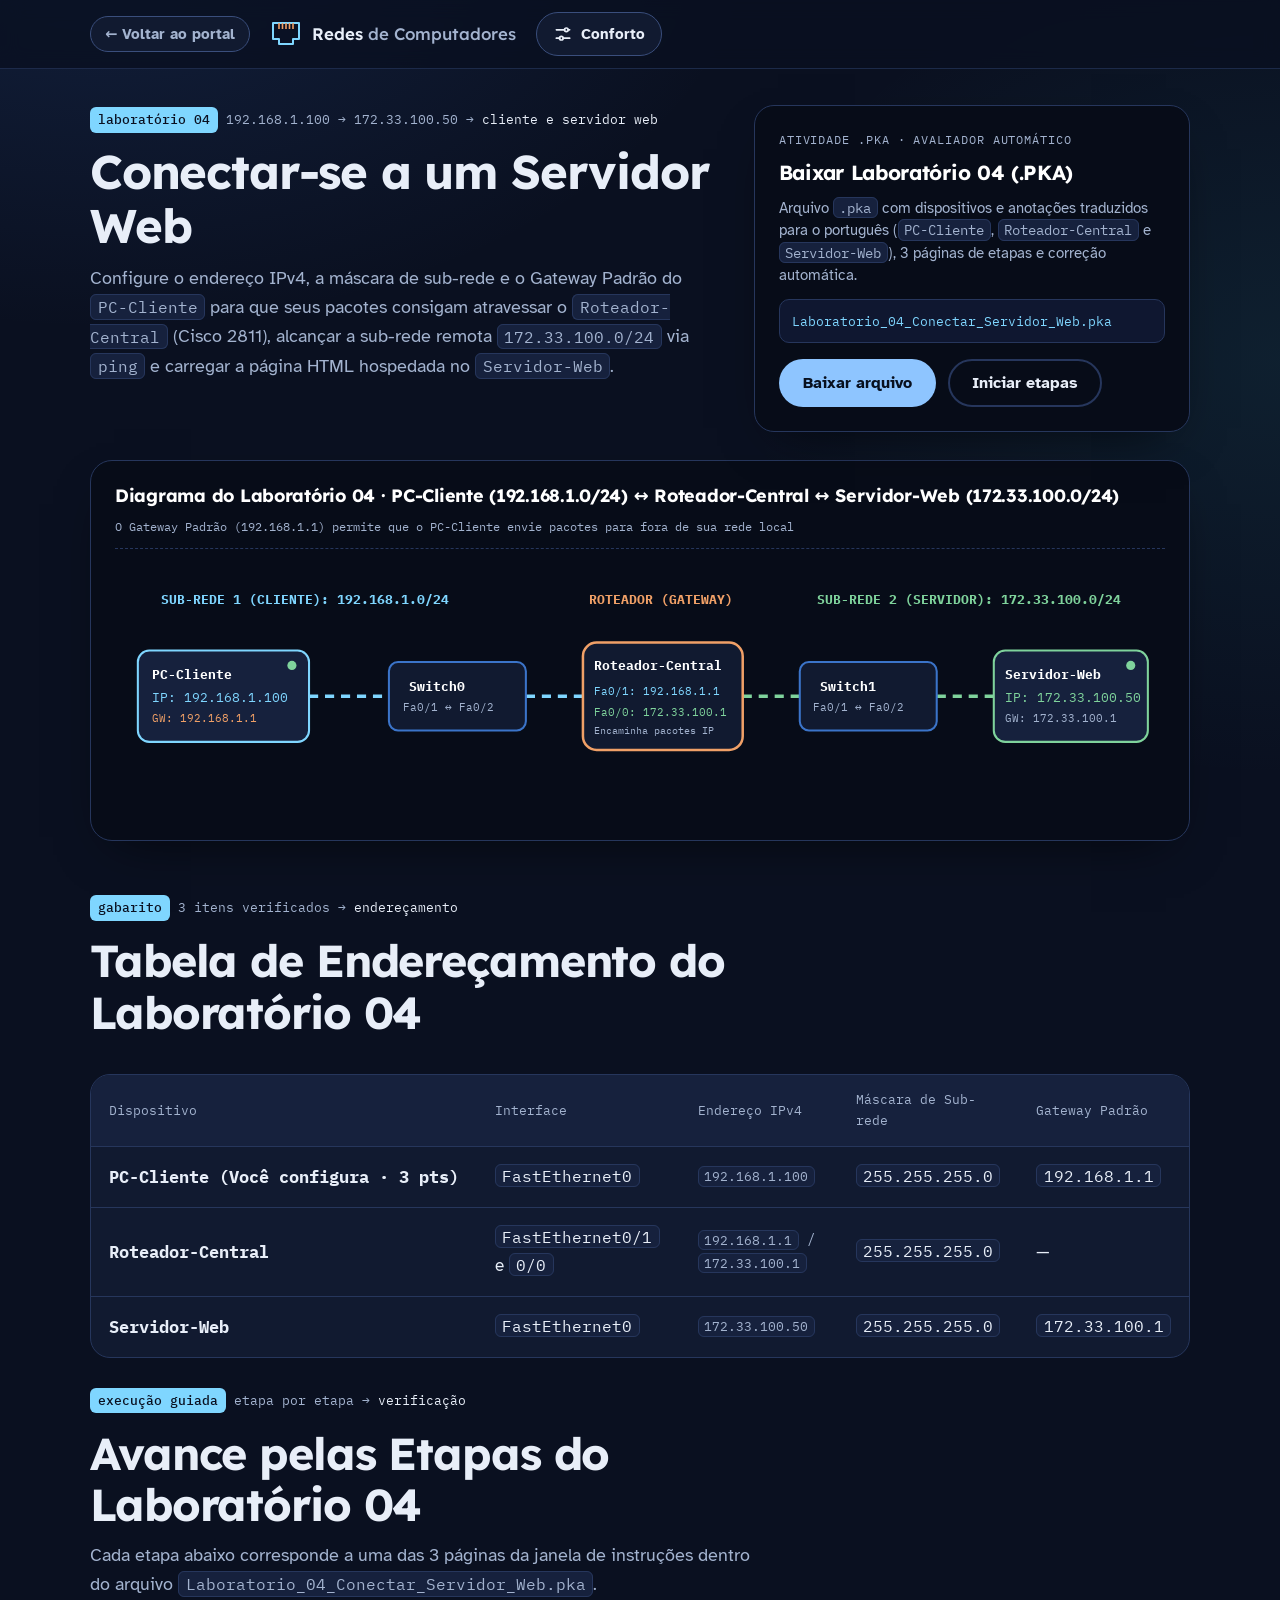
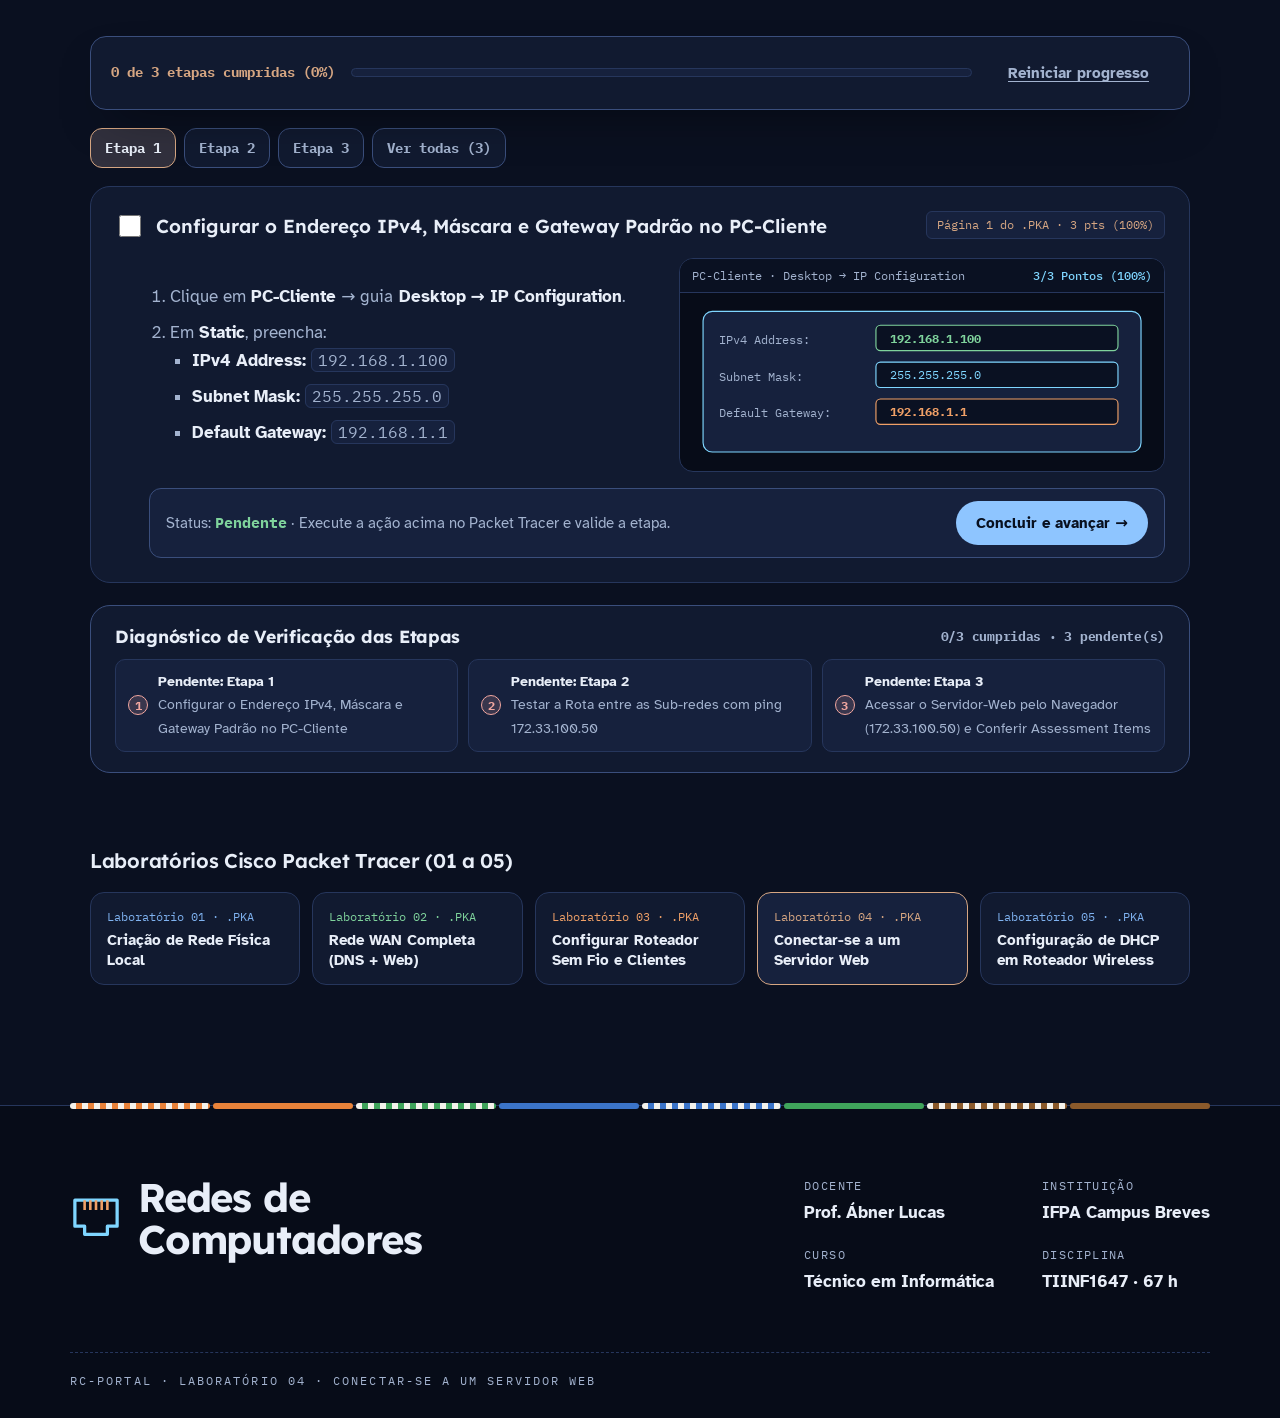
==== commit 734430a4: "Remove pontuacao pts do card de download e simplifica texto do botao para Baixar arquivo" ====
--- a/labs/conectar-servidor-web.html
+++ b/labs/conectar-servidor-web.html
@@ -74,9 +74,9 @@
                 <aside class="cartao-download" aria-label="Download do laboratório Packet Tracer">
                     <h2>Baixar Laboratório 04 (.PKA)</h2>
                     <p>Arquivo <code>.pka</code> com dispositivos e anotações traduzidos para o português (<code>PC-Cliente</code>, <code>Roteador-Central</code> e <code>Servidor-Web</code>), 3 páginas de etapas e correção automática.</p>
-                    <div class="arquivo-nome">Laboratorio_04_Conectar_Servidor_Web.pka <span>3 pts</span></div>
+                    <div class="arquivo-nome">Laboratorio_04_Conectar_Servidor_Web.pka</div>
                     <div class="botoes">
-                        <a class="botao botao-cheio" href="./arquivos/Laboratorio_04_Conectar_Servidor_Web.pka" download>Baixar arquivo .PKA</a>
+                        <a class="botao botao-cheio" href="./arquivos/Laboratorio_04_Conectar_Servidor_Web.pka" download>Baixar arquivo</a>
                         <a class="botao botao-linha" href="#roteiro">Iniciar etapas</a>
                     </div>
                 </aside>
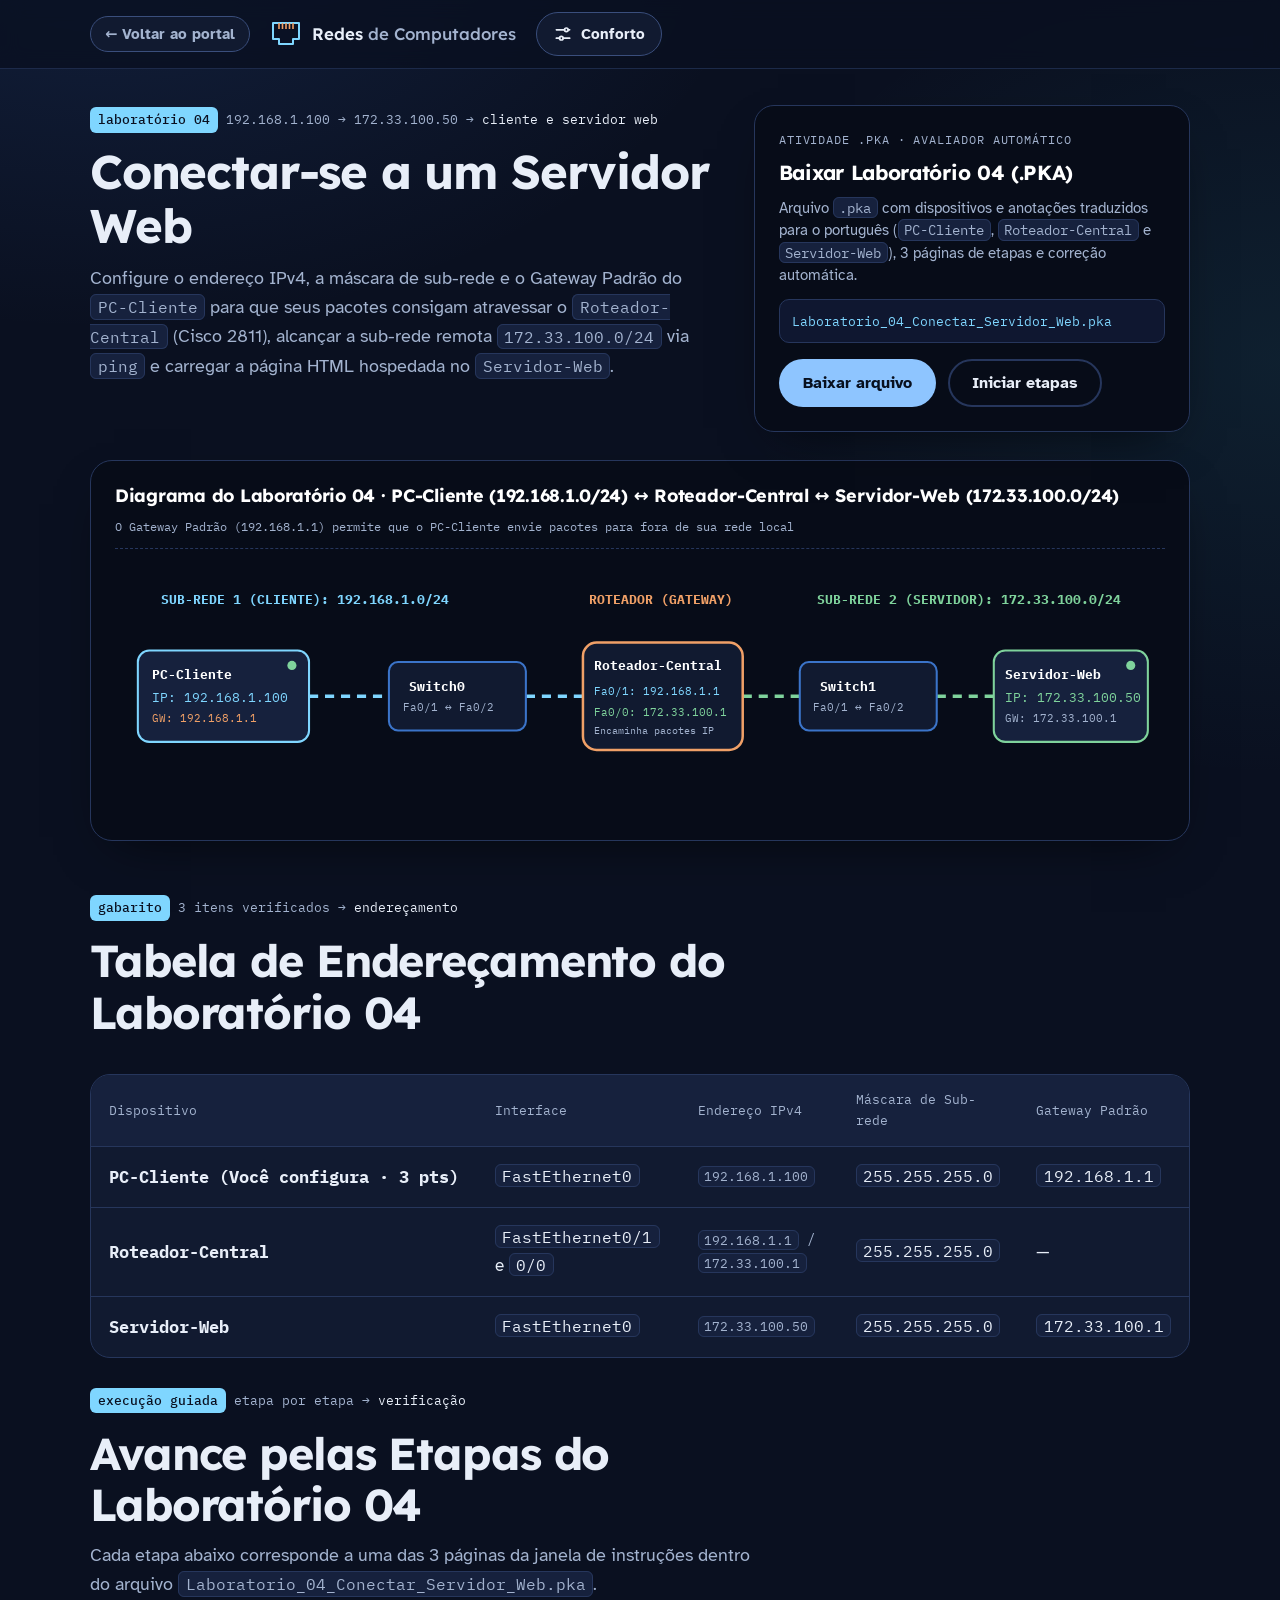
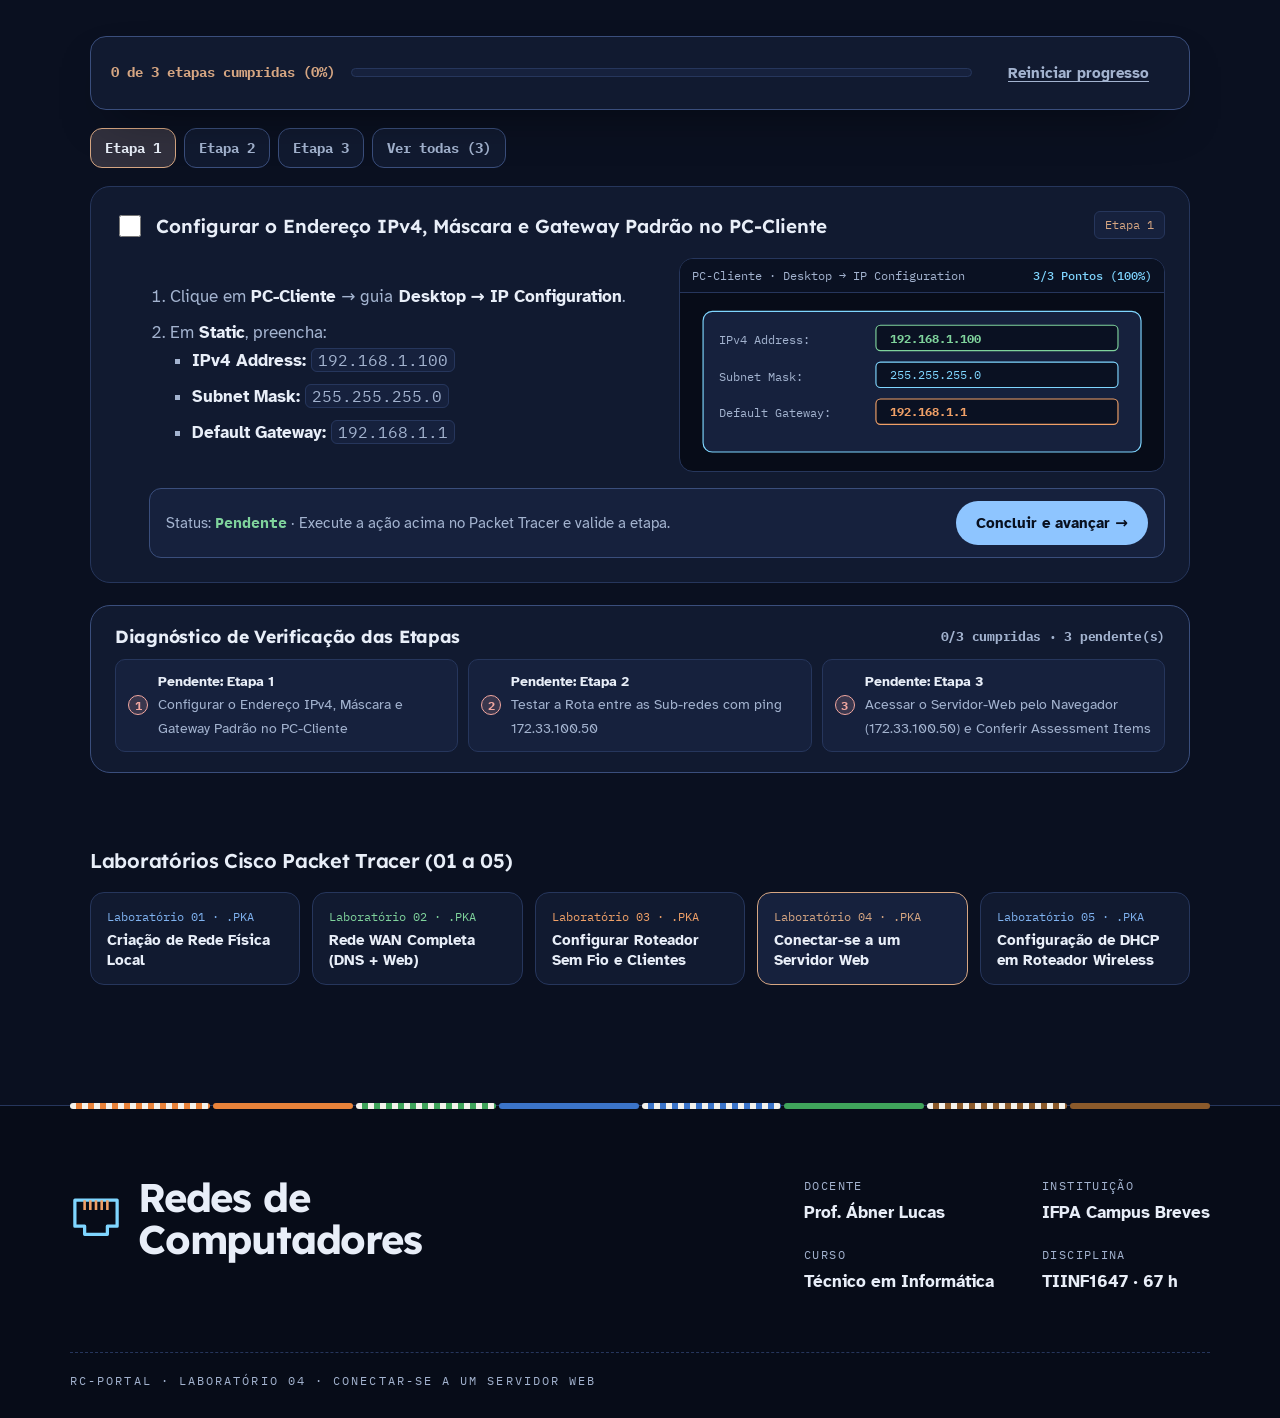
==== commit a86f180e: "Remove referencia a PKA e pts das etiquetas de etapas nos 5 laboratorios" ====
--- a/labs/conectar-servidor-web.html
+++ b/labs/conectar-servidor-web.html
@@ -203,7 +203,7 @@
                             <input type="checkbox" data-etapa="1">
                             <span>Configurar o Endereço IPv4, Máscara e Gateway Padrão no PC-Cliente</span>
                         </label>
-                        <span class="etapa-num">Página 1 do .PKA · 3 pts (100%)</span>
+                        <span class="etapa-num">Etapa 1</span>
                     </div>
                     <div class="etapa-grade">
                         <div class="etapa-corpo">
@@ -245,7 +245,7 @@
                             <input type="checkbox" data-etapa="2">
                             <span>Testar a Rota entre as Sub-redes com ping 172.33.100.50</span>
                         </label>
-                        <span class="etapa-num">Página 2 do .PKA · Teste ICMP</span>
+                        <span class="etapa-num">Etapa 2</span>
                     </div>
                     <div class="etapa-grade">
                         <div class="etapa-corpo">
@@ -278,7 +278,7 @@
                             <input type="checkbox" data-etapa="3">
                             <span>Acessar o Servidor-Web pelo Navegador (172.33.100.50) e Conferir Assessment Items</span>
                         </label>
-                        <span class="etapa-num">Página 3 do .PKA · Teste HTTP</span>
+                        <span class="etapa-num">Etapa 3</span>
                     </div>
                     <div class="etapa-grade">
                         <div class="etapa-corpo">
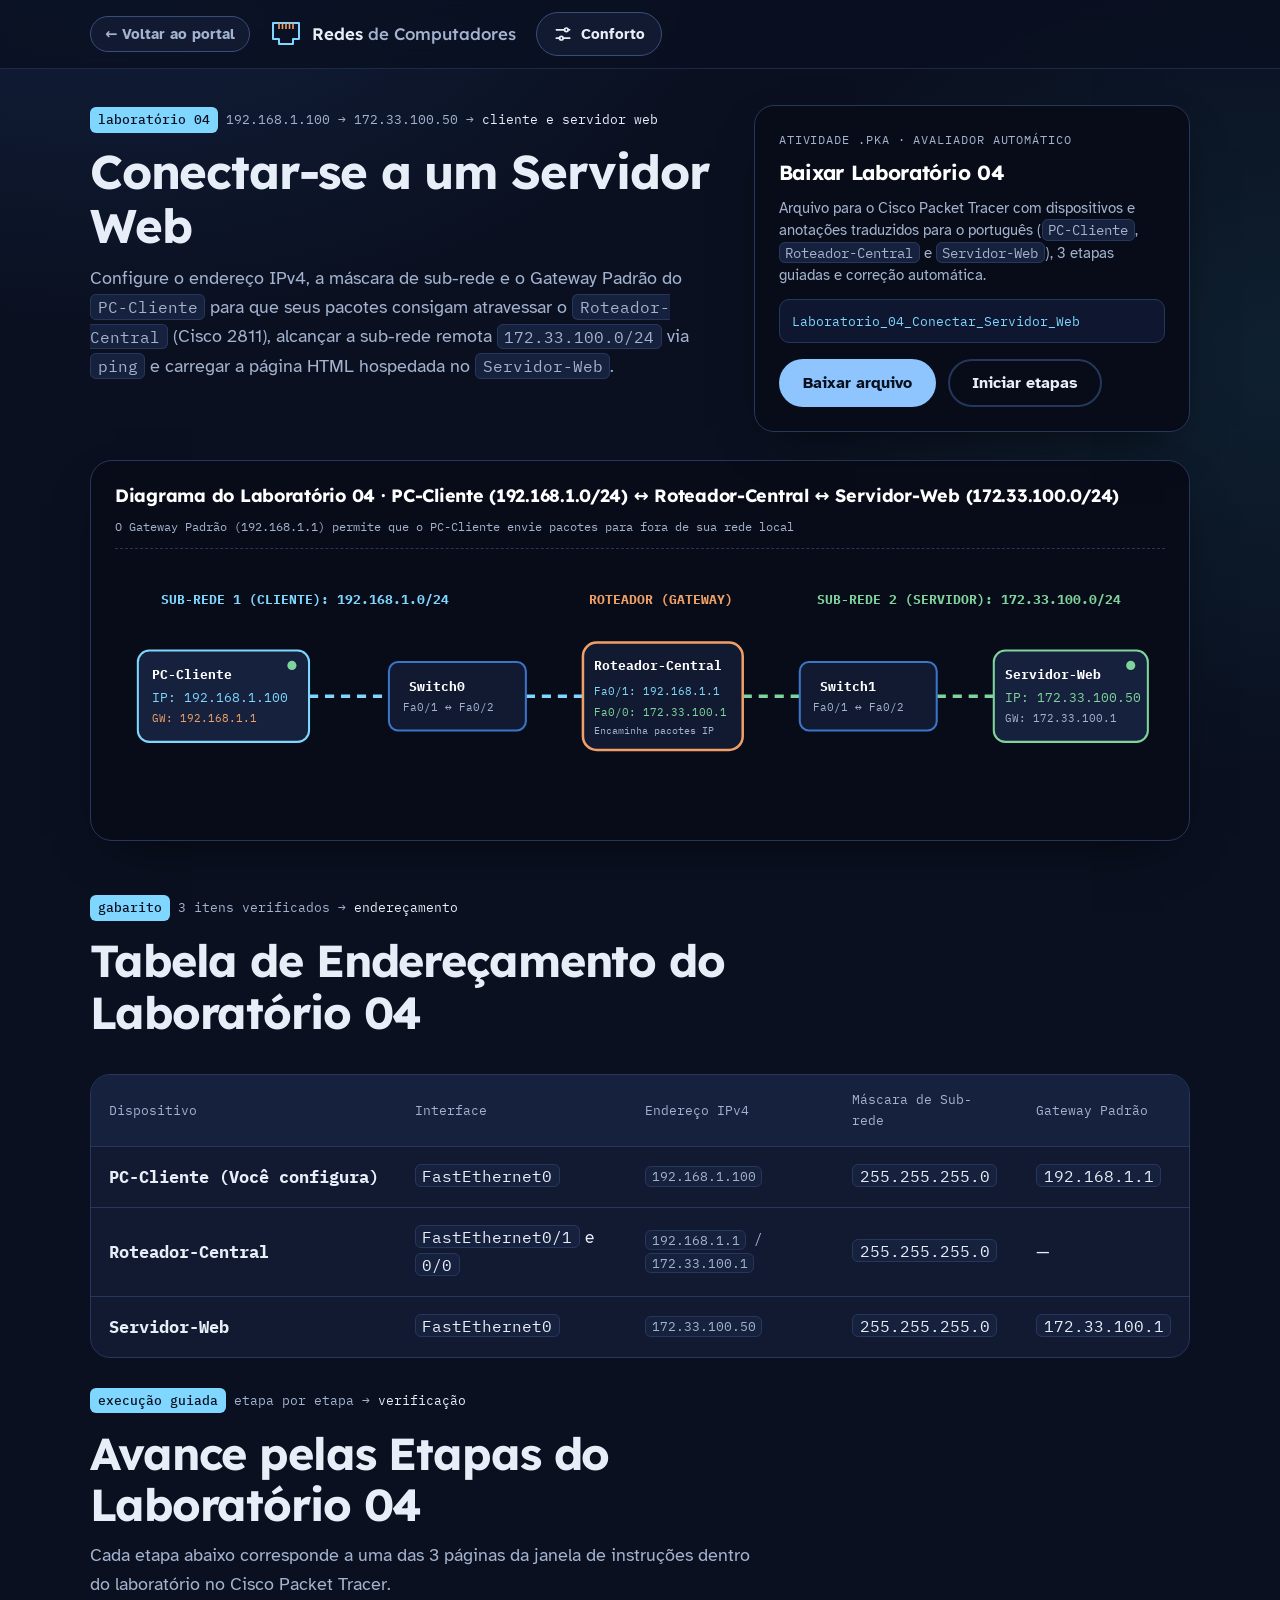
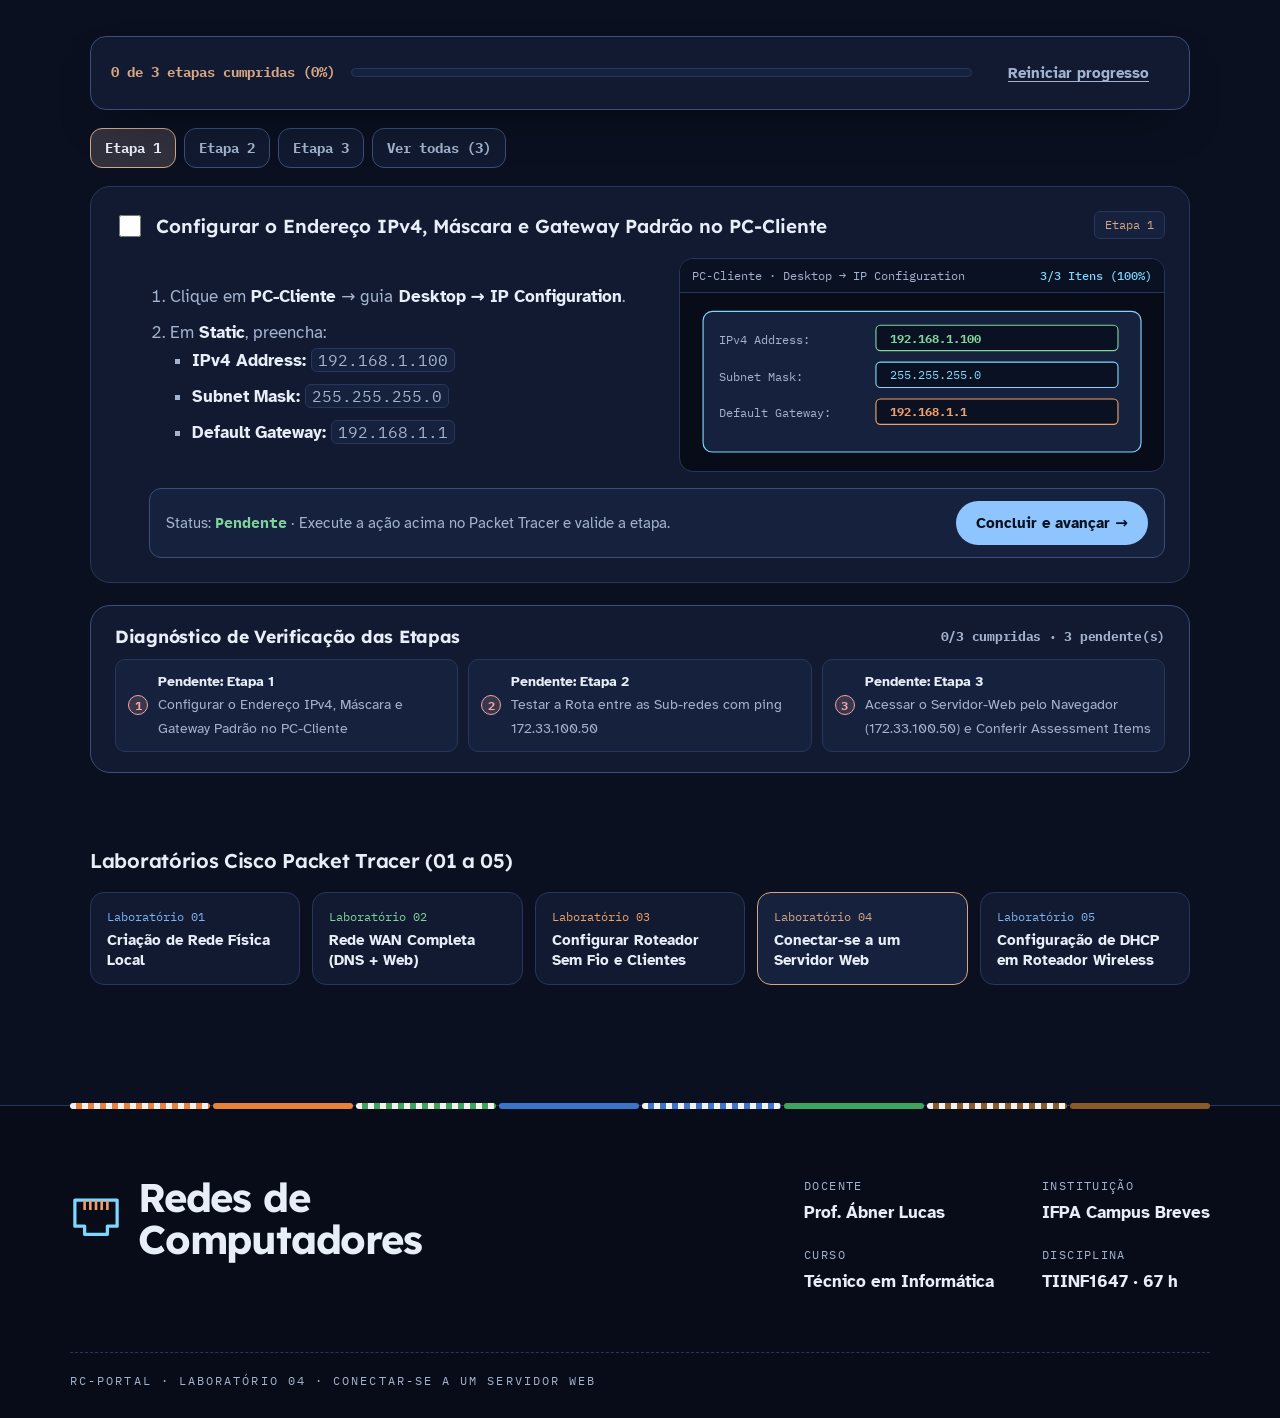
==== commit f180fed0: "Remove todas as mencoes visuais a PKA e pontos (pts) do portal e das 5 paginas de laboratorio" ====
--- a/labs/conectar-servidor-web.html
+++ b/labs/conectar-servidor-web.html
@@ -4,7 +4,7 @@
     <meta charset="UTF-8">
     <meta name="viewport" content="width=device-width, initial-scale=1.0">
     <title>Laboratório 04 · Conectar-se a um Servidor Web · Redes de Computadores</title>
-    <meta name="description" content="Laboratório 04 (.pka) no Cisco Packet Tracer: configuração do PC-Cliente (192.168.1.100), Roteador-Central e conexão HTTP ao Servidor-Web (172.33.100.50).">
+    <meta name="description" content="Laboratório 04 no Cisco Packet Tracer: configuração do PC-Cliente (192.168.1.100), Roteador-Central e conexão HTTP ao Servidor-Web (172.33.100.50).">
     <meta name="theme-color" content="#0a1020">
     <link rel="icon" href="data:image/svg+xml,%3Csvg xmlns='http://www.w3.org/2000/svg' viewBox='0 0 32 32'%3E%3Crect width='32' height='32' rx='7' fill='%231b2230'/%3E%3Cpath d='M8 11h16v11h-4v3h-8v-3H8z' fill='none' stroke='%2384aee0' stroke-width='2.2' stroke-linejoin='round'/%3E%3Cpath d='M12 11v4M15 11v4M18 11v4M21 11v4' stroke='%23e69a64' stroke-width='1.6'/%3E%3C/svg%3E">
     <script>
@@ -72,9 +72,9 @@
                 </div>
 
                 <aside class="cartao-download" aria-label="Download do laboratório Packet Tracer">
-                    <h2>Baixar Laboratório 04 (.PKA)</h2>
-                    <p>Arquivo <code>.pka</code> com dispositivos e anotações traduzidos para o português (<code>PC-Cliente</code>, <code>Roteador-Central</code> e <code>Servidor-Web</code>), 3 páginas de etapas e correção automática.</p>
-                    <div class="arquivo-nome">Laboratorio_04_Conectar_Servidor_Web.pka</div>
+                    <h2>Baixar Laboratório 04</h2>
+                    <p>Arquivo para o Cisco Packet Tracer com dispositivos e anotações traduzidos para o português (<code>PC-Cliente</code>, <code>Roteador-Central</code> e <code>Servidor-Web</code>), 3 etapas guiadas e correção automática.</p>
+                    <div class="arquivo-nome">Laboratorio_04_Conectar_Servidor_Web</div>
                     <div class="botoes">
                         <a class="botao botao-cheio" href="./arquivos/Laboratorio_04_Conectar_Servidor_Web.pka" download>Baixar arquivo</a>
                         <a class="botao botao-linha" href="#roteiro">Iniciar etapas</a>
@@ -152,7 +152,7 @@
                     </thead>
                     <tbody>
                         <tr>
-                            <td><b>PC-Cliente (Você configura · 3 pts)</b></td>
+                            <td><b>PC-Cliente (Você configura)</b></td>
                             <td><code>FastEthernet0</code></td>
                             <td><code>192.168.1.100</code></td>
                             <td><code>255.255.255.0</code></td>
@@ -182,7 +182,7 @@
             <div class="secao-cabeca">
                 <p class="etiqueta"><span class="etiqueta-salto">execução guiada</span><span class="etiqueta-ip">etapa por etapa</span><span class="etiqueta-nome">verificação</span></p>
                 <h2 class="titulo-secao">Avance pelas Etapas do Laboratório 04</h2>
-                <p class="secao-intro">Cada etapa abaixo corresponde a uma das 3 páginas da janela de instruções dentro do arquivo <code>Laboratorio_04_Conectar_Servidor_Web.pka</code>.</p>
+                <p class="secao-intro">Cada etapa abaixo corresponde a uma das 3 páginas da janela de instruções dentro do laboratório no Cisco Packet Tracer.</p>
             </div>
 
             <div class="progresso-barra-env" aria-live="polite">
@@ -219,7 +219,7 @@
                             </ol>
                         </div>
                         <div class="etapa-tela" aria-hidden="true">
-                            <div class="etapa-tela-barra"><span>PC-Cliente · Desktop → IP Configuration</span><b>3/3 Pontos (100%)</b></div>
+                            <div class="etapa-tela-barra"><span>PC-Cliente · Desktop → IP Configuration</span><b>3/3 Itens (100%)</b></div>
                             <svg viewBox="0 0 420 155">
                                 <g font-family="IBM Plex Mono, monospace" font-size="10.5" fill="#e8eef8">
                                     <rect x="20" y="16" width="380" height="122" rx="8" fill="#16213d" stroke="#7fd6ff"/>
@@ -314,23 +314,23 @@
             <h3 class="subtitulo">Laboratórios Cisco Packet Tracer (01 a 05)</h3>
             <nav class="labs-nav-grid" aria-label="Navegação entre os laboratórios">
                 <a class="lab-nav-item" href="./rede-fisica-local.html" data-par="azul">
-                    <small>Laboratório 01 · .PKA</small>
+                    <small>Laboratório 01</small>
                     <b>Criação de Rede Física Local</b>
                 </a>
                 <a class="lab-nav-item" href="./rede-wan-dns-web.html" data-par="verde">
-                    <small>Laboratório 02 · .PKA</small>
+                    <small>Laboratório 02</small>
                     <b>Rede WAN Completa (DNS + Web)</b>
                 </a>
                 <a class="lab-nav-item" href="./roteador-sem-fio.html" data-par="laranja">
-                    <small>Laboratório 03 · .PKA</small>
+                    <small>Laboratório 03</small>
                     <b>Configurar Roteador Sem Fio e Clientes</b>
                 </a>
                 <a class="lab-nav-item" href="./conectar-servidor-web.html" aria-current="page" data-par="marrom">
-                    <small>Laboratório 04 · .PKA</small>
+                    <small>Laboratório 04</small>
                     <b>Conectar-se a um Servidor Web</b>
                 </a>
                 <a class="lab-nav-item" href="./configurar-dhcp-wireless.html" data-par="azul">
-                    <small>Laboratório 05 · .PKA</small>
+                    <small>Laboratório 05</small>
                     <b>Configuração de DHCP em Roteador Wireless</b>
                 </a>
             </nav>
